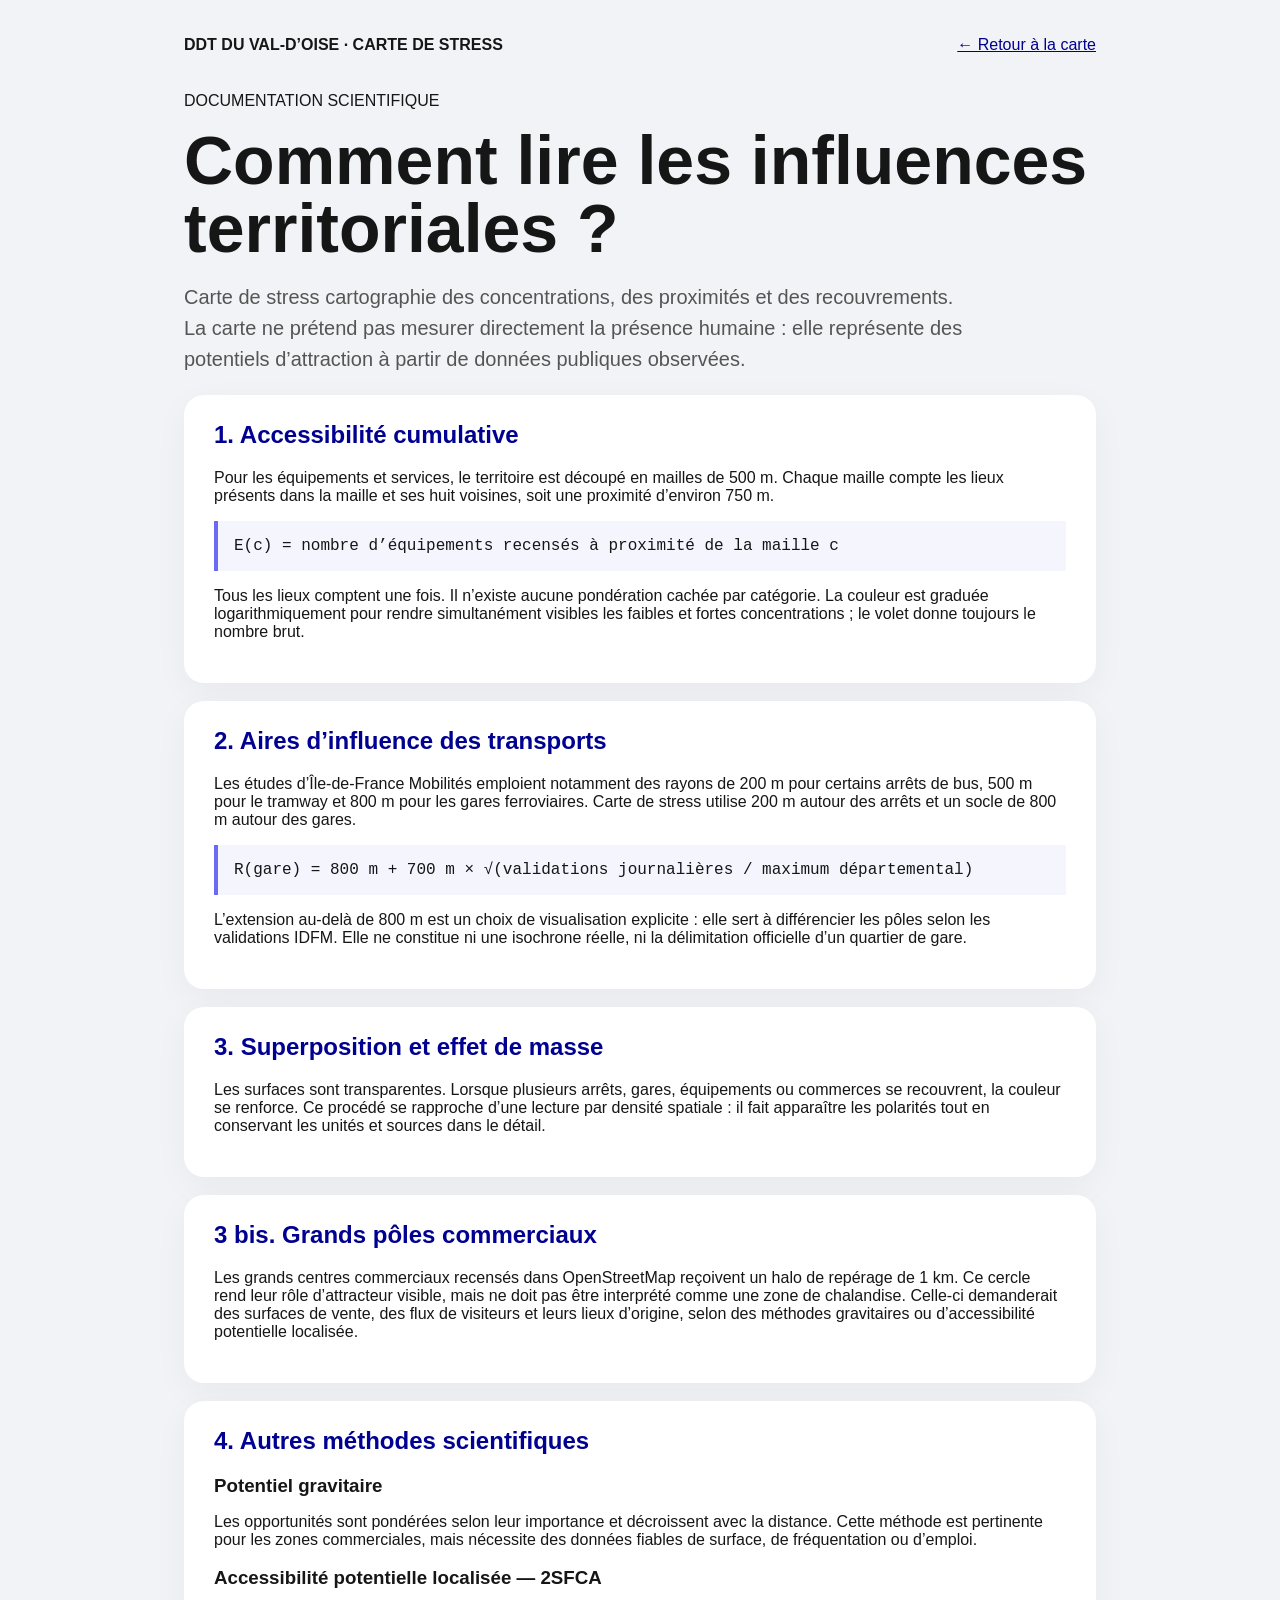
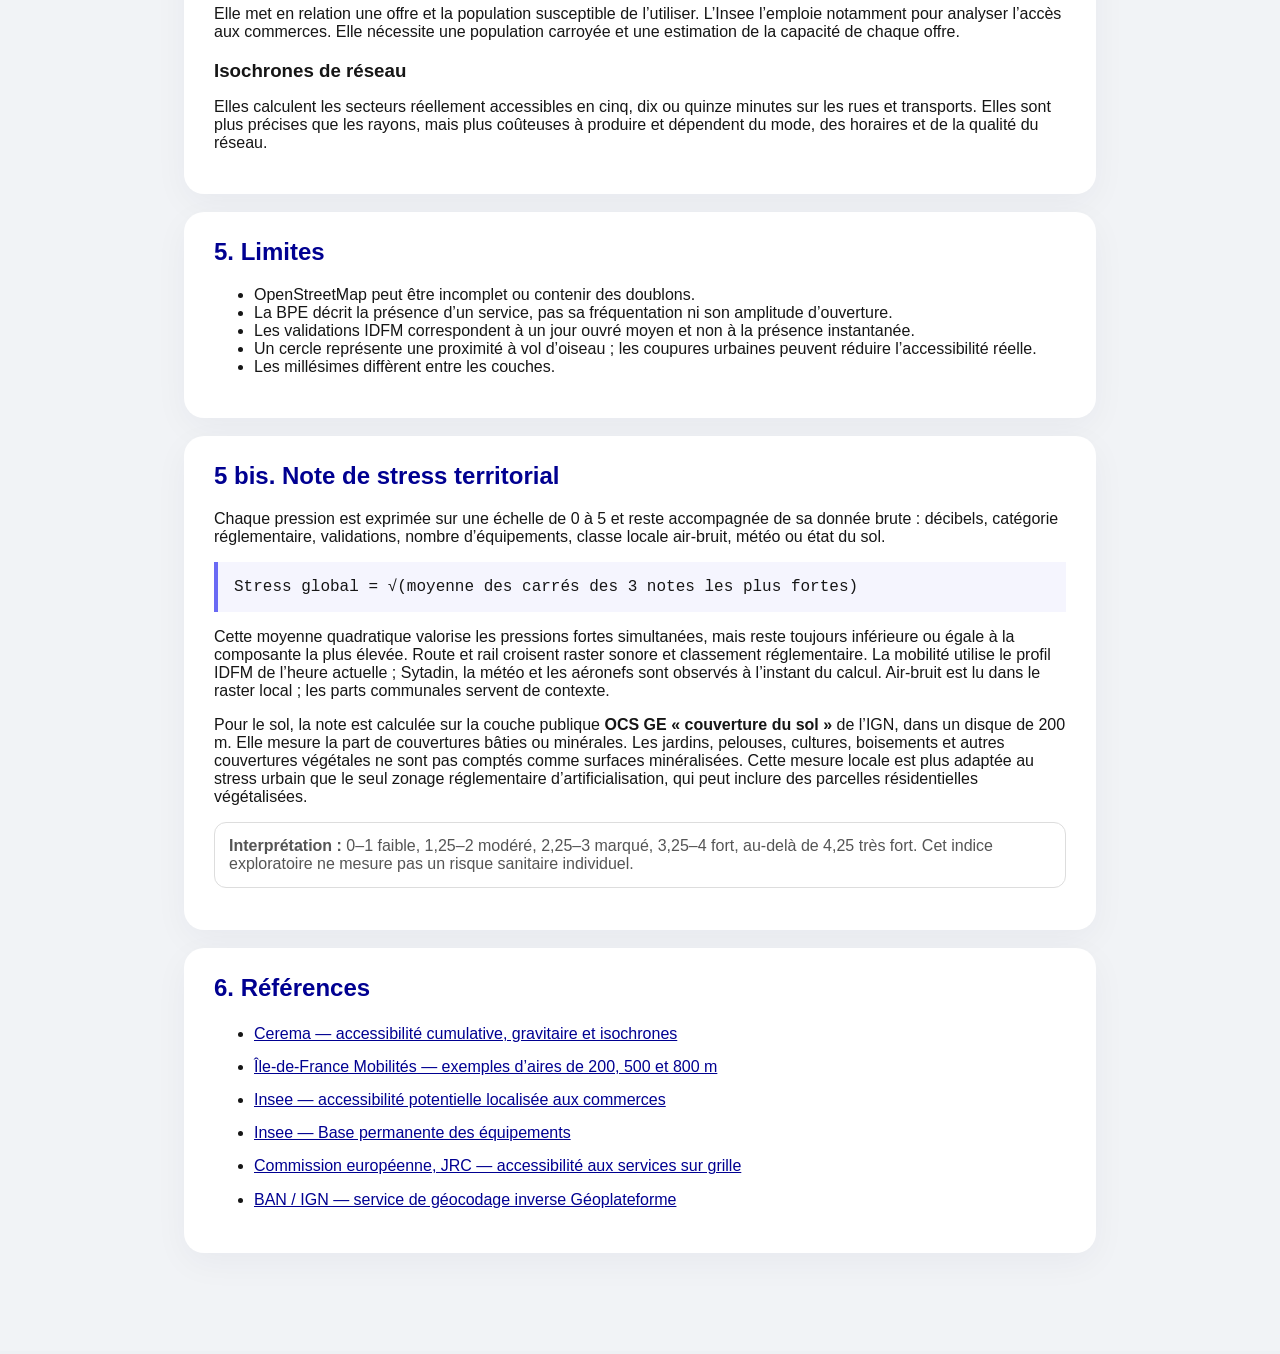
==== methodologie.html @ 12af33b6 "Corrige la mesure locale des sols" ====
<!doctype html>
<html lang="fr" style="height:auto;min-height:100%;overflow:auto"><head><meta charset="utf-8"><meta name="viewport" content="width=device-width,initial-scale=1"><title>Méthodologie · Carte de stress</title><link rel="stylesheet" href="css/style.css?v=10"><link rel="stylesheet" href="css/method-fix.css?v=1"><style>
body{margin:0;background:#f1f3f6;color:#161616;font-family:Marianne,Arial,sans-serif}.method{max-width:960px;margin:auto;padding:36px 24px 80px}.method header{display:flex;justify-content:space-between;align-items:center;margin-bottom:38px}.method a{color:#000091}.method h1{font-size:clamp(38px,6vw,68px);line-height:1;margin:12px 0}.method .lead{font-size:20px;line-height:1.55;color:#555;max-width:780px}.method article{background:#fff;border-radius:20px;padding:26px 30px;margin:18px 0;box-shadow:0 10px 35px #1010480b}.method h2{color:#000091;margin-top:0}.method h3{margin-bottom:6px}.formula{background:#f5f5fe;border-left:4px solid #6a6af4;padding:16px;font-family:ui-monospace,monospace;overflow:auto}.note{border:1px solid #ddd;border-radius:12px;padding:14px;color:#555}.sources li{margin:10px 0;line-height:1.45}@media(max-width:640px){.method{padding:24px 14px}.method article{padding:22px 18px}}
</style></head><body><main class="method"><header><strong>DDT DU VAL-D’OISE · CARTE DE STRESS</strong><a href="./">← Retour à la carte</a></header><p>DOCUMENTATION SCIENTIFIQUE</p><h1>Comment lire les influences territoriales ?</h1><p class="lead">Carte de stress cartographie des concentrations, des proximités et des recouvrements. La carte ne prétend pas mesurer directement la présence humaine : elle représente des potentiels d’attraction à partir de données publiques observées.</p>
<article><h2>1. Accessibilité cumulative</h2><p>Pour les équipements et services, le territoire est découpé en mailles de 500 m. Chaque maille compte les lieux présents dans la maille et ses huit voisines, soit une proximité d’environ 750 m.</p><div class="formula">E(c) = nombre d’équipements recensés à proximité de la maille c</div><p>Tous les lieux comptent une fois. Il n’existe aucune pondération cachée par catégorie. La couleur est graduée logarithmiquement pour rendre simultanément visibles les faibles et fortes concentrations ; le volet donne toujours le nombre brut.</p></article>
<article><h2>2. Aires d’influence des transports</h2><p>Les études d’Île-de-France Mobilités emploient notamment des rayons de 200 m pour certains arrêts de bus, 500 m pour le tramway et 800 m pour les gares ferroviaires. Carte de stress utilise 200 m autour des arrêts et un socle de 800 m autour des gares.</p><div class="formula">R(gare) = 800 m + 700 m × √(validations journalières / maximum départemental)</div><p>L’extension au-delà de 800 m est un choix de visualisation explicite : elle sert à différencier les pôles selon les validations IDFM. Elle ne constitue ni une isochrone réelle, ni la délimitation officielle d’un quartier de gare.</p></article>
<article><h2>3. Superposition et effet de masse</h2><p>Les surfaces sont transparentes. Lorsque plusieurs arrêts, gares, équipements ou commerces se recouvrent, la couleur se renforce. Ce procédé se rapproche d’une lecture par densité spatiale : il fait apparaître les polarités tout en conservant les unités et sources dans le détail.</p></article>
<article><h2>3 bis. Grands pôles commerciaux</h2><p>Les grands centres commerciaux recensés dans OpenStreetMap reçoivent un halo de repérage de 1 km. Ce cercle rend leur rôle d’attracteur visible, mais ne doit pas être interprété comme une zone de chalandise. Celle-ci demanderait des surfaces de vente, des flux de visiteurs et leurs lieux d’origine, selon des méthodes gravitaires ou d’accessibilité potentielle localisée.</p></article>
<article><h2>4. Autres méthodes scientifiques</h2><h3>Potentiel gravitaire</h3><p>Les opportunités sont pondérées selon leur importance et décroissent avec la distance. Cette méthode est pertinente pour les zones commerciales, mais nécessite des données fiables de surface, de fréquentation ou d’emploi.</p><h3>Accessibilité potentielle localisée — 2SFCA</h3><p>Elle met en relation une offre et la population susceptible de l’utiliser. L’Insee l’emploie notamment pour analyser l’accès aux commerces. Elle nécessite une population carroyée et une estimation de la capacité de chaque offre.</p><h3>Isochrones de réseau</h3><p>Elles calculent les secteurs réellement accessibles en cinq, dix ou quinze minutes sur les rues et transports. Elles sont plus précises que les rayons, mais plus coûteuses à produire et dépendent du mode, des horaires et de la qualité du réseau.</p></article>
<article><h2>5. Limites</h2><ul><li>OpenStreetMap peut être incomplet ou contenir des doublons.</li><li>La BPE décrit la présence d’un service, pas sa fréquentation ni son amplitude d’ouverture.</li><li>Les validations IDFM correspondent à un jour ouvré moyen et non à la présence instantanée.</li><li>Un cercle représente une proximité à vol d’oiseau ; les coupures urbaines peuvent réduire l’accessibilité réelle.</li><li>Les millésimes diffèrent entre les couches.</li></ul></article>
<article><h2>5 bis. Note de stress territorial</h2><p>Chaque pression est exprimée sur une échelle de 0 à 5 et reste accompagnée de sa donnée brute : décibels, catégorie réglementaire, validations, nombre d’équipements, classe locale air-bruit, météo ou état du sol.</p><div class="formula">Stress global = √(moyenne des carrés des 3 notes les plus fortes)</div><p>Cette moyenne quadratique valorise les pressions fortes simultanées, mais reste toujours inférieure ou égale à la composante la plus élevée. Route et rail croisent raster sonore et classement réglementaire. La mobilité utilise le profil IDFM de l’heure actuelle ; Sytadin, la météo et les aéronefs sont observés à l’instant du calcul. Air-bruit est lu dans le raster local ; les parts communales servent de contexte.</p><p>Pour le sol, la note est calculée sur la couche publique <strong>OCS GE « couverture du sol »</strong> de l’IGN, dans un disque de 200 m. Elle mesure la part de couvertures bâties ou minérales. Les jardins, pelouses, cultures, boisements et autres couvertures végétales ne sont pas comptés comme surfaces minéralisées. Cette mesure locale est plus adaptée au stress urbain que le seul zonage réglementaire d’artificialisation, qui peut inclure des parcelles résidentielles végétalisées.</p><p class="note"><strong>Interprétation :</strong> 0–1 faible, 1,25–2 modéré, 2,25–3 marqué, 3,25–4 fort, au-delà de 4,25 très fort. Cet indice exploratoire ne mesure pas un risque sanitaire individuel.</p></article>
<article class="sources"><h2>6. Références</h2><ul><li><a href="https://capamob.cerema.fr/territoire/accessibilite-du-territoire">Cerema — accessibilité cumulative, gravitaire et isochrones</a></li><li><a href="https://www.iledefrance-mobilites.fr/medias/portail-idfm-projets/c343f959-cc5d-44c6-b5f6-a499f7fe2b69_G4.pdf">Île-de-France Mobilités — exemples d’aires de 200, 500 et 800 m</a></li><li><a href="https://www.insee.fr/fr/statistiques/4986837">Insee — accessibilité potentielle localisée aux commerces</a></li><li><a href="https://www.insee.fr/fr/metadonnees/source/serie/s1161">Insee — Base permanente des équipements</a></li><li><a href="https://publications.jrc.ec.europa.eu/repository/bitstream/JRC124457/JRC124457_01.pdf">Commission européenne, JRC — accessibilité aux services sur grille</a></li><li><a href="https://adresse.data.gouv.fr/outils/api-doc/adresse">BAN / IGN — service de géocodage inverse Géoplateforme</a></li></ul></article>
</main><script>document.title="Méthodologie · Carte de stress";document.body.innerHTML=document.body.innerHTML.replaceAll("Carte de stress","Carte de stress").replaceAll("CARTE DE STRESS","CARTE DE STRESS")</script></body></html>
---- css/style.css ----
@font-face{font-family:Marianne;src:url(https://ddt95.github.io/atlas-territorial-95/fonts/Marianne-Regular.woff2)}@font-face{font-family:Marianne;src:url(https://ddt95.github.io/atlas-territorial-95/fonts/Marianne-Bold.woff2);font-weight:700}:root{--ink:#17202b;--muted:#637083;--line:#dfe5eb;--blue:#000091;--navy:#070047;--cyan:#00a7b5;--orange:#e56b2f}*{box-sizing:border-box}html,body{margin:0;height:100%;overflow:hidden;font-family:Marianne,Arial,sans-serif;color:var(--ink);background:#eef1f4}.topbar{height:102px;margin:10px 10px 0;padding:11px 18px;display:flex;align-items:center;gap:20px;background:#fff;border:1px solid var(--line);border-radius:18px;box-shadow:0 5px 24px #17202b10;position:relative;z-index:1001}.brand-logo-link{padding-right:18px;border-right:1px solid var(--line)}.brand-logo{width:118px;height:72px;object-fit:contain}.title-block{flex:1}.eyebrow,.detail-tag{color:var(--blue);font-size:10px;font-weight:800;letter-spacing:.1em}.title-block h1{margin:5px 0 3px;font-size:25px}.title-block p{margin:0;color:var(--muted);font-size:12px}.livebox{display:flex;align-items:center;gap:12px;padding:12px 16px;background:#f3f6ff;border:1px solid #dbe2ff;border-radius:14px;text-align:left}.livebox strong,.livebox small{display:block}.livebox small{margin-top:3px;color:var(--muted);font-size:9px}.fresh-dot,.pulse{display:inline-block;width:9px;height:9px;border-radius:50%;background:#2d9d68;box-shadow:0 0 0 4px #d9f1e5}.workspace{display:grid;grid-template-columns:350px minmax(0,1fr);gap:10px;height:calc(100vh - 122px);padding:10px}.sidebar{height:100%;overflow-y:auto;background:#fff;border:1px solid var(--line);border-radius:18px;box-shadow:0 5px 24px #17202b12;z-index:800}.sidebar-intro{padding:18px 18px 8px}.sidebar-intro h2{margin:7px 0;font-size:21px}.sidebar-intro p{margin:0;color:var(--muted);font-size:11px;line-height:1.45}.search-box{display:block;padding:0 18px}.search-box>span,.layer-group>span{display:block;margin:12px 0 7px;color:var(--blue);font-size:9px;font-weight:800;letter-spacing:.08em}.search-box div{display:flex}.search-box input{min-width:0;flex:1;padding:10px;border:1px solid #ccd5df;border-radius:10px 0 0 10px}.search-box button{width:42px;border:0;border-radius:0 10px 10px 0;background:var(--navy);color:#fff;font-size:18px}.search-results{margin:0 18px;max-height:180px;overflow:auto;border:1px solid var(--line)}.search-results button{display:block;width:100%;padding:8px;border:0;background:#fff;text-align:left}.quick-actions{display:grid;grid-template-columns:1fr 1fr 1fr;gap:6px;padding:0 18px;margin:9px 0 12px}.quick-actions button,.sources-inline{padding:9px 4px;border:1px solid #ccd5df;border-radius:10px;background:#fff;color:var(--blue);font-size:9px}.quick-actions button:last-child{background:var(--blue);color:#fff}.layer-group{padding:2px 14px 12px;border-top:1px solid var(--line)}.layer-group>span{margin-left:6px}.layer-cards{display:grid;gap:7px}.layer-card,.direct-card{display:grid;grid-template-columns:34px minmax(0,1fr) 38px;gap:10px;align-items:center;width:100%;padding:10px 12px;border:1px solid #e0e6eb;border-radius:14px;background:#fff;text-align:left;color:var(--ink);text-decoration:none}.layer-card.active{background:#f5f7f8;border-color:var(--blue)}.layer-card b,.layer-card small,.direct-card b,.direct-card small{display:block}.layer-card b,.direct-card b{font-size:11.5px}.layer-card small,.direct-card small{margin-top:2px;color:var(--muted);font-size:9px;line-height:1.25}.layer-swatch{width:26px;height:26px;border-radius:8px}.layer-switch{position:relative;width:34px;height:20px;border-radius:99px;background:#c4d0d8}.layer-switch:after{content:"";position:absolute;left:3px;top:3px;width:14px;height:14px;border-radius:50%;background:#fff}.active .layer-switch{background:var(--blue)}.active .layer-switch:after{transform:translateX(14px)}.direct-card{grid-template-columns:34px 1fr;background:#f8fafb}.live-pulse{width:13px;height:13px;margin-left:7px;border-radius:50%;background:#2e9d68;box-shadow:0 0 0 5px #d9f1e5}.air-dot{background:#7356a8;box-shadow:0 0 0 5px #e8e0f5}.noise-road{background:linear-gradient(135deg,#57abd2,#ffe05b,#ab202f)}.road{background:linear-gradient(135deg,#ffe1d6,#c2473e)}.noise-rail{background:linear-gradient(135deg,#d9caf3,#70449b)}.rail{background:repeating-linear-gradient(135deg,#65448f 0 4px,#fff 4px 7px)}.plane{background:#365b83}.air{background:linear-gradient(135deg,#edf0f4,#9d597f,#612a4c)}.commune{border:2px solid #263b57;background:#fff}.sources-inline{margin:4px 14px;width:calc(100% - 28%)}.sidebar-footer{display:flex;align-items:center;gap:12px;margin:14px;padding:14px 0;border-top:1px solid var(--line)}.sidebar-footer strong,.sidebar-footer small{display:block;font-size:9px}.sidebar-footer small{color:var(--muted)}.map-shell{position:relative;overflow:hidden;border:1px solid var(--line);border-radius:18px;box-shadow:0 5px 24px #17202b12}.map-shell,#map{height:100%}.noise-legend{position:absolute;right:18px;top:18px;z-index:500;width:235px;padding:13px 15px;border:1px solid #fff;border-radius:14px;background:#fffffff2;box-shadow:0 8px 30px #0f172a20}.noise-legend strong{display:block;margin-bottom:8px;color:var(--blue);font-size:11px}.noise-legend span{display:flex;align-items:center;gap:8px;margin-top:6px;color:#49566a;font-size:9.5px}.noise-legend i{display:inline-block;width:28px}.road-line{height:4px;background:#c2473e}.rail-line{height:4px;background:repeating-linear-gradient(90deg,#65448f 0 7px,transparent 7px 10px)}.plane-dot{width:10px!important;height:10px;border-radius:50%;background:#365b83}.noise-ramp,.air-ramp{height:8px;border-radius:99px;background:linear-gradient(90deg,#57abd2,#ffe05b,#ab202f)}.air-ramp{background:linear-gradient(90deg,#edf0f4,#9d597f,#612a4c)}.map-note{position:absolute;left:18px;bottom:18px;z-index:500;display:flex;align-items:center;gap:9px;padding:10px 14px;border-radius:12px;background:#fff;box-shadow:0 8px 30px #0f172a20;font-size:10px}.detail-panel{position:absolute;right:10px;top:122px;z-index:900;width:370px;height:calc(100vh - 132px);padding:28px;overflow:auto;background:#fff;border-radius:18px;box-shadow:-8px 0 30px #18202b22;transform:translateX(110%);transition:.25s}.detail-panel.open{transform:none}.close-btn,.dialog-close{position:absolute;right:14px;top:12px;border:0;background:transparent;font-size:25px}.detail-panel h2{font-size:24px}.profile-link{display:block;margin-top:18px;padding:11px;border-radius:10px;background:var(--blue);color:#fff;text-align:center;text-decoration:none}.kpi-grid{display:grid;grid-template-columns:1fr 1fr;gap:10px}.kpi-tile{padding:11px;border-top:3px solid var(--cyan);border-radius:7px;background:#f6f9fa}.kpi-tile.warn{border-top-color:var(--orange)}.kpi-tile small,.kpi-tile em{display:block;color:var(--muted);font-size:9px;font-style:normal}.kpi-tile strong{display:block;margin-top:5px;color:var(--blue);font-size:18px}.flag-note{padding:10px;border:1px solid #ffe3a3;border-radius:10px;background:#fff6e6;font-size:10px;line-height:1.45}.plane-marker{display:grid;place-items:center;width:24px;height:24px;border-radius:50%;background:#fff;color:#365b83;font-size:17px;box-shadow:0 2px 8px #0003}.dialog{position:relative;width:min(760px,calc(100% - 30px));max-height:calc(100% - 40px);padding:0;border:0;border-radius:16px;box-shadow:0 20px 80px #0005}.dialog::backdrop{background:#17202b99}.dialog-header,.dialog-body{padding:28px}.dialog-header{background:#f3f6ff}.dialog-body{line-height:1.55;color:#3d4857}.source-cards{display:grid;grid-template-columns:1fr 1fr;gap:12px}.source-cards>div{padding:15px;background:#f5f6f8;border-radius:10px}.synthesis-dialog{width:min(1180px,calc(100% - 56px));padding:30px;background:#f7f8fa}.synthesis-dashboard{display:grid;grid-template-columns:repeat(12,minmax(0,1fr));gap:12px}.synthesis-dashboard-head,.synthesis-dashboard-kpis{grid-column:1/-1}.synthesis-dashboard-kpis{display:grid;grid-template-columns:repeat(5,1fr);gap:10px}.synthesis-viz{grid-column:span 4;padding:18px;border:1px solid var(--line);border-radius:12px;background:#fff}.synthesis-insights{grid-column:span 4;padding:20px;border-left:5px solid var(--blue);border-radius:12px;background:#eef3ff}.synthesis-insights p{font-size:10px;line-height:1.45}.synthesis-bar-row{margin-top:13px}.synthesis-bar-row>div:first-child{display:flex;justify-content:space-between;font-size:10px}.synthesis-bar-track{height:9px;margin-top:6px;border-radius:99px;background:#edf1f5;overflow:hidden}.synthesis-bar-track i{display:block;width:var(--bar-width);height:100%;background:var(--bar-color)}.mobile-layers{display:none}@media(max-width:780px){.topbar{height:92px;margin:6px}.brand-logo{width:80px}.title-block h1{font-size:17px}.title-block p,.title-block .eyebrow,.livebox{display:none}.workspace{display:block;height:calc(100vh - 104px);padding:6px}.sidebar{position:absolute;z-index:1000;width:min(350px,90vw);height:calc(100vh - 104px);transform:translateX(-110%);transition:.25s}.sidebar.open{transform:none}.mobile-layers{display:block}.detail-panel{top:104px;right:6px;height:calc(100vh - 110px);width:min(370px,95vw)}.synthesis-dashboard-kpis{grid-template-columns:1fr 1fr}.synthesis-viz,.synthesis-insights{grid-column:1/-1}}
---- css/method-fix.css ----
html,body{height:auto!important;min-height:100%!important;overflow:auto!important}
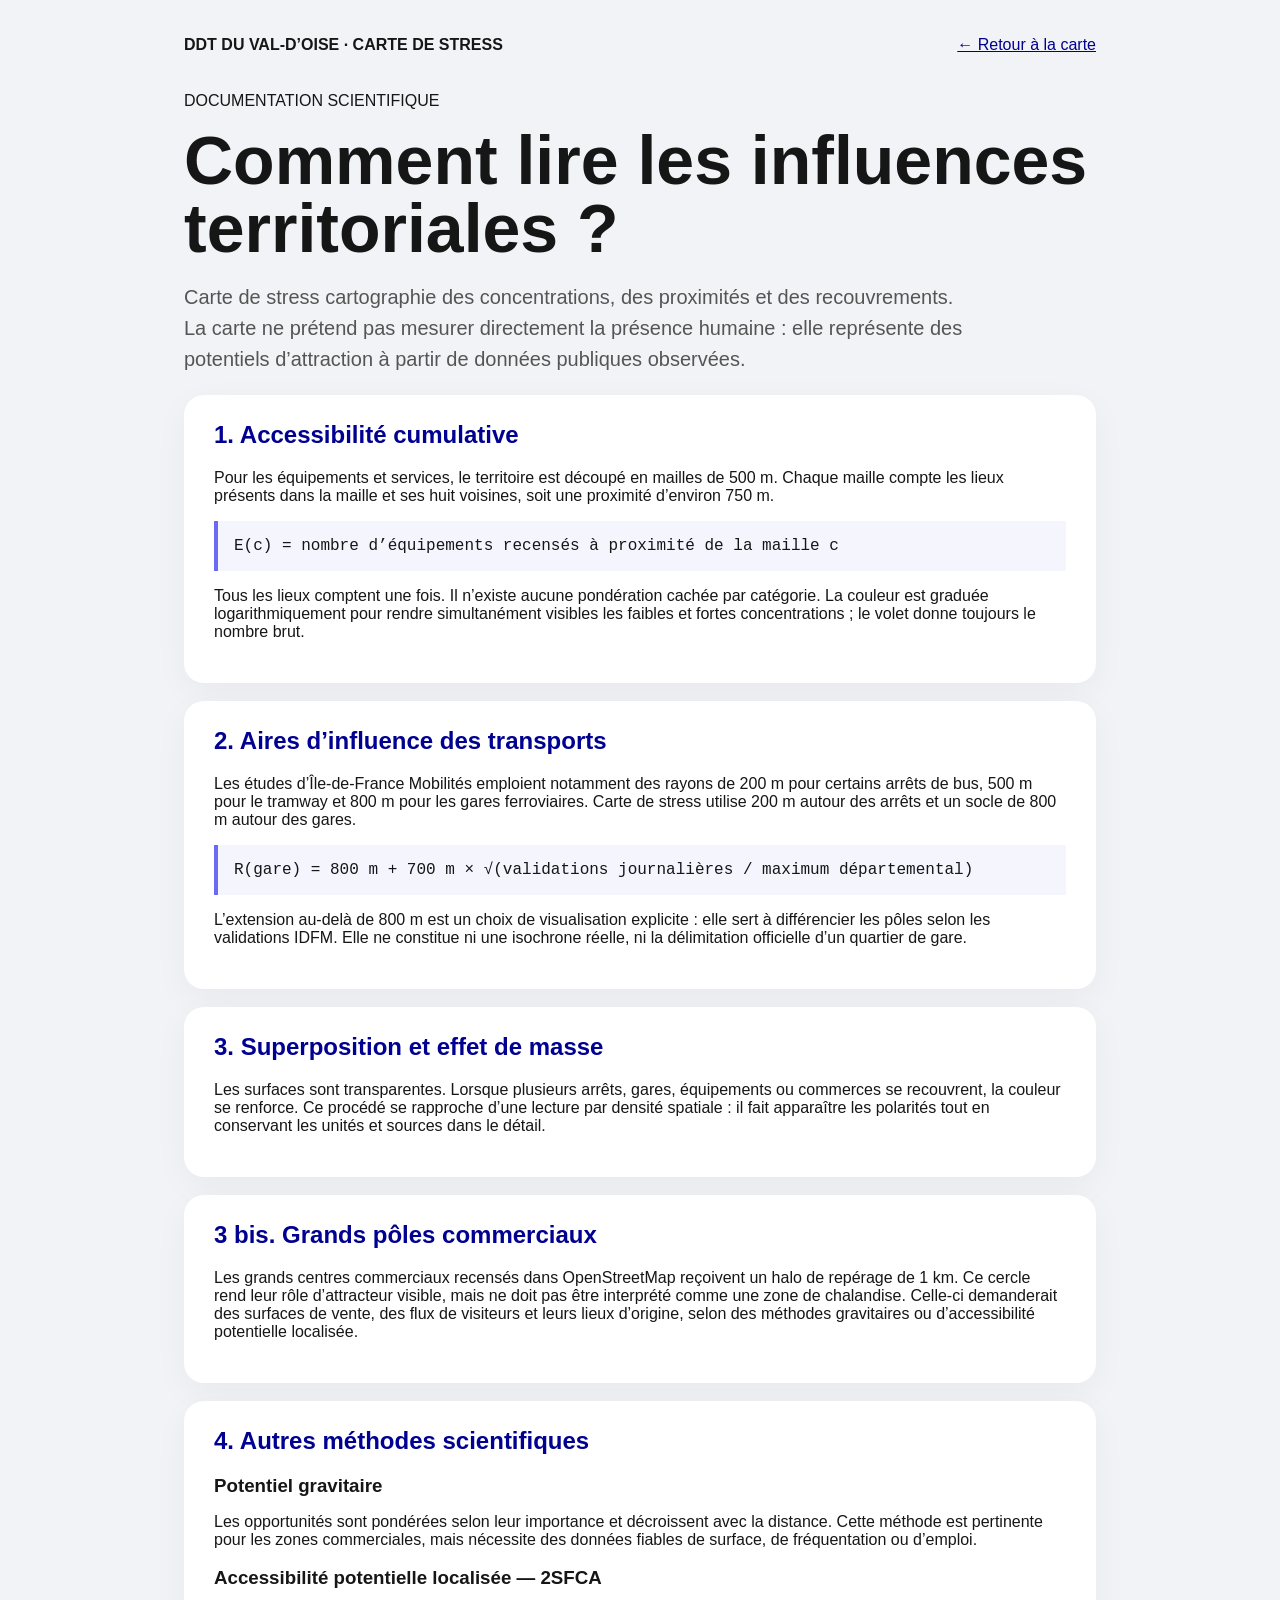
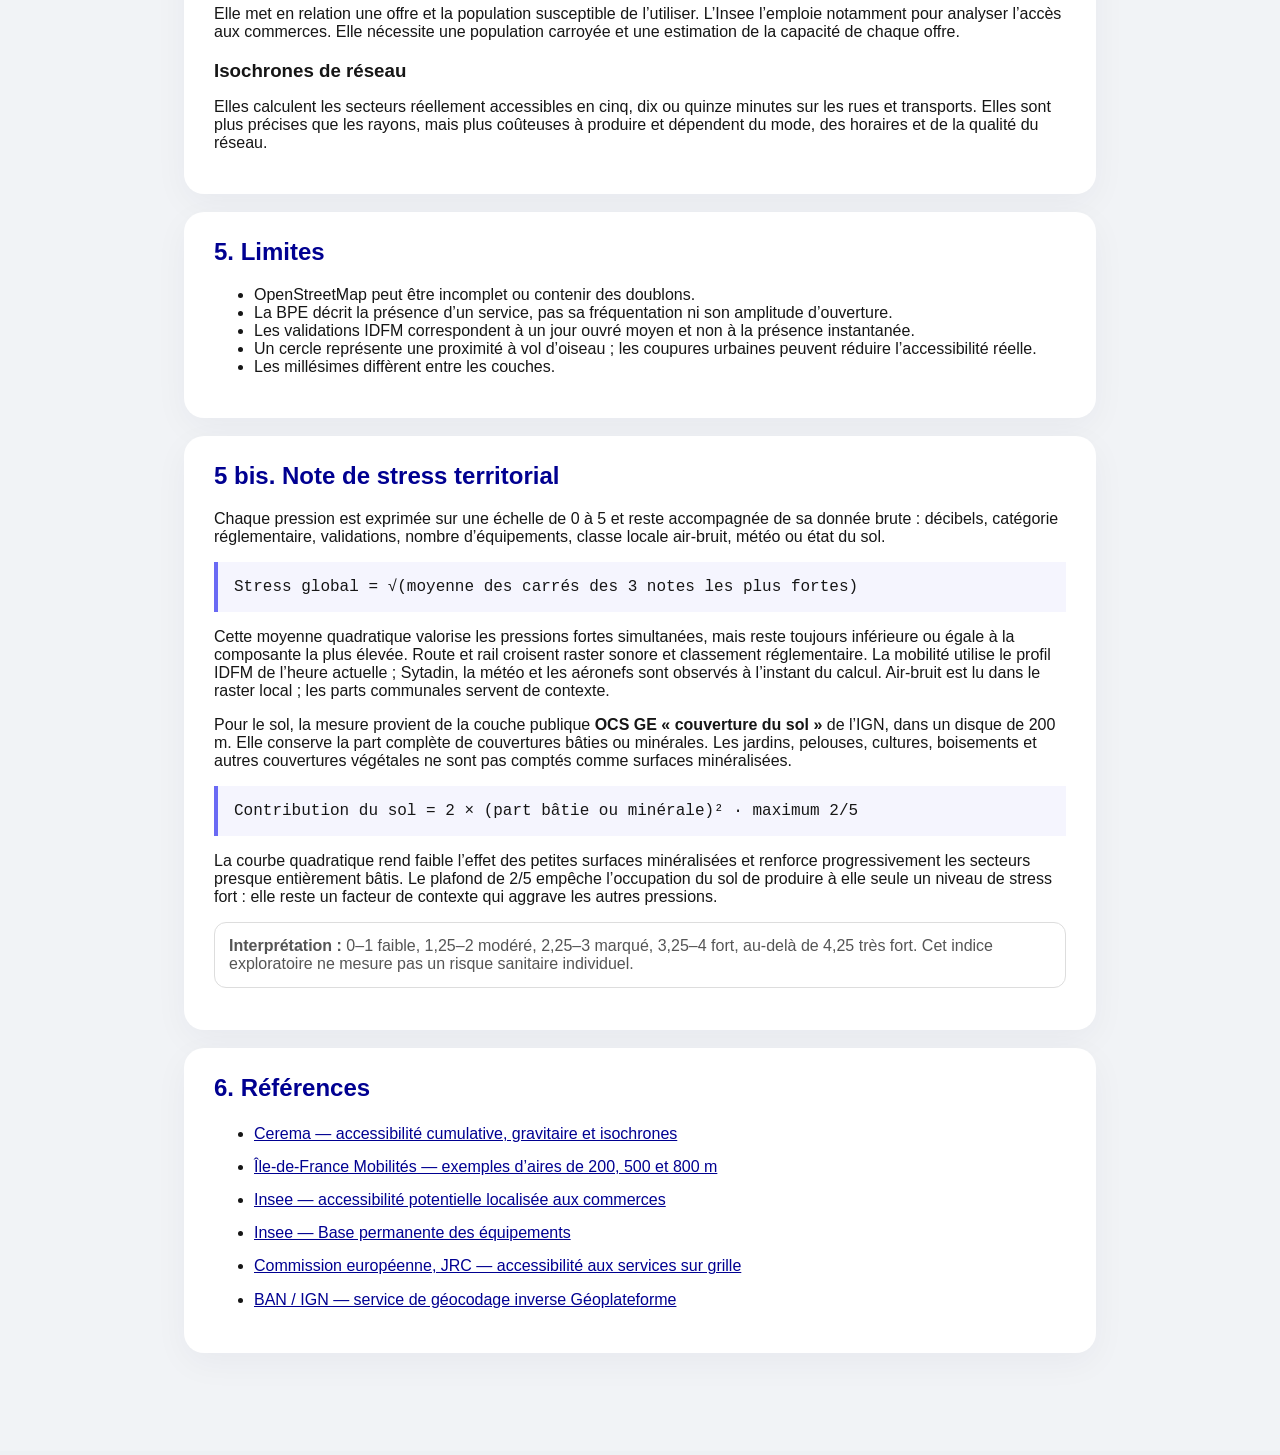
==== commit 7a38c416: "Pondere la contribution des sols" ====
--- a/methodologie.html
+++ b/methodologie.html
@@ -8,6 +8,6 @@
 <article><h2>3 bis. Grands pôles commerciaux</h2><p>Les grands centres commerciaux recensés dans OpenStreetMap reçoivent un halo de repérage de 1 km. Ce cercle rend leur rôle d’attracteur visible, mais ne doit pas être interprété comme une zone de chalandise. Celle-ci demanderait des surfaces de vente, des flux de visiteurs et leurs lieux d’origine, selon des méthodes gravitaires ou d’accessibilité potentielle localisée.</p></article>
 <article><h2>4. Autres méthodes scientifiques</h2><h3>Potentiel gravitaire</h3><p>Les opportunités sont pondérées selon leur importance et décroissent avec la distance. Cette méthode est pertinente pour les zones commerciales, mais nécessite des données fiables de surface, de fréquentation ou d’emploi.</p><h3>Accessibilité potentielle localisée — 2SFCA</h3><p>Elle met en relation une offre et la population susceptible de l’utiliser. L’Insee l’emploie notamment pour analyser l’accès aux commerces. Elle nécessite une population carroyée et une estimation de la capacité de chaque offre.</p><h3>Isochrones de réseau</h3><p>Elles calculent les secteurs réellement accessibles en cinq, dix ou quinze minutes sur les rues et transports. Elles sont plus précises que les rayons, mais plus coûteuses à produire et dépendent du mode, des horaires et de la qualité du réseau.</p></article>
 <article><h2>5. Limites</h2><ul><li>OpenStreetMap peut être incomplet ou contenir des doublons.</li><li>La BPE décrit la présence d’un service, pas sa fréquentation ni son amplitude d’ouverture.</li><li>Les validations IDFM correspondent à un jour ouvré moyen et non à la présence instantanée.</li><li>Un cercle représente une proximité à vol d’oiseau ; les coupures urbaines peuvent réduire l’accessibilité réelle.</li><li>Les millésimes diffèrent entre les couches.</li></ul></article>
-<article><h2>5 bis. Note de stress territorial</h2><p>Chaque pression est exprimée sur une échelle de 0 à 5 et reste accompagnée de sa donnée brute : décibels, catégorie réglementaire, validations, nombre d’équipements, classe locale air-bruit, météo ou état du sol.</p><div class="formula">Stress global = √(moyenne des carrés des 3 notes les plus fortes)</div><p>Cette moyenne quadratique valorise les pressions fortes simultanées, mais reste toujours inférieure ou égale à la composante la plus élevée. Route et rail croisent raster sonore et classement réglementaire. La mobilité utilise le profil IDFM de l’heure actuelle ; Sytadin, la météo et les aéronefs sont observés à l’instant du calcul. Air-bruit est lu dans le raster local ; les parts communales servent de contexte.</p><p>Pour le sol, la note est calculée sur la couche publique <strong>OCS GE « couverture du sol »</strong> de l’IGN, dans un disque de 200 m. Elle mesure la part de couvertures bâties ou minérales. Les jardins, pelouses, cultures, boisements et autres couvertures végétales ne sont pas comptés comme surfaces minéralisées. Cette mesure locale est plus adaptée au stress urbain que le seul zonage réglementaire d’artificialisation, qui peut inclure des parcelles résidentielles végétalisées.</p><p class="note"><strong>Interprétation :</strong> 0–1 faible, 1,25–2 modéré, 2,25–3 marqué, 3,25–4 fort, au-delà de 4,25 très fort. Cet indice exploratoire ne mesure pas un risque sanitaire individuel.</p></article>
+<article><h2>5 bis. Note de stress territorial</h2><p>Chaque pression est exprimée sur une échelle de 0 à 5 et reste accompagnée de sa donnée brute : décibels, catégorie réglementaire, validations, nombre d’équipements, classe locale air-bruit, météo ou état du sol.</p><div class="formula">Stress global = √(moyenne des carrés des 3 notes les plus fortes)</div><p>Cette moyenne quadratique valorise les pressions fortes simultanées, mais reste toujours inférieure ou égale à la composante la plus élevée. Route et rail croisent raster sonore et classement réglementaire. La mobilité utilise le profil IDFM de l’heure actuelle ; Sytadin, la météo et les aéronefs sont observés à l’instant du calcul. Air-bruit est lu dans le raster local ; les parts communales servent de contexte.</p><p>Pour le sol, la mesure provient de la couche publique <strong>OCS GE « couverture du sol »</strong> de l’IGN, dans un disque de 200 m. Elle conserve la part complète de couvertures bâties ou minérales. Les jardins, pelouses, cultures, boisements et autres couvertures végétales ne sont pas comptés comme surfaces minéralisées.</p><div class="formula">Contribution du sol = 2 × (part bâtie ou minérale)² · maximum 2/5</div><p>La courbe quadratique rend faible l’effet des petites surfaces minéralisées et renforce progressivement les secteurs presque entièrement bâtis. Le plafond de 2/5 empêche l’occupation du sol de produire à elle seule un niveau de stress fort : elle reste un facteur de contexte qui aggrave les autres pressions.</p><p class="note"><strong>Interprétation :</strong> 0–1 faible, 1,25–2 modéré, 2,25–3 marqué, 3,25–4 fort, au-delà de 4,25 très fort. Cet indice exploratoire ne mesure pas un risque sanitaire individuel.</p></article>
 <article class="sources"><h2>6. Références</h2><ul><li><a href="https://capamob.cerema.fr/territoire/accessibilite-du-territoire">Cerema — accessibilité cumulative, gravitaire et isochrones</a></li><li><a href="https://www.iledefrance-mobilites.fr/medias/portail-idfm-projets/c343f959-cc5d-44c6-b5f6-a499f7fe2b69_G4.pdf">Île-de-France Mobilités — exemples d’aires de 200, 500 et 800 m</a></li><li><a href="https://www.insee.fr/fr/statistiques/4986837">Insee — accessibilité potentielle localisée aux commerces</a></li><li><a href="https://www.insee.fr/fr/metadonnees/source/serie/s1161">Insee — Base permanente des équipements</a></li><li><a href="https://publications.jrc.ec.europa.eu/repository/bitstream/JRC124457/JRC124457_01.pdf">Commission européenne, JRC — accessibilité aux services sur grille</a></li><li><a href="https://adresse.data.gouv.fr/outils/api-doc/adresse">BAN / IGN — service de géocodage inverse Géoplateforme</a></li></ul></article>
 </main><script>document.title="Méthodologie · Carte de stress";document.body.innerHTML=document.body.innerHTML.replaceAll("Carte de stress","Carte de stress").replaceAll("CARTE DE STRESS","CARTE DE STRESS")</script></body></html>
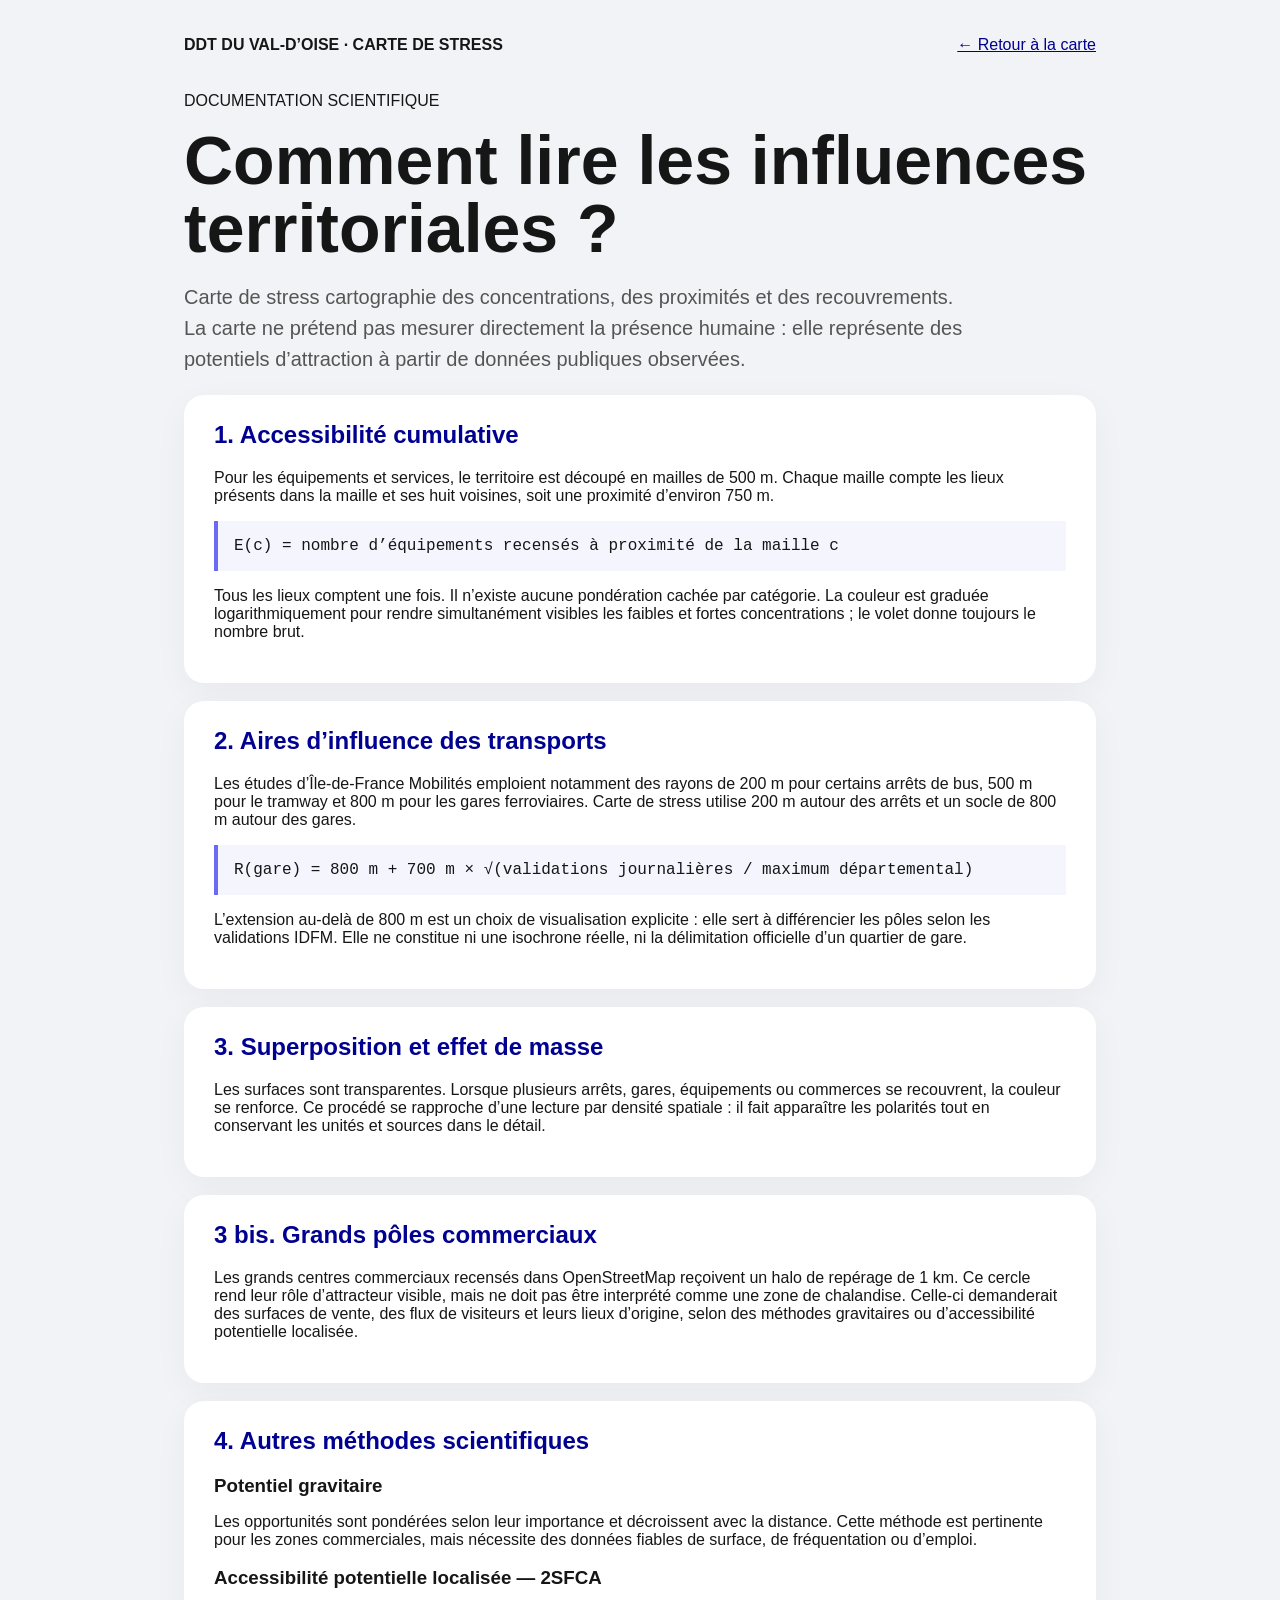
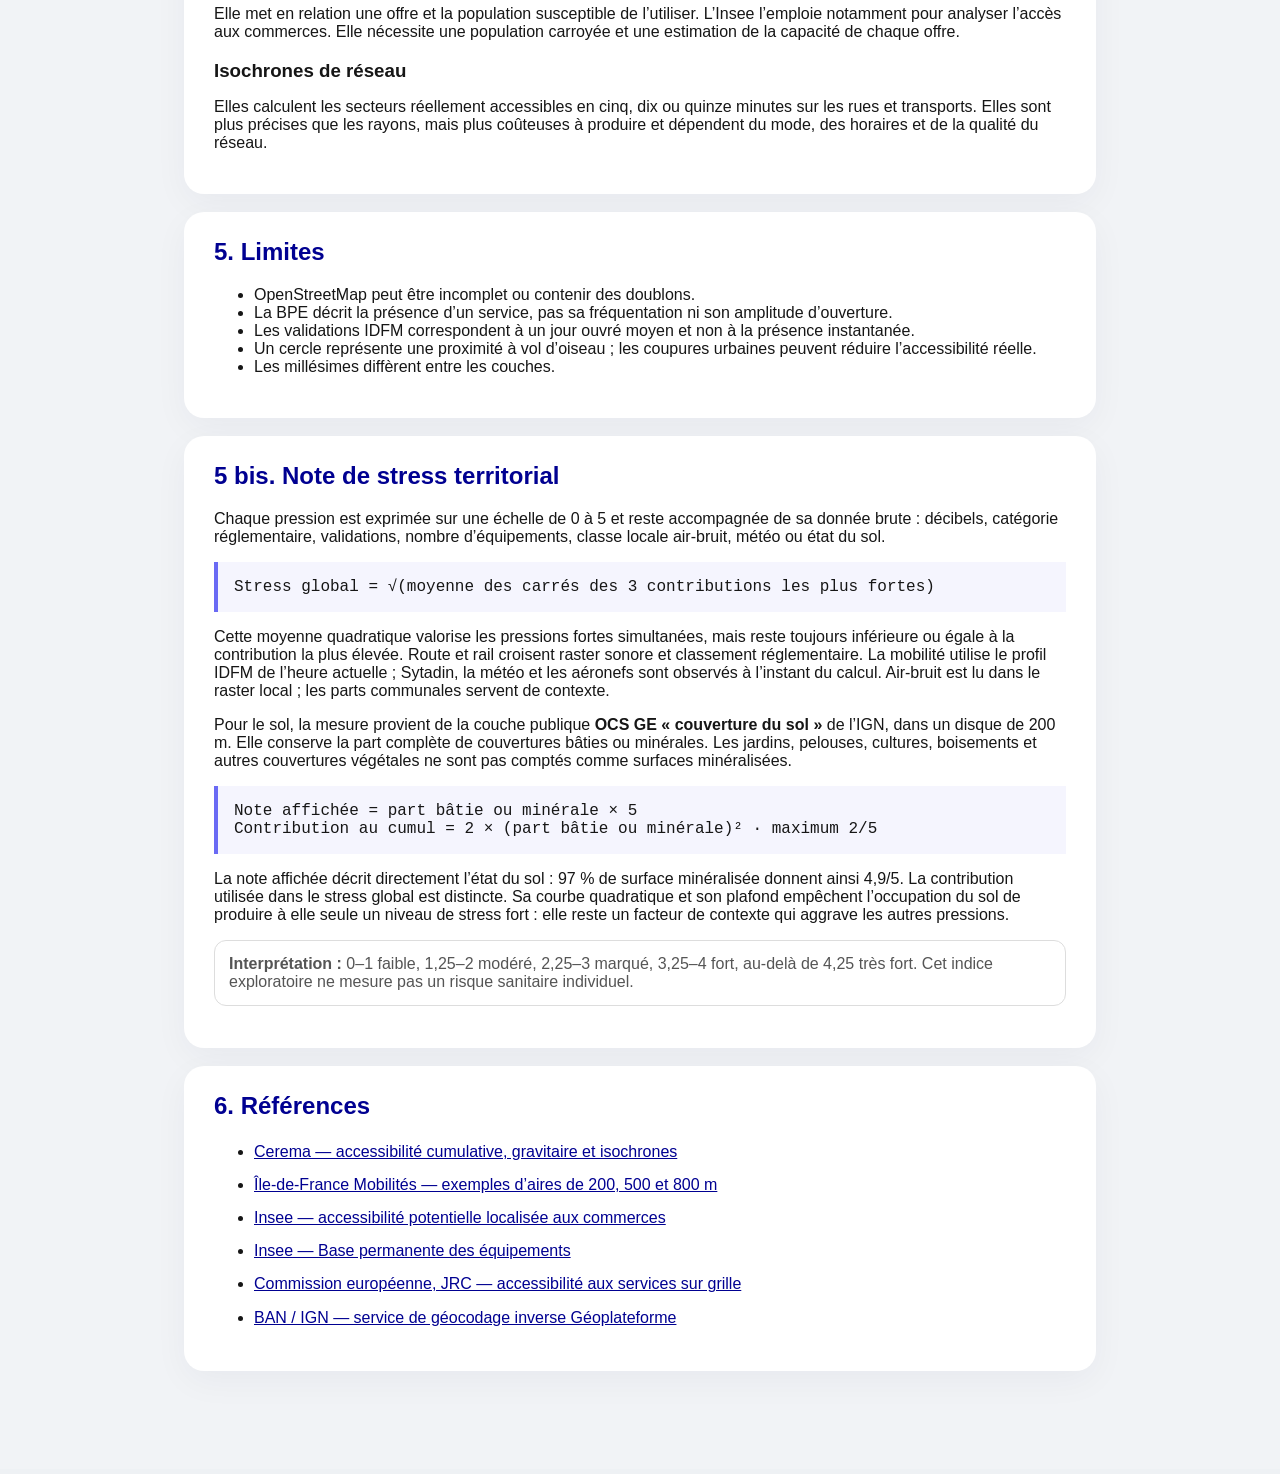
==== commit 0202711f: "Separe note et contribution des sols" ====
--- a/methodologie.html
+++ b/methodologie.html
@@ -8,6 +8,6 @@
 <article><h2>3 bis. Grands pôles commerciaux</h2><p>Les grands centres commerciaux recensés dans OpenStreetMap reçoivent un halo de repérage de 1 km. Ce cercle rend leur rôle d’attracteur visible, mais ne doit pas être interprété comme une zone de chalandise. Celle-ci demanderait des surfaces de vente, des flux de visiteurs et leurs lieux d’origine, selon des méthodes gravitaires ou d’accessibilité potentielle localisée.</p></article>
 <article><h2>4. Autres méthodes scientifiques</h2><h3>Potentiel gravitaire</h3><p>Les opportunités sont pondérées selon leur importance et décroissent avec la distance. Cette méthode est pertinente pour les zones commerciales, mais nécessite des données fiables de surface, de fréquentation ou d’emploi.</p><h3>Accessibilité potentielle localisée — 2SFCA</h3><p>Elle met en relation une offre et la population susceptible de l’utiliser. L’Insee l’emploie notamment pour analyser l’accès aux commerces. Elle nécessite une population carroyée et une estimation de la capacité de chaque offre.</p><h3>Isochrones de réseau</h3><p>Elles calculent les secteurs réellement accessibles en cinq, dix ou quinze minutes sur les rues et transports. Elles sont plus précises que les rayons, mais plus coûteuses à produire et dépendent du mode, des horaires et de la qualité du réseau.</p></article>
 <article><h2>5. Limites</h2><ul><li>OpenStreetMap peut être incomplet ou contenir des doublons.</li><li>La BPE décrit la présence d’un service, pas sa fréquentation ni son amplitude d’ouverture.</li><li>Les validations IDFM correspondent à un jour ouvré moyen et non à la présence instantanée.</li><li>Un cercle représente une proximité à vol d’oiseau ; les coupures urbaines peuvent réduire l’accessibilité réelle.</li><li>Les millésimes diffèrent entre les couches.</li></ul></article>
-<article><h2>5 bis. Note de stress territorial</h2><p>Chaque pression est exprimée sur une échelle de 0 à 5 et reste accompagnée de sa donnée brute : décibels, catégorie réglementaire, validations, nombre d’équipements, classe locale air-bruit, météo ou état du sol.</p><div class="formula">Stress global = √(moyenne des carrés des 3 notes les plus fortes)</div><p>Cette moyenne quadratique valorise les pressions fortes simultanées, mais reste toujours inférieure ou égale à la composante la plus élevée. Route et rail croisent raster sonore et classement réglementaire. La mobilité utilise le profil IDFM de l’heure actuelle ; Sytadin, la météo et les aéronefs sont observés à l’instant du calcul. Air-bruit est lu dans le raster local ; les parts communales servent de contexte.</p><p>Pour le sol, la mesure provient de la couche publique <strong>OCS GE « couverture du sol »</strong> de l’IGN, dans un disque de 200 m. Elle conserve la part complète de couvertures bâties ou minérales. Les jardins, pelouses, cultures, boisements et autres couvertures végétales ne sont pas comptés comme surfaces minéralisées.</p><div class="formula">Contribution du sol = 2 × (part bâtie ou minérale)² · maximum 2/5</div><p>La courbe quadratique rend faible l’effet des petites surfaces minéralisées et renforce progressivement les secteurs presque entièrement bâtis. Le plafond de 2/5 empêche l’occupation du sol de produire à elle seule un niveau de stress fort : elle reste un facteur de contexte qui aggrave les autres pressions.</p><p class="note"><strong>Interprétation :</strong> 0–1 faible, 1,25–2 modéré, 2,25–3 marqué, 3,25–4 fort, au-delà de 4,25 très fort. Cet indice exploratoire ne mesure pas un risque sanitaire individuel.</p></article>
+<article><h2>5 bis. Note de stress territorial</h2><p>Chaque pression est exprimée sur une échelle de 0 à 5 et reste accompagnée de sa donnée brute : décibels, catégorie réglementaire, validations, nombre d’équipements, classe locale air-bruit, météo ou état du sol.</p><div class="formula">Stress global = √(moyenne des carrés des 3 contributions les plus fortes)</div><p>Cette moyenne quadratique valorise les pressions fortes simultanées, mais reste toujours inférieure ou égale à la contribution la plus élevée. Route et rail croisent raster sonore et classement réglementaire. La mobilité utilise le profil IDFM de l’heure actuelle ; Sytadin, la météo et les aéronefs sont observés à l’instant du calcul. Air-bruit est lu dans le raster local ; les parts communales servent de contexte.</p><p>Pour le sol, la mesure provient de la couche publique <strong>OCS GE « couverture du sol »</strong> de l’IGN, dans un disque de 200 m. Elle conserve la part complète de couvertures bâties ou minérales. Les jardins, pelouses, cultures, boisements et autres couvertures végétales ne sont pas comptés comme surfaces minéralisées.</p><div class="formula">Note affichée = part bâtie ou minérale × 5<br>Contribution au cumul = 2 × (part bâtie ou minérale)² · maximum 2/5</div><p>La note affichée décrit directement l’état du sol : 97 % de surface minéralisée donnent ainsi 4,9/5. La contribution utilisée dans le stress global est distincte. Sa courbe quadratique et son plafond empêchent l’occupation du sol de produire à elle seule un niveau de stress fort : elle reste un facteur de contexte qui aggrave les autres pressions.</p><p class="note"><strong>Interprétation :</strong> 0–1 faible, 1,25–2 modéré, 2,25–3 marqué, 3,25–4 fort, au-delà de 4,25 très fort. Cet indice exploratoire ne mesure pas un risque sanitaire individuel.</p></article>
 <article class="sources"><h2>6. Références</h2><ul><li><a href="https://capamob.cerema.fr/territoire/accessibilite-du-territoire">Cerema — accessibilité cumulative, gravitaire et isochrones</a></li><li><a href="https://www.iledefrance-mobilites.fr/medias/portail-idfm-projets/c343f959-cc5d-44c6-b5f6-a499f7fe2b69_G4.pdf">Île-de-France Mobilités — exemples d’aires de 200, 500 et 800 m</a></li><li><a href="https://www.insee.fr/fr/statistiques/4986837">Insee — accessibilité potentielle localisée aux commerces</a></li><li><a href="https://www.insee.fr/fr/metadonnees/source/serie/s1161">Insee — Base permanente des équipements</a></li><li><a href="https://publications.jrc.ec.europa.eu/repository/bitstream/JRC124457/JRC124457_01.pdf">Commission européenne, JRC — accessibilité aux services sur grille</a></li><li><a href="https://adresse.data.gouv.fr/outils/api-doc/adresse">BAN / IGN — service de géocodage inverse Géoplateforme</a></li></ul></article>
 </main><script>document.title="Méthodologie · Carte de stress";document.body.innerHTML=document.body.innerHTML.replaceAll("Carte de stress","Carte de stress").replaceAll("CARTE DE STRESS","CARTE DE STRESS")</script></body></html>
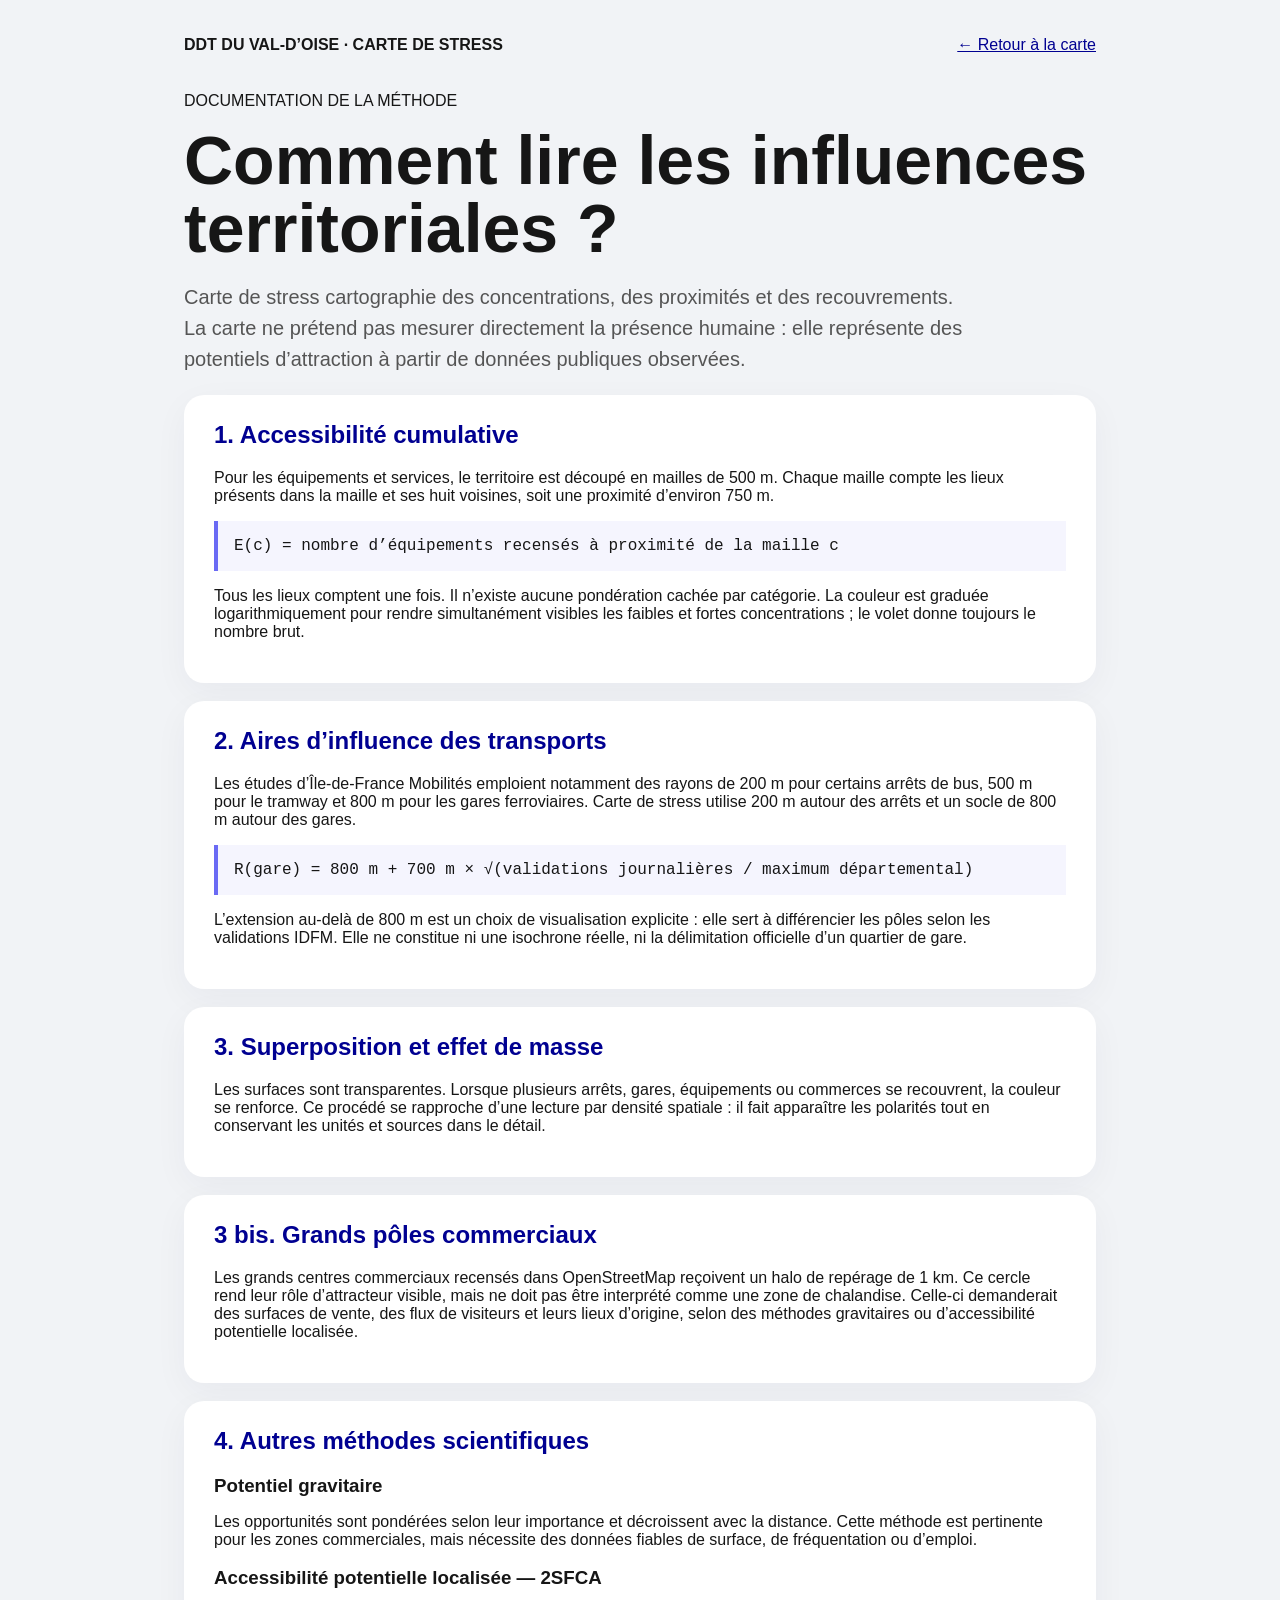
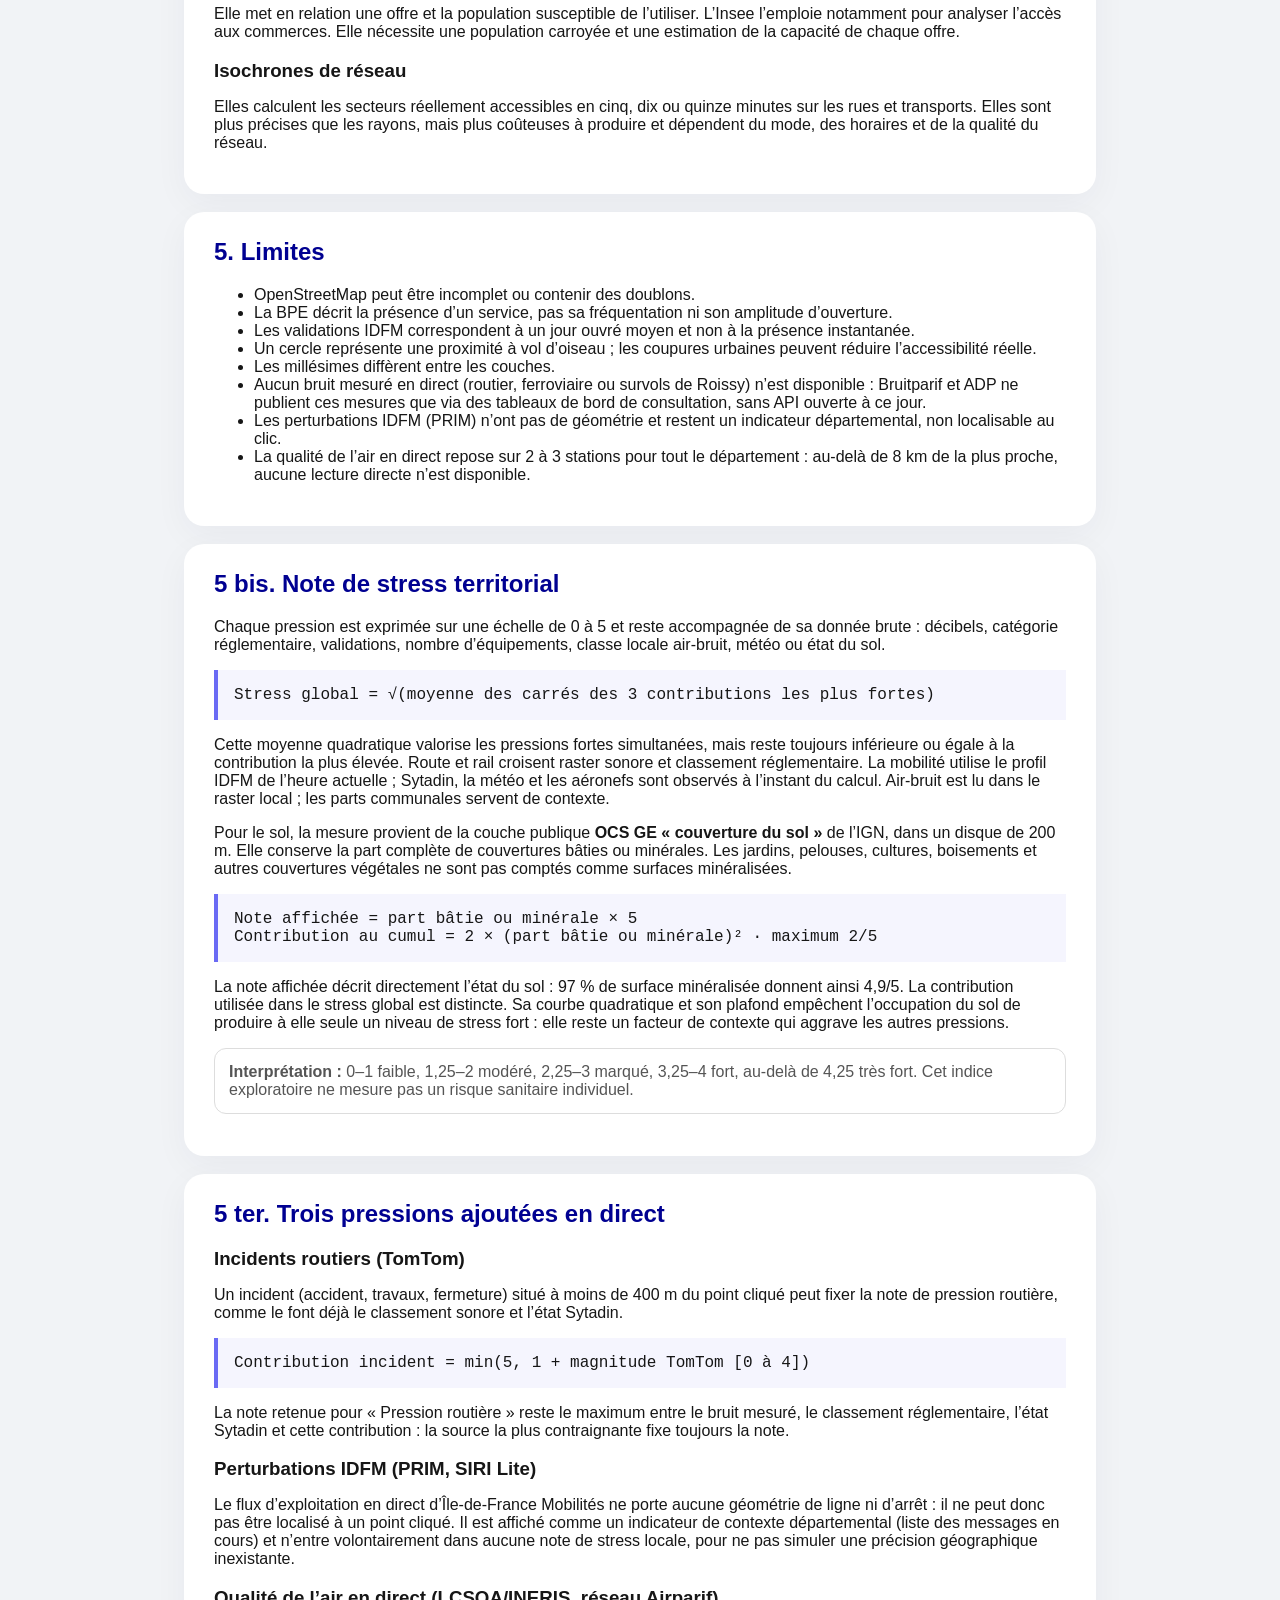
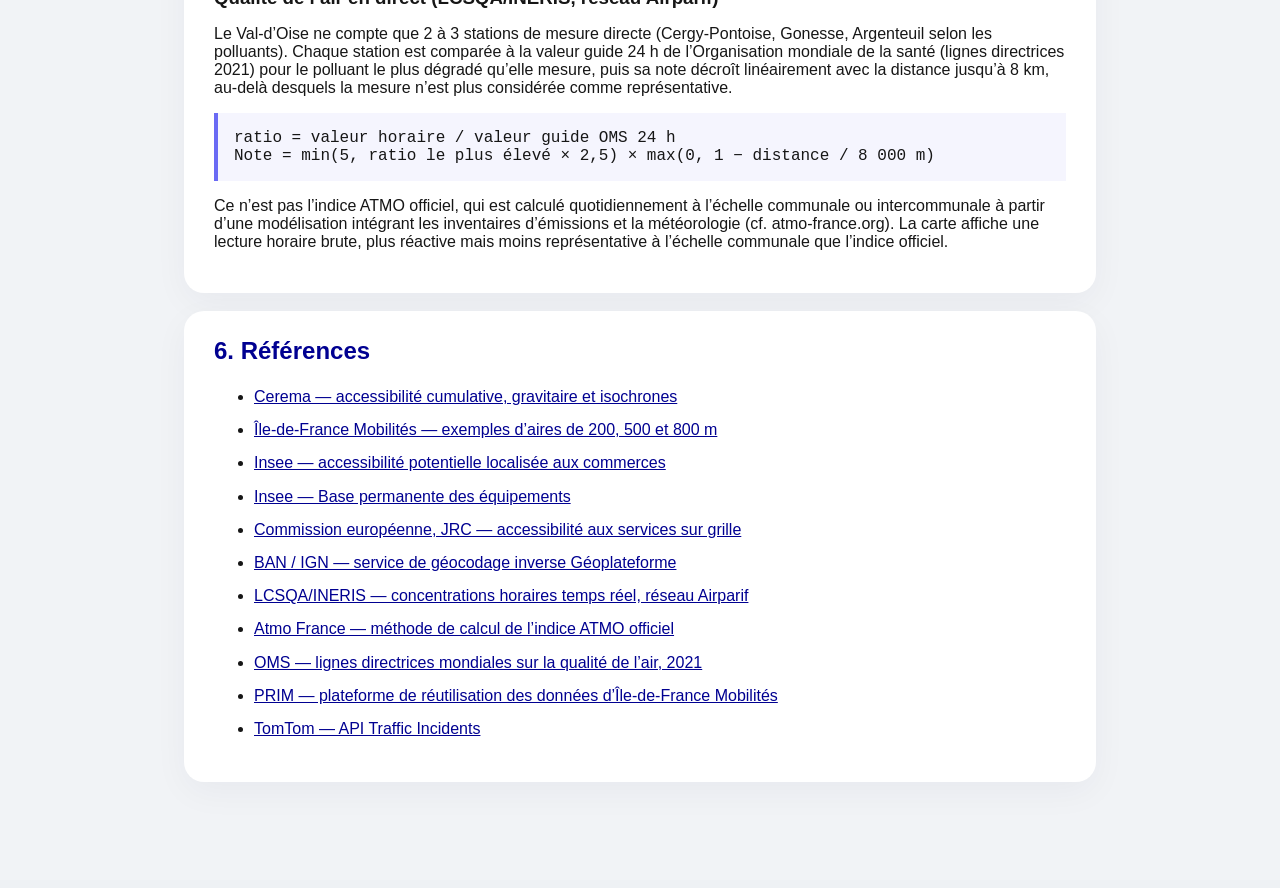
==== commit 031ce03f: "Ajoute qualité de l'air en direct, incidents routiers et perturbations IDFM - Qualité de l'air en di" ====
--- a/methodologie.html
+++ b/methodologie.html
@@ -1,13 +1,14 @@
 <!doctype html>
-<html lang="fr" style="height:auto;min-height:100%;overflow:auto"><head><meta charset="utf-8"><meta name="viewport" content="width=device-width,initial-scale=1"><title>Méthodologie · Carte de stress</title><link rel="stylesheet" href="css/style.css?v=10"><link rel="stylesheet" href="css/method-fix.css?v=1"><style>
+<html lang="fr" style="height:auto;min-height:100%;overflow:auto"><head><meta charset="utf-8"><meta name="viewport" content="width=device-width,initial-scale=1"><title>Méthode · Carte de stress</title><link rel="stylesheet" href="css/style.css?v=10"><link rel="stylesheet" href="css/method-fix.css?v=1"><style>
 body{margin:0;background:#f1f3f6;color:#161616;font-family:Marianne,Arial,sans-serif}.method{max-width:960px;margin:auto;padding:36px 24px 80px}.method header{display:flex;justify-content:space-between;align-items:center;margin-bottom:38px}.method a{color:#000091}.method h1{font-size:clamp(38px,6vw,68px);line-height:1;margin:12px 0}.method .lead{font-size:20px;line-height:1.55;color:#555;max-width:780px}.method article{background:#fff;border-radius:20px;padding:26px 30px;margin:18px 0;box-shadow:0 10px 35px #1010480b}.method h2{color:#000091;margin-top:0}.method h3{margin-bottom:6px}.formula{background:#f5f5fe;border-left:4px solid #6a6af4;padding:16px;font-family:ui-monospace,monospace;overflow:auto}.note{border:1px solid #ddd;border-radius:12px;padding:14px;color:#555}.sources li{margin:10px 0;line-height:1.45}@media(max-width:640px){.method{padding:24px 14px}.method article{padding:22px 18px}}
-</style></head><body><main class="method"><header><strong>DDT DU VAL-D’OISE · CARTE DE STRESS</strong><a href="./">← Retour à la carte</a></header><p>DOCUMENTATION SCIENTIFIQUE</p><h1>Comment lire les influences territoriales ?</h1><p class="lead">Carte de stress cartographie des concentrations, des proximités et des recouvrements. La carte ne prétend pas mesurer directement la présence humaine : elle représente des potentiels d’attraction à partir de données publiques observées.</p>
+</style></head><body><main class="method"><header><strong>DDT DU VAL-D’OISE · CARTE DE STRESS</strong><a href="./">← Retour à la carte</a></header><p>DOCUMENTATION DE LA MÉTHODE</p><h1>Comment lire les influences territoriales ?</h1><p class="lead">Carte de stress cartographie des concentrations, des proximités et des recouvrements. La carte ne prétend pas mesurer directement la présence humaine : elle représente des potentiels d’attraction à partir de données publiques observées.</p>
 <article><h2>1. Accessibilité cumulative</h2><p>Pour les équipements et services, le territoire est découpé en mailles de 500 m. Chaque maille compte les lieux présents dans la maille et ses huit voisines, soit une proximité d’environ 750 m.</p><div class="formula">E(c) = nombre d’équipements recensés à proximité de la maille c</div><p>Tous les lieux comptent une fois. Il n’existe aucune pondération cachée par catégorie. La couleur est graduée logarithmiquement pour rendre simultanément visibles les faibles et fortes concentrations ; le volet donne toujours le nombre brut.</p></article>
 <article><h2>2. Aires d’influence des transports</h2><p>Les études d’Île-de-France Mobilités emploient notamment des rayons de 200 m pour certains arrêts de bus, 500 m pour le tramway et 800 m pour les gares ferroviaires. Carte de stress utilise 200 m autour des arrêts et un socle de 800 m autour des gares.</p><div class="formula">R(gare) = 800 m + 700 m × √(validations journalières / maximum départemental)</div><p>L’extension au-delà de 800 m est un choix de visualisation explicite : elle sert à différencier les pôles selon les validations IDFM. Elle ne constitue ni une isochrone réelle, ni la délimitation officielle d’un quartier de gare.</p></article>
 <article><h2>3. Superposition et effet de masse</h2><p>Les surfaces sont transparentes. Lorsque plusieurs arrêts, gares, équipements ou commerces se recouvrent, la couleur se renforce. Ce procédé se rapproche d’une lecture par densité spatiale : il fait apparaître les polarités tout en conservant les unités et sources dans le détail.</p></article>
 <article><h2>3 bis. Grands pôles commerciaux</h2><p>Les grands centres commerciaux recensés dans OpenStreetMap reçoivent un halo de repérage de 1 km. Ce cercle rend leur rôle d’attracteur visible, mais ne doit pas être interprété comme une zone de chalandise. Celle-ci demanderait des surfaces de vente, des flux de visiteurs et leurs lieux d’origine, selon des méthodes gravitaires ou d’accessibilité potentielle localisée.</p></article>
 <article><h2>4. Autres méthodes scientifiques</h2><h3>Potentiel gravitaire</h3><p>Les opportunités sont pondérées selon leur importance et décroissent avec la distance. Cette méthode est pertinente pour les zones commerciales, mais nécessite des données fiables de surface, de fréquentation ou d’emploi.</p><h3>Accessibilité potentielle localisée — 2SFCA</h3><p>Elle met en relation une offre et la population susceptible de l’utiliser. L’Insee l’emploie notamment pour analyser l’accès aux commerces. Elle nécessite une population carroyée et une estimation de la capacité de chaque offre.</p><h3>Isochrones de réseau</h3><p>Elles calculent les secteurs réellement accessibles en cinq, dix ou quinze minutes sur les rues et transports. Elles sont plus précises que les rayons, mais plus coûteuses à produire et dépendent du mode, des horaires et de la qualité du réseau.</p></article>
-<article><h2>5. Limites</h2><ul><li>OpenStreetMap peut être incomplet ou contenir des doublons.</li><li>La BPE décrit la présence d’un service, pas sa fréquentation ni son amplitude d’ouverture.</li><li>Les validations IDFM correspondent à un jour ouvré moyen et non à la présence instantanée.</li><li>Un cercle représente une proximité à vol d’oiseau ; les coupures urbaines peuvent réduire l’accessibilité réelle.</li><li>Les millésimes diffèrent entre les couches.</li></ul></article>
+<article><h2>5. Limites</h2><ul><li>OpenStreetMap peut être incomplet ou contenir des doublons.</li><li>La BPE décrit la présence d’un service, pas sa fréquentation ni son amplitude d’ouverture.</li><li>Les validations IDFM correspondent à un jour ouvré moyen et non à la présence instantanée.</li><li>Un cercle représente une proximité à vol d’oiseau ; les coupures urbaines peuvent réduire l’accessibilité réelle.</li><li>Les millésimes diffèrent entre les couches.</li><li>Aucun bruit mesuré en direct (routier, ferroviaire ou survols de Roissy) n’est disponible : Bruitparif et ADP ne publient ces mesures que via des tableaux de bord de consultation, sans API ouverte à ce jour.</li><li>Les perturbations IDFM (PRIM) n’ont pas de géométrie et restent un indicateur départemental, non localisable au clic.</li><li>La qualité de l’air en direct repose sur 2 à 3 stations pour tout le département : au-delà de 8 km de la plus proche, aucune lecture directe n’est disponible.</li></ul></article>
 <article><h2>5 bis. Note de stress territorial</h2><p>Chaque pression est exprimée sur une échelle de 0 à 5 et reste accompagnée de sa donnée brute : décibels, catégorie réglementaire, validations, nombre d’équipements, classe locale air-bruit, météo ou état du sol.</p><div class="formula">Stress global = √(moyenne des carrés des 3 contributions les plus fortes)</div><p>Cette moyenne quadratique valorise les pressions fortes simultanées, mais reste toujours inférieure ou égale à la contribution la plus élevée. Route et rail croisent raster sonore et classement réglementaire. La mobilité utilise le profil IDFM de l’heure actuelle ; Sytadin, la météo et les aéronefs sont observés à l’instant du calcul. Air-bruit est lu dans le raster local ; les parts communales servent de contexte.</p><p>Pour le sol, la mesure provient de la couche publique <strong>OCS GE « couverture du sol »</strong> de l’IGN, dans un disque de 200 m. Elle conserve la part complète de couvertures bâties ou minérales. Les jardins, pelouses, cultures, boisements et autres couvertures végétales ne sont pas comptés comme surfaces minéralisées.</p><div class="formula">Note affichée = part bâtie ou minérale × 5<br>Contribution au cumul = 2 × (part bâtie ou minérale)² · maximum 2/5</div><p>La note affichée décrit directement l’état du sol : 97 % de surface minéralisée donnent ainsi 4,9/5. La contribution utilisée dans le stress global est distincte. Sa courbe quadratique et son plafond empêchent l’occupation du sol de produire à elle seule un niveau de stress fort : elle reste un facteur de contexte qui aggrave les autres pressions.</p><p class="note"><strong>Interprétation :</strong> 0–1 faible, 1,25–2 modéré, 2,25–3 marqué, 3,25–4 fort, au-delà de 4,25 très fort. Cet indice exploratoire ne mesure pas un risque sanitaire individuel.</p></article>
-<article class="sources"><h2>6. Références</h2><ul><li><a href="https://capamob.cerema.fr/territoire/accessibilite-du-territoire">Cerema — accessibilité cumulative, gravitaire et isochrones</a></li><li><a href="https://www.iledefrance-mobilites.fr/medias/portail-idfm-projets/c343f959-cc5d-44c6-b5f6-a499f7fe2b69_G4.pdf">Île-de-France Mobilités — exemples d’aires de 200, 500 et 800 m</a></li><li><a href="https://www.insee.fr/fr/statistiques/4986837">Insee — accessibilité potentielle localisée aux commerces</a></li><li><a href="https://www.insee.fr/fr/metadonnees/source/serie/s1161">Insee — Base permanente des équipements</a></li><li><a href="https://publications.jrc.ec.europa.eu/repository/bitstream/JRC124457/JRC124457_01.pdf">Commission européenne, JRC — accessibilité aux services sur grille</a></li><li><a href="https://adresse.data.gouv.fr/outils/api-doc/adresse">BAN / IGN — service de géocodage inverse Géoplateforme</a></li></ul></article>
-</main><script>document.title="Méthodologie · Carte de stress";document.body.innerHTML=document.body.innerHTML.replaceAll("Carte de stress","Carte de stress").replaceAll("CARTE DE STRESS","CARTE DE STRESS")</script></body></html>
+<article><h2>5 ter. Trois pressions ajoutées en direct</h2><h3>Incidents routiers (TomTom)</h3><p>Un incident (accident, travaux, fermeture) situé à moins de 400 m du point cliqué peut fixer la note de pression routière, comme le font déjà le classement sonore et l’état Sytadin.</p><div class="formula">Contribution incident = min(5, 1 + magnitude TomTom [0 à 4])</div><p>La note retenue pour « Pression routière » reste le maximum entre le bruit mesuré, le classement réglementaire, l’état Sytadin et cette contribution : la source la plus contraignante fixe toujours la note.</p><h3>Perturbations IDFM (PRIM, SIRI Lite)</h3><p>Le flux d’exploitation en direct d’Île-de-France Mobilités ne porte aucune géométrie de ligne ni d’arrêt : il ne peut donc pas être localisé à un point cliqué. Il est affiché comme un indicateur de contexte départemental (liste des messages en cours) et n’entre volontairement dans aucune note de stress locale, pour ne pas simuler une précision géographique inexistante.</p><h3>Qualité de l’air en direct (LCSQA/INERIS, réseau Airparif)</h3><p>Le Val-d’Oise ne compte que 2 à 3 stations de mesure directe (Cergy-Pontoise, Gonesse, Argenteuil selon les polluants). Chaque station est comparée à la valeur guide 24 h de l’Organisation mondiale de la santé (lignes directrices 2021) pour le polluant le plus dégradé qu’elle mesure, puis sa note décroît linéairement avec la distance jusqu’à 8 km, au-delà desquels la mesure n’est plus considérée comme représentative.</p><div class="formula">ratio = valeur horaire / valeur guide OMS 24 h<br>Note = min(5, ratio le plus élevé × 2,5) × max(0, 1 − distance / 8 000 m)</div><p>Ce n’est pas l’indice ATMO officiel, qui est calculé quotidiennement à l’échelle communale ou intercommunale à partir d’une modélisation intégrant les inventaires d’émissions et la météorologie (cf. atmo-france.org). La carte affiche une lecture horaire brute, plus réactive mais moins représentative à l’échelle communale que l’indice officiel.</p></article>
+<article class="sources"><h2>6. Références</h2><ul><li><a href="https://capamob.cerema.fr/territoire/accessibilite-du-territoire">Cerema — accessibilité cumulative, gravitaire et isochrones</a></li><li><a href="https://www.iledefrance-mobilites.fr/medias/portail-idfm-projets/c343f959-cc5d-44c6-b5f6-a499f7fe2b69_G4.pdf">Île-de-France Mobilités — exemples d’aires de 200, 500 et 800 m</a></li><li><a href="https://www.insee.fr/fr/statistiques/4986837">Insee — accessibilité potentielle localisée aux commerces</a></li><li><a href="https://www.insee.fr/fr/metadonnees/source/serie/s1161">Insee — Base permanente des équipements</a></li><li><a href="https://publications.jrc.ec.europa.eu/repository/bitstream/JRC124457/JRC124457_01.pdf">Commission européenne, JRC — accessibilité aux services sur grille</a></li><li><a href="https://adresse.data.gouv.fr/outils/api-doc/adresse">BAN / IGN — service de géocodage inverse Géoplateforme</a></li><li><a href="https://www.data.gouv.fr/datasets/donnees-temps-reel-de-mesure-des-concentrations-de-polluants-atmospheriques-reglementes-1">LCSQA/INERIS — concentrations horaires temps réel, réseau Airparif</a></li><li><a href="https://www.atmo-france.org/article/lindice-atmo">Atmo France — méthode de calcul de l’indice ATMO officiel</a></li><li><a href="https://www.who.int/fr/publications/i/item/9789240034228">OMS — lignes directrices mondiales sur la qualité de l’air, 2021</a></li><li><a href="https://prim.iledefrance-mobilites.fr">PRIM — plateforme de réutilisation des données d’Île-de-France Mobilités</a></li><li><a href="https://developer.tomtom.com/traffic-api/documentation/traffic-incidents/traffic-incidents">TomTom — API Traffic Incidents</a></li></ul></article>
+</main><script>document.title="Méthode · Carte de stress"</script></body></html>
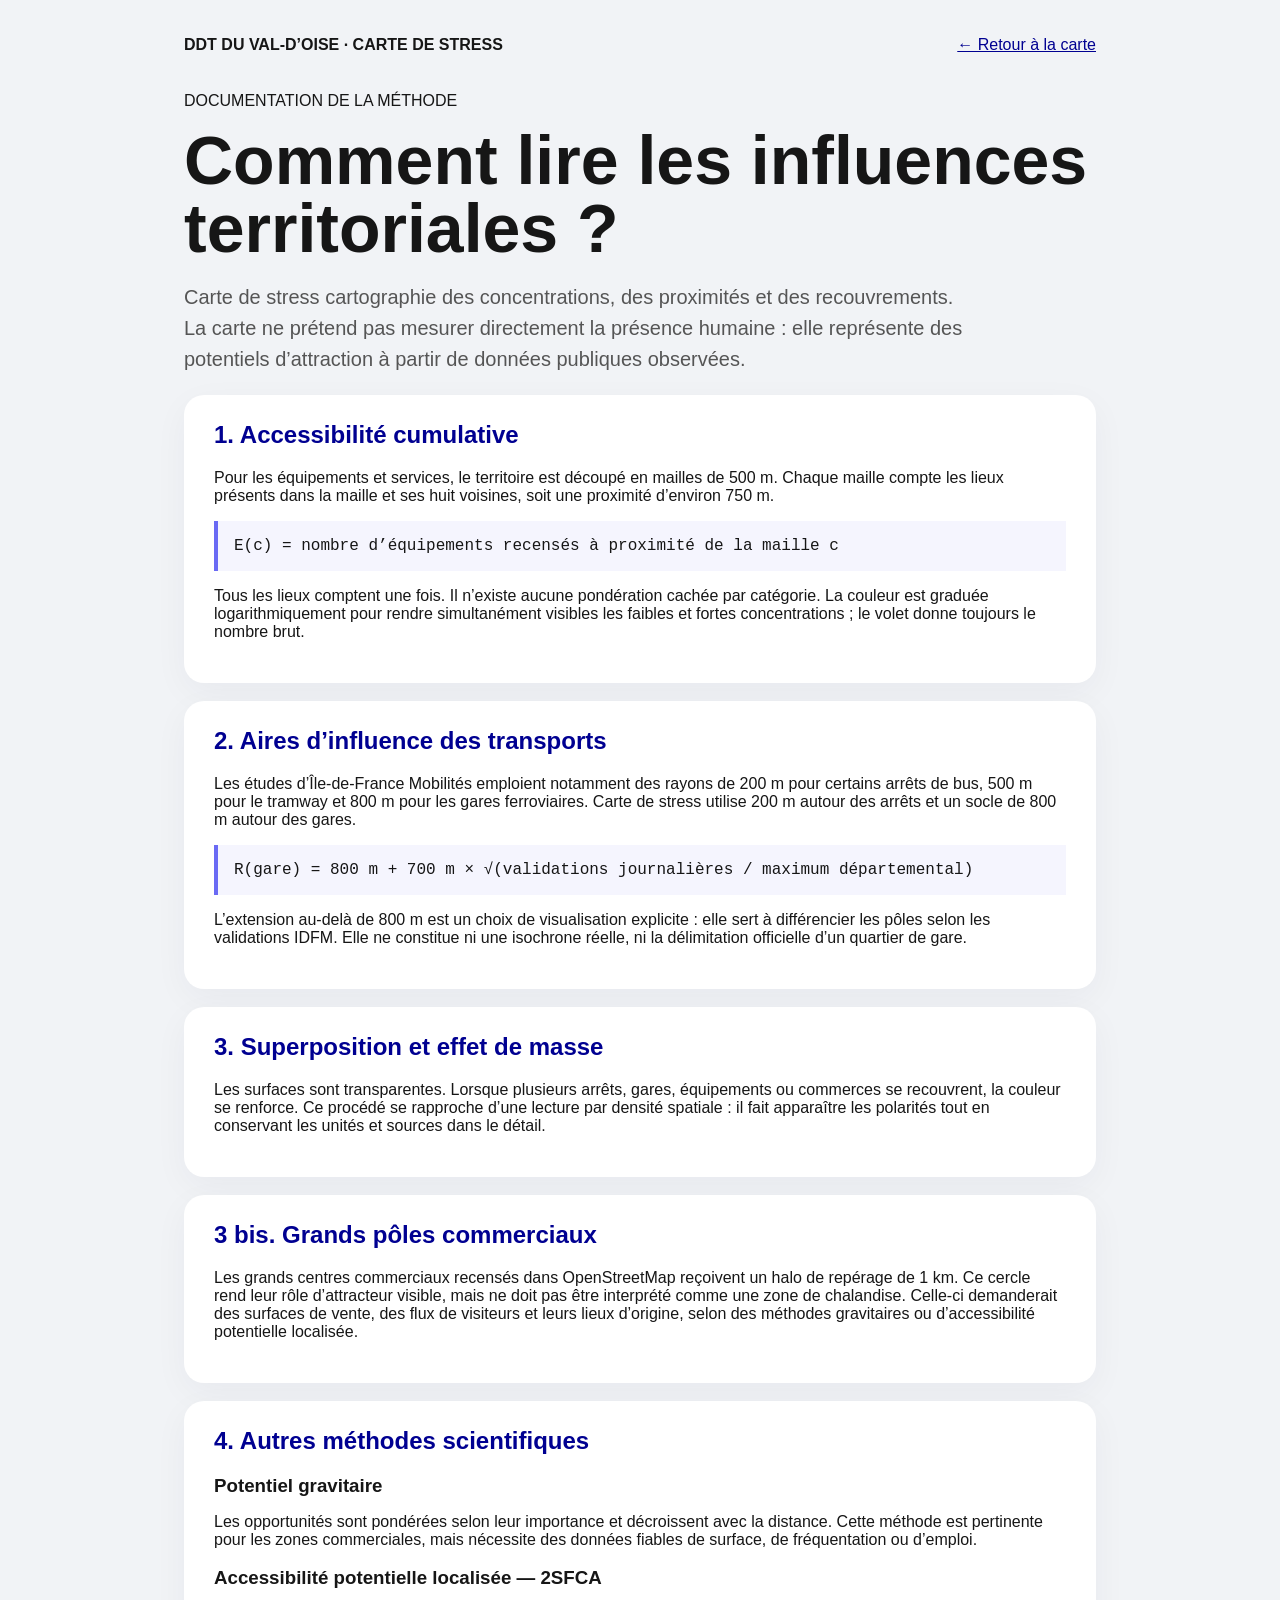
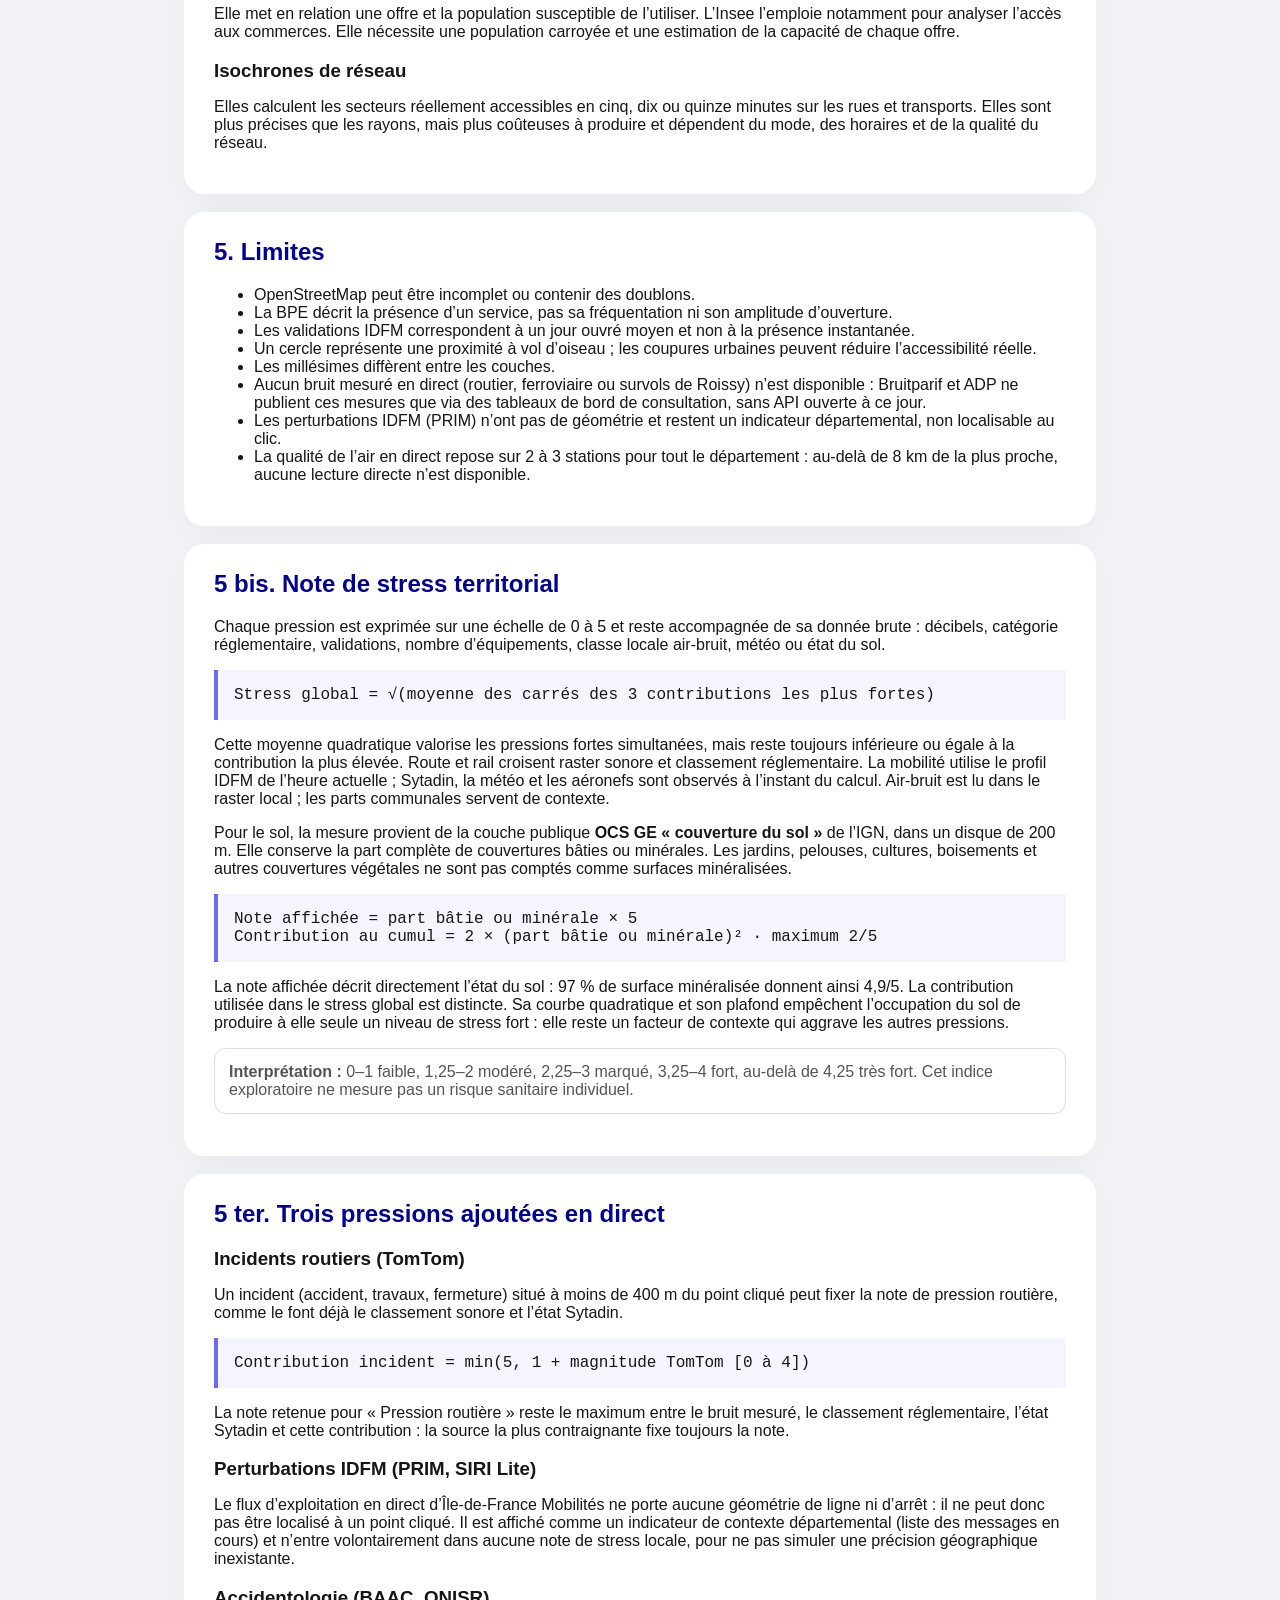
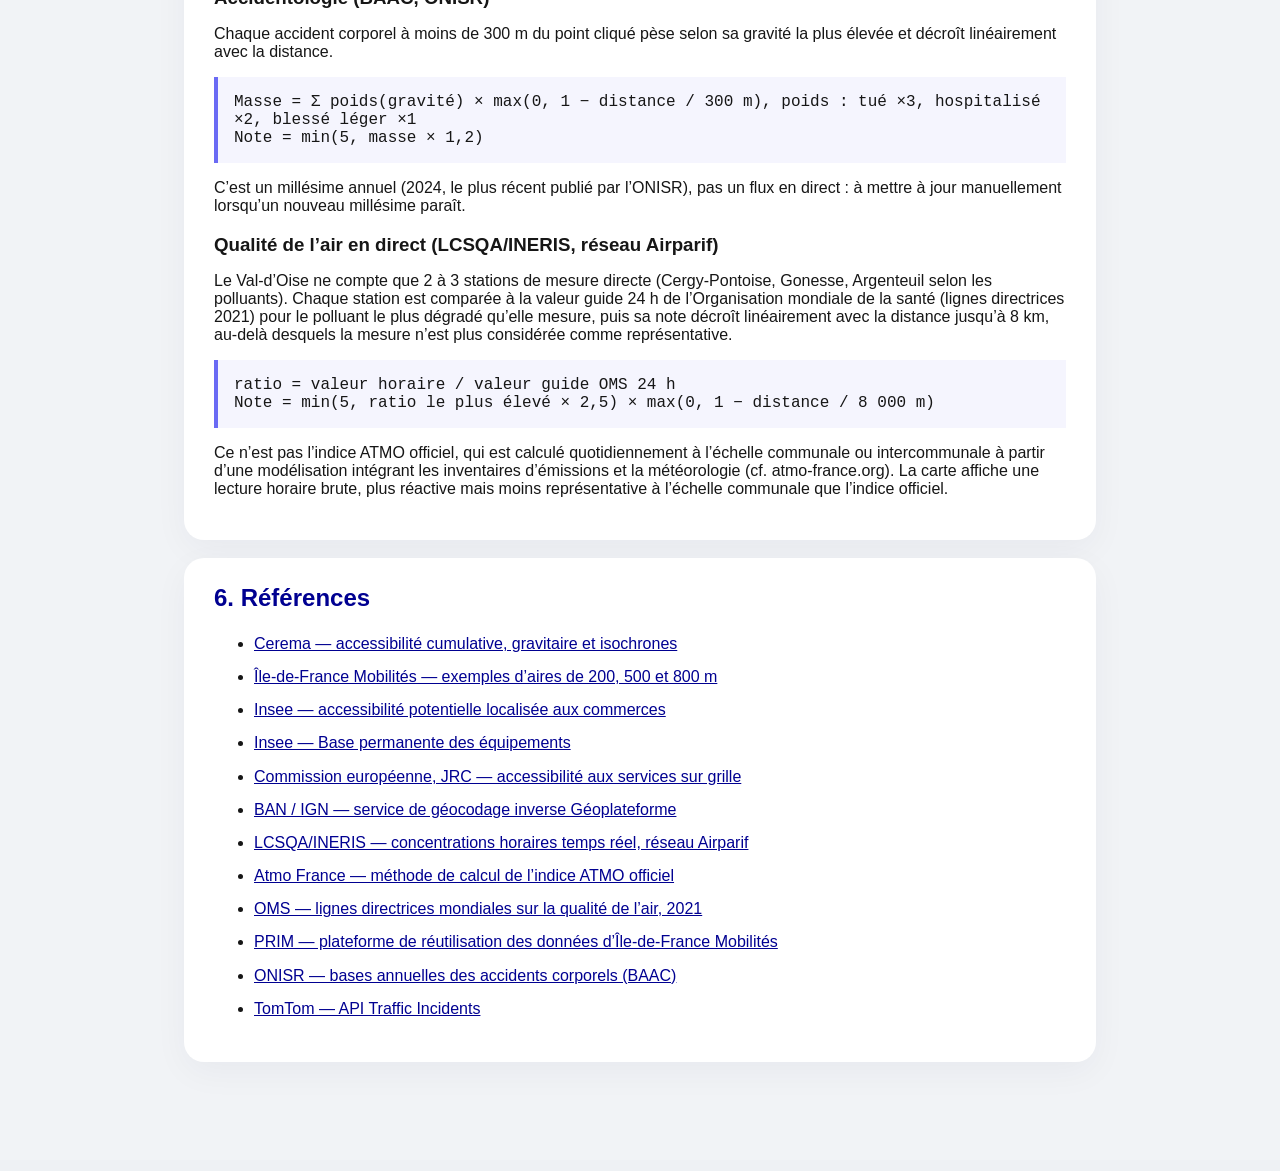
==== commit af8d469e: "Ajoute l'accidentologie routière (BAAC/ONISR) - Nouvelle couche "Accidents corporels" (groupe Sécuri" ====
--- a/methodologie.html
+++ b/methodologie.html
@@ -9,6 +9,6 @@
 <article><h2>4. Autres méthodes scientifiques</h2><h3>Potentiel gravitaire</h3><p>Les opportunités sont pondérées selon leur importance et décroissent avec la distance. Cette méthode est pertinente pour les zones commerciales, mais nécessite des données fiables de surface, de fréquentation ou d’emploi.</p><h3>Accessibilité potentielle localisée — 2SFCA</h3><p>Elle met en relation une offre et la population susceptible de l’utiliser. L’Insee l’emploie notamment pour analyser l’accès aux commerces. Elle nécessite une population carroyée et une estimation de la capacité de chaque offre.</p><h3>Isochrones de réseau</h3><p>Elles calculent les secteurs réellement accessibles en cinq, dix ou quinze minutes sur les rues et transports. Elles sont plus précises que les rayons, mais plus coûteuses à produire et dépendent du mode, des horaires et de la qualité du réseau.</p></article>
 <article><h2>5. Limites</h2><ul><li>OpenStreetMap peut être incomplet ou contenir des doublons.</li><li>La BPE décrit la présence d’un service, pas sa fréquentation ni son amplitude d’ouverture.</li><li>Les validations IDFM correspondent à un jour ouvré moyen et non à la présence instantanée.</li><li>Un cercle représente une proximité à vol d’oiseau ; les coupures urbaines peuvent réduire l’accessibilité réelle.</li><li>Les millésimes diffèrent entre les couches.</li><li>Aucun bruit mesuré en direct (routier, ferroviaire ou survols de Roissy) n’est disponible : Bruitparif et ADP ne publient ces mesures que via des tableaux de bord de consultation, sans API ouverte à ce jour.</li><li>Les perturbations IDFM (PRIM) n’ont pas de géométrie et restent un indicateur départemental, non localisable au clic.</li><li>La qualité de l’air en direct repose sur 2 à 3 stations pour tout le département : au-delà de 8 km de la plus proche, aucune lecture directe n’est disponible.</li></ul></article>
 <article><h2>5 bis. Note de stress territorial</h2><p>Chaque pression est exprimée sur une échelle de 0 à 5 et reste accompagnée de sa donnée brute : décibels, catégorie réglementaire, validations, nombre d’équipements, classe locale air-bruit, météo ou état du sol.</p><div class="formula">Stress global = √(moyenne des carrés des 3 contributions les plus fortes)</div><p>Cette moyenne quadratique valorise les pressions fortes simultanées, mais reste toujours inférieure ou égale à la contribution la plus élevée. Route et rail croisent raster sonore et classement réglementaire. La mobilité utilise le profil IDFM de l’heure actuelle ; Sytadin, la météo et les aéronefs sont observés à l’instant du calcul. Air-bruit est lu dans le raster local ; les parts communales servent de contexte.</p><p>Pour le sol, la mesure provient de la couche publique <strong>OCS GE « couverture du sol »</strong> de l’IGN, dans un disque de 200 m. Elle conserve la part complète de couvertures bâties ou minérales. Les jardins, pelouses, cultures, boisements et autres couvertures végétales ne sont pas comptés comme surfaces minéralisées.</p><div class="formula">Note affichée = part bâtie ou minérale × 5<br>Contribution au cumul = 2 × (part bâtie ou minérale)² · maximum 2/5</div><p>La note affichée décrit directement l’état du sol : 97 % de surface minéralisée donnent ainsi 4,9/5. La contribution utilisée dans le stress global est distincte. Sa courbe quadratique et son plafond empêchent l’occupation du sol de produire à elle seule un niveau de stress fort : elle reste un facteur de contexte qui aggrave les autres pressions.</p><p class="note"><strong>Interprétation :</strong> 0–1 faible, 1,25–2 modéré, 2,25–3 marqué, 3,25–4 fort, au-delà de 4,25 très fort. Cet indice exploratoire ne mesure pas un risque sanitaire individuel.</p></article>
-<article><h2>5 ter. Trois pressions ajoutées en direct</h2><h3>Incidents routiers (TomTom)</h3><p>Un incident (accident, travaux, fermeture) situé à moins de 400 m du point cliqué peut fixer la note de pression routière, comme le font déjà le classement sonore et l’état Sytadin.</p><div class="formula">Contribution incident = min(5, 1 + magnitude TomTom [0 à 4])</div><p>La note retenue pour « Pression routière » reste le maximum entre le bruit mesuré, le classement réglementaire, l’état Sytadin et cette contribution : la source la plus contraignante fixe toujours la note.</p><h3>Perturbations IDFM (PRIM, SIRI Lite)</h3><p>Le flux d’exploitation en direct d’Île-de-France Mobilités ne porte aucune géométrie de ligne ni d’arrêt : il ne peut donc pas être localisé à un point cliqué. Il est affiché comme un indicateur de contexte départemental (liste des messages en cours) et n’entre volontairement dans aucune note de stress locale, pour ne pas simuler une précision géographique inexistante.</p><h3>Qualité de l’air en direct (LCSQA/INERIS, réseau Airparif)</h3><p>Le Val-d’Oise ne compte que 2 à 3 stations de mesure directe (Cergy-Pontoise, Gonesse, Argenteuil selon les polluants). Chaque station est comparée à la valeur guide 24 h de l’Organisation mondiale de la santé (lignes directrices 2021) pour le polluant le plus dégradé qu’elle mesure, puis sa note décroît linéairement avec la distance jusqu’à 8 km, au-delà desquels la mesure n’est plus considérée comme représentative.</p><div class="formula">ratio = valeur horaire / valeur guide OMS 24 h<br>Note = min(5, ratio le plus élevé × 2,5) × max(0, 1 − distance / 8 000 m)</div><p>Ce n’est pas l’indice ATMO officiel, qui est calculé quotidiennement à l’échelle communale ou intercommunale à partir d’une modélisation intégrant les inventaires d’émissions et la météorologie (cf. atmo-france.org). La carte affiche une lecture horaire brute, plus réactive mais moins représentative à l’échelle communale que l’indice officiel.</p></article>
-<article class="sources"><h2>6. Références</h2><ul><li><a href="https://capamob.cerema.fr/territoire/accessibilite-du-territoire">Cerema — accessibilité cumulative, gravitaire et isochrones</a></li><li><a href="https://www.iledefrance-mobilites.fr/medias/portail-idfm-projets/c343f959-cc5d-44c6-b5f6-a499f7fe2b69_G4.pdf">Île-de-France Mobilités — exemples d’aires de 200, 500 et 800 m</a></li><li><a href="https://www.insee.fr/fr/statistiques/4986837">Insee — accessibilité potentielle localisée aux commerces</a></li><li><a href="https://www.insee.fr/fr/metadonnees/source/serie/s1161">Insee — Base permanente des équipements</a></li><li><a href="https://publications.jrc.ec.europa.eu/repository/bitstream/JRC124457/JRC124457_01.pdf">Commission européenne, JRC — accessibilité aux services sur grille</a></li><li><a href="https://adresse.data.gouv.fr/outils/api-doc/adresse">BAN / IGN — service de géocodage inverse Géoplateforme</a></li><li><a href="https://www.data.gouv.fr/datasets/donnees-temps-reel-de-mesure-des-concentrations-de-polluants-atmospheriques-reglementes-1">LCSQA/INERIS — concentrations horaires temps réel, réseau Airparif</a></li><li><a href="https://www.atmo-france.org/article/lindice-atmo">Atmo France — méthode de calcul de l’indice ATMO officiel</a></li><li><a href="https://www.who.int/fr/publications/i/item/9789240034228">OMS — lignes directrices mondiales sur la qualité de l’air, 2021</a></li><li><a href="https://prim.iledefrance-mobilites.fr">PRIM — plateforme de réutilisation des données d’Île-de-France Mobilités</a></li><li><a href="https://developer.tomtom.com/traffic-api/documentation/traffic-incidents/traffic-incidents">TomTom — API Traffic Incidents</a></li></ul></article>
+<article><h2>5 ter. Trois pressions ajoutées en direct</h2><h3>Incidents routiers (TomTom)</h3><p>Un incident (accident, travaux, fermeture) situé à moins de 400 m du point cliqué peut fixer la note de pression routière, comme le font déjà le classement sonore et l’état Sytadin.</p><div class="formula">Contribution incident = min(5, 1 + magnitude TomTom [0 à 4])</div><p>La note retenue pour « Pression routière » reste le maximum entre le bruit mesuré, le classement réglementaire, l’état Sytadin et cette contribution : la source la plus contraignante fixe toujours la note.</p><h3>Perturbations IDFM (PRIM, SIRI Lite)</h3><p>Le flux d’exploitation en direct d’Île-de-France Mobilités ne porte aucune géométrie de ligne ni d’arrêt : il ne peut donc pas être localisé à un point cliqué. Il est affiché comme un indicateur de contexte départemental (liste des messages en cours) et n’entre volontairement dans aucune note de stress locale, pour ne pas simuler une précision géographique inexistante.</p><h3>Accidentologie (BAAC, ONISR)</h3><p>Chaque accident corporel à moins de 300 m du point cliqué pèse selon sa gravité la plus élevée et décroît linéairement avec la distance.</p><div class="formula">Masse = Σ poids(gravité) × max(0, 1 − distance / 300 m), poids : tué ×3, hospitalisé ×2, blessé léger ×1<br>Note = min(5, masse × 1,2)</div><p>C’est un millésime annuel (2024, le plus récent publié par l’ONISR), pas un flux en direct : à mettre à jour manuellement lorsqu’un nouveau millésime paraît.</p><h3>Qualité de l’air en direct (LCSQA/INERIS, réseau Airparif)</h3><p>Le Val-d’Oise ne compte que 2 à 3 stations de mesure directe (Cergy-Pontoise, Gonesse, Argenteuil selon les polluants). Chaque station est comparée à la valeur guide 24 h de l’Organisation mondiale de la santé (lignes directrices 2021) pour le polluant le plus dégradé qu’elle mesure, puis sa note décroît linéairement avec la distance jusqu’à 8 km, au-delà desquels la mesure n’est plus considérée comme représentative.</p><div class="formula">ratio = valeur horaire / valeur guide OMS 24 h<br>Note = min(5, ratio le plus élevé × 2,5) × max(0, 1 − distance / 8 000 m)</div><p>Ce n’est pas l’indice ATMO officiel, qui est calculé quotidiennement à l’échelle communale ou intercommunale à partir d’une modélisation intégrant les inventaires d’émissions et la météorologie (cf. atmo-france.org). La carte affiche une lecture horaire brute, plus réactive mais moins représentative à l’échelle communale que l’indice officiel.</p></article>
+<article class="sources"><h2>6. Références</h2><ul><li><a href="https://capamob.cerema.fr/territoire/accessibilite-du-territoire">Cerema — accessibilité cumulative, gravitaire et isochrones</a></li><li><a href="https://www.iledefrance-mobilites.fr/medias/portail-idfm-projets/c343f959-cc5d-44c6-b5f6-a499f7fe2b69_G4.pdf">Île-de-France Mobilités — exemples d’aires de 200, 500 et 800 m</a></li><li><a href="https://www.insee.fr/fr/statistiques/4986837">Insee — accessibilité potentielle localisée aux commerces</a></li><li><a href="https://www.insee.fr/fr/metadonnees/source/serie/s1161">Insee — Base permanente des équipements</a></li><li><a href="https://publications.jrc.ec.europa.eu/repository/bitstream/JRC124457/JRC124457_01.pdf">Commission européenne, JRC — accessibilité aux services sur grille</a></li><li><a href="https://adresse.data.gouv.fr/outils/api-doc/adresse">BAN / IGN — service de géocodage inverse Géoplateforme</a></li><li><a href="https://www.data.gouv.fr/datasets/donnees-temps-reel-de-mesure-des-concentrations-de-polluants-atmospheriques-reglementes-1">LCSQA/INERIS — concentrations horaires temps réel, réseau Airparif</a></li><li><a href="https://www.atmo-france.org/article/lindice-atmo">Atmo France — méthode de calcul de l’indice ATMO officiel</a></li><li><a href="https://www.who.int/fr/publications/i/item/9789240034228">OMS — lignes directrices mondiales sur la qualité de l’air, 2021</a></li><li><a href="https://prim.iledefrance-mobilites.fr">PRIM — plateforme de réutilisation des données d’Île-de-France Mobilités</a></li><li><a href="https://www.data.gouv.fr/datasets/bases-de-donnees-annuelles-des-accidents-corporels-de-la-circulation-routiere-annees-de-2005-a-2024">ONISR — bases annuelles des accidents corporels (BAAC)</a></li><li><a href="https://developer.tomtom.com/traffic-api/documentation/traffic-incidents/traffic-incidents">TomTom — API Traffic Incidents</a></li></ul></article>
 </main><script>document.title="Méthode · Carte de stress"</script></body></html>
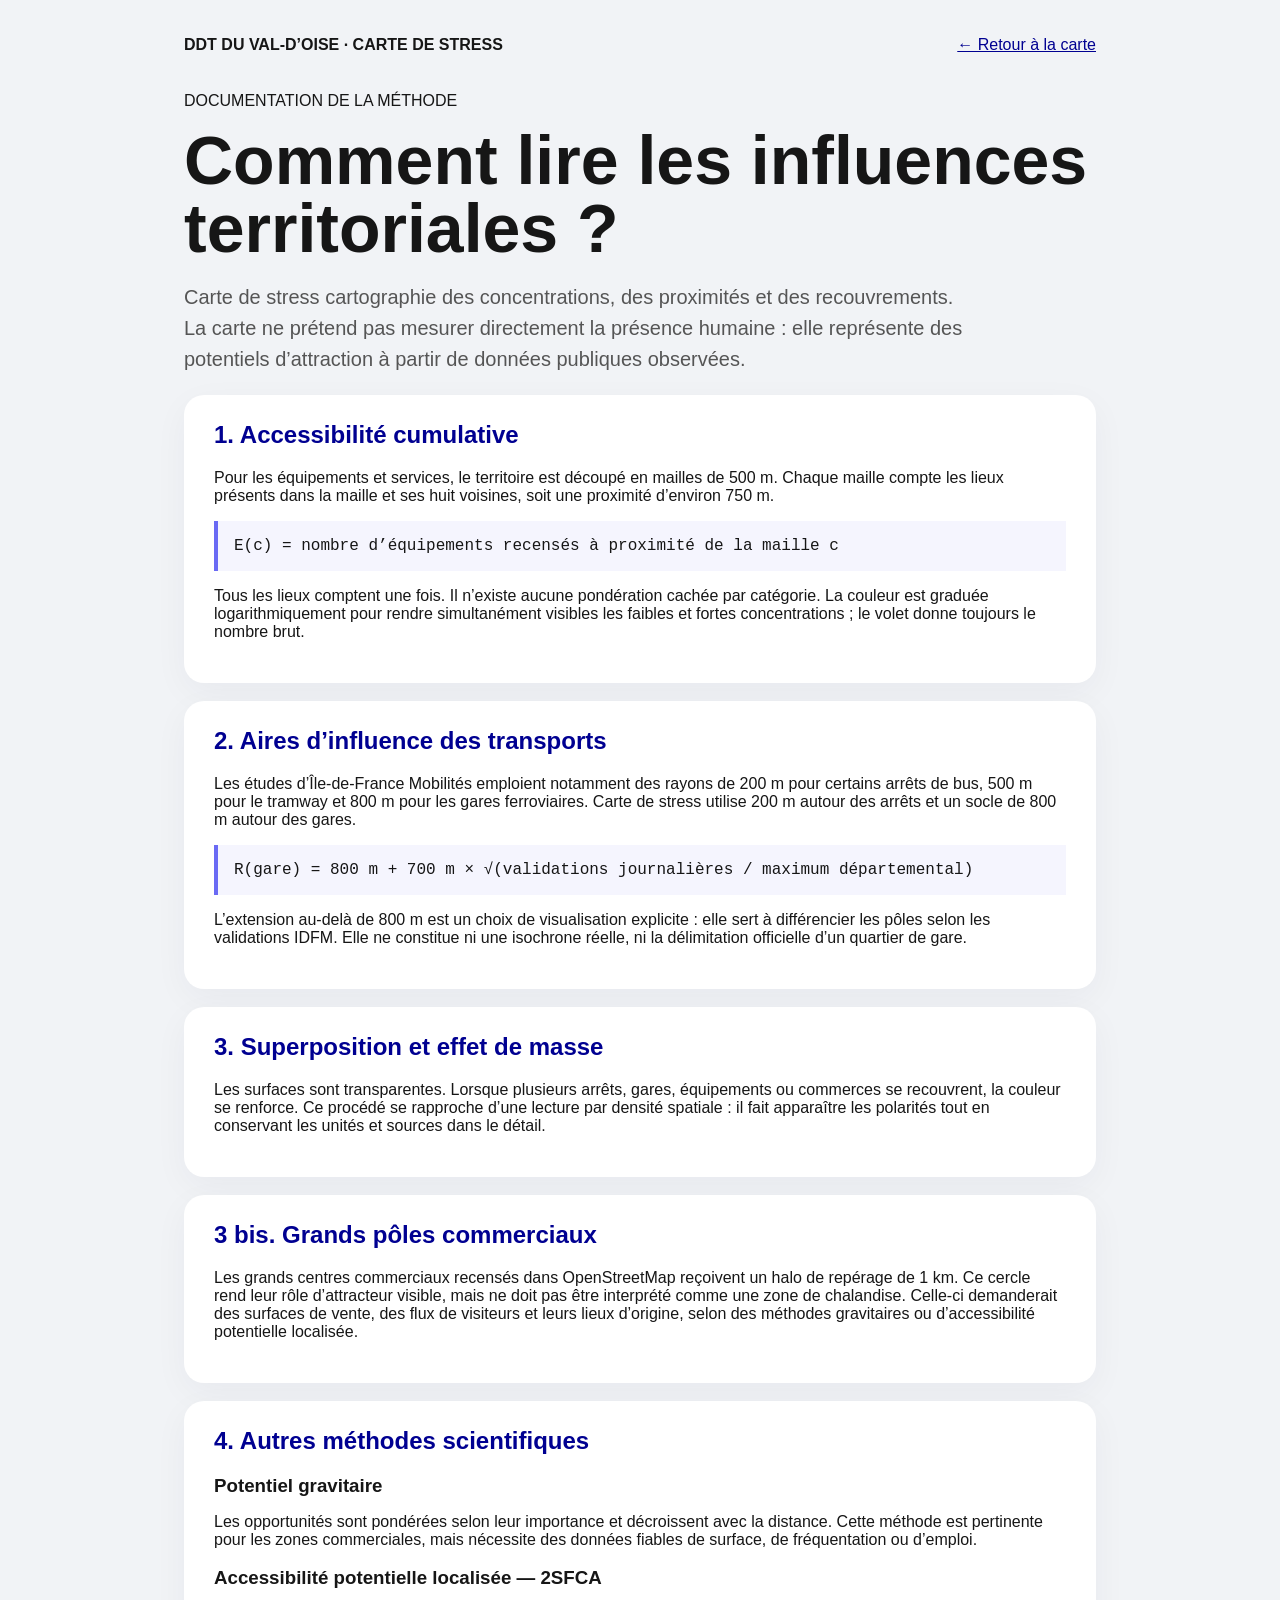
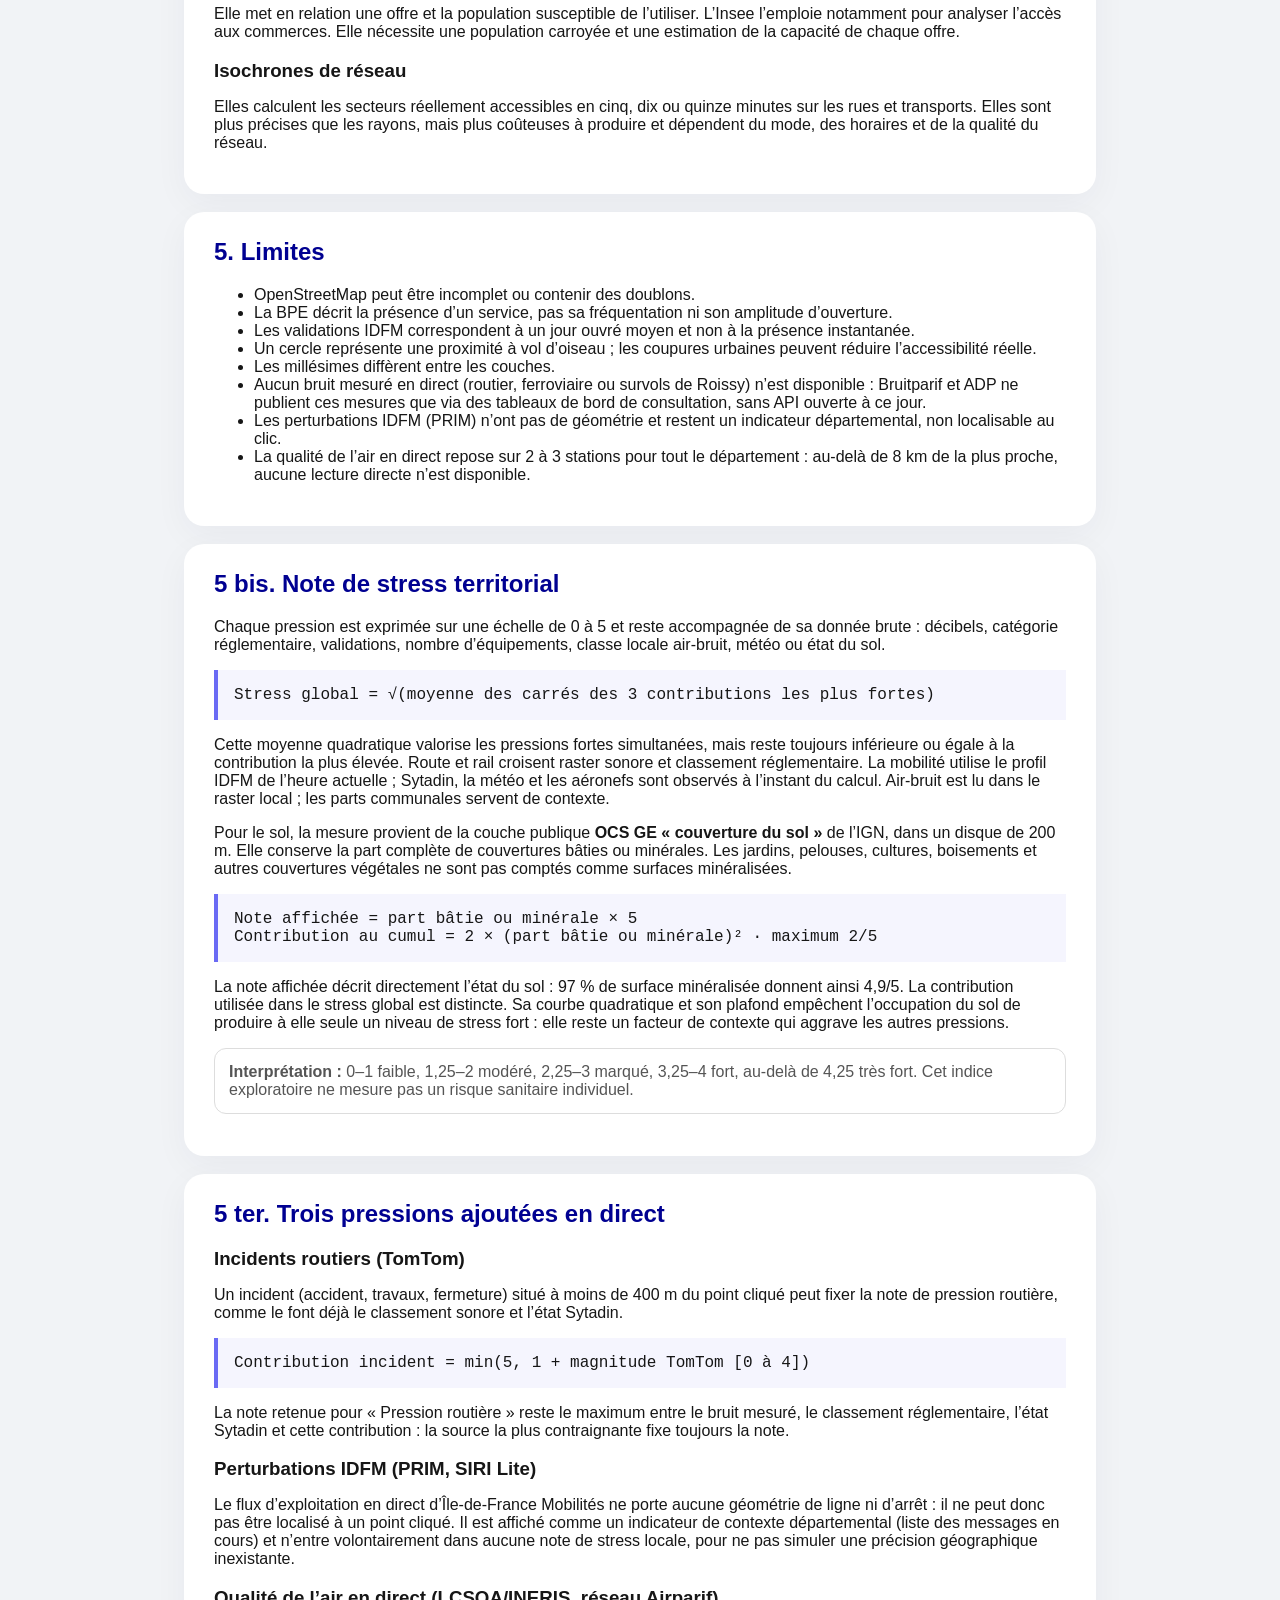
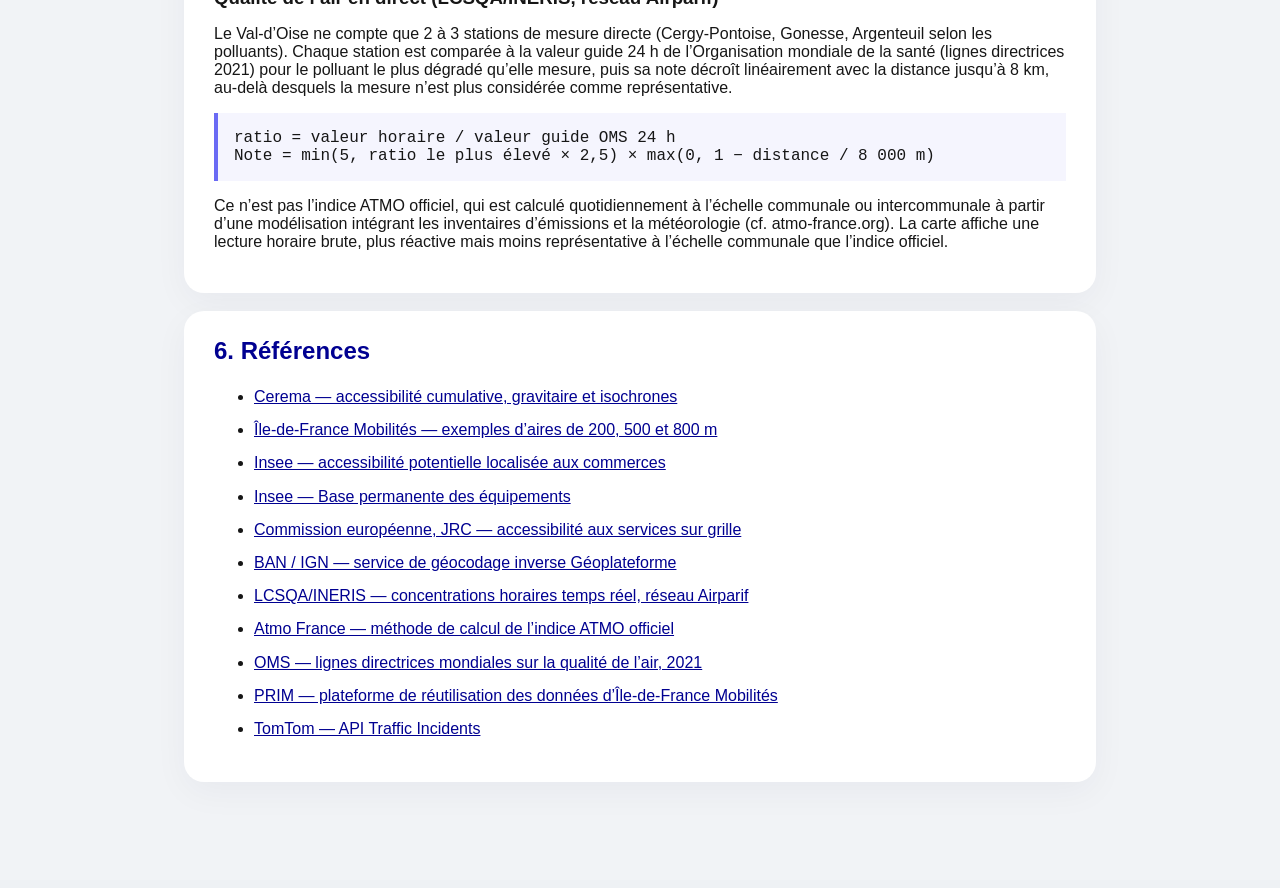
==== commit 3b22d191: "Revert "Ajoute l'accidentologie routière (BAAC/ONISR)" This reverts commit af8d469e67ec1f40338734fac" ====
--- a/methodologie.html
+++ b/methodologie.html
@@ -9,6 +9,6 @@
 <article><h2>4. Autres méthodes scientifiques</h2><h3>Potentiel gravitaire</h3><p>Les opportunités sont pondérées selon leur importance et décroissent avec la distance. Cette méthode est pertinente pour les zones commerciales, mais nécessite des données fiables de surface, de fréquentation ou d’emploi.</p><h3>Accessibilité potentielle localisée — 2SFCA</h3><p>Elle met en relation une offre et la population susceptible de l’utiliser. L’Insee l’emploie notamment pour analyser l’accès aux commerces. Elle nécessite une population carroyée et une estimation de la capacité de chaque offre.</p><h3>Isochrones de réseau</h3><p>Elles calculent les secteurs réellement accessibles en cinq, dix ou quinze minutes sur les rues et transports. Elles sont plus précises que les rayons, mais plus coûteuses à produire et dépendent du mode, des horaires et de la qualité du réseau.</p></article>
 <article><h2>5. Limites</h2><ul><li>OpenStreetMap peut être incomplet ou contenir des doublons.</li><li>La BPE décrit la présence d’un service, pas sa fréquentation ni son amplitude d’ouverture.</li><li>Les validations IDFM correspondent à un jour ouvré moyen et non à la présence instantanée.</li><li>Un cercle représente une proximité à vol d’oiseau ; les coupures urbaines peuvent réduire l’accessibilité réelle.</li><li>Les millésimes diffèrent entre les couches.</li><li>Aucun bruit mesuré en direct (routier, ferroviaire ou survols de Roissy) n’est disponible : Bruitparif et ADP ne publient ces mesures que via des tableaux de bord de consultation, sans API ouverte à ce jour.</li><li>Les perturbations IDFM (PRIM) n’ont pas de géométrie et restent un indicateur départemental, non localisable au clic.</li><li>La qualité de l’air en direct repose sur 2 à 3 stations pour tout le département : au-delà de 8 km de la plus proche, aucune lecture directe n’est disponible.</li></ul></article>
 <article><h2>5 bis. Note de stress territorial</h2><p>Chaque pression est exprimée sur une échelle de 0 à 5 et reste accompagnée de sa donnée brute : décibels, catégorie réglementaire, validations, nombre d’équipements, classe locale air-bruit, météo ou état du sol.</p><div class="formula">Stress global = √(moyenne des carrés des 3 contributions les plus fortes)</div><p>Cette moyenne quadratique valorise les pressions fortes simultanées, mais reste toujours inférieure ou égale à la contribution la plus élevée. Route et rail croisent raster sonore et classement réglementaire. La mobilité utilise le profil IDFM de l’heure actuelle ; Sytadin, la météo et les aéronefs sont observés à l’instant du calcul. Air-bruit est lu dans le raster local ; les parts communales servent de contexte.</p><p>Pour le sol, la mesure provient de la couche publique <strong>OCS GE « couverture du sol »</strong> de l’IGN, dans un disque de 200 m. Elle conserve la part complète de couvertures bâties ou minérales. Les jardins, pelouses, cultures, boisements et autres couvertures végétales ne sont pas comptés comme surfaces minéralisées.</p><div class="formula">Note affichée = part bâtie ou minérale × 5<br>Contribution au cumul = 2 × (part bâtie ou minérale)² · maximum 2/5</div><p>La note affichée décrit directement l’état du sol : 97 % de surface minéralisée donnent ainsi 4,9/5. La contribution utilisée dans le stress global est distincte. Sa courbe quadratique et son plafond empêchent l’occupation du sol de produire à elle seule un niveau de stress fort : elle reste un facteur de contexte qui aggrave les autres pressions.</p><p class="note"><strong>Interprétation :</strong> 0–1 faible, 1,25–2 modéré, 2,25–3 marqué, 3,25–4 fort, au-delà de 4,25 très fort. Cet indice exploratoire ne mesure pas un risque sanitaire individuel.</p></article>
-<article><h2>5 ter. Trois pressions ajoutées en direct</h2><h3>Incidents routiers (TomTom)</h3><p>Un incident (accident, travaux, fermeture) situé à moins de 400 m du point cliqué peut fixer la note de pression routière, comme le font déjà le classement sonore et l’état Sytadin.</p><div class="formula">Contribution incident = min(5, 1 + magnitude TomTom [0 à 4])</div><p>La note retenue pour « Pression routière » reste le maximum entre le bruit mesuré, le classement réglementaire, l’état Sytadin et cette contribution : la source la plus contraignante fixe toujours la note.</p><h3>Perturbations IDFM (PRIM, SIRI Lite)</h3><p>Le flux d’exploitation en direct d’Île-de-France Mobilités ne porte aucune géométrie de ligne ni d’arrêt : il ne peut donc pas être localisé à un point cliqué. Il est affiché comme un indicateur de contexte départemental (liste des messages en cours) et n’entre volontairement dans aucune note de stress locale, pour ne pas simuler une précision géographique inexistante.</p><h3>Accidentologie (BAAC, ONISR)</h3><p>Chaque accident corporel à moins de 300 m du point cliqué pèse selon sa gravité la plus élevée et décroît linéairement avec la distance.</p><div class="formula">Masse = Σ poids(gravité) × max(0, 1 − distance / 300 m), poids : tué ×3, hospitalisé ×2, blessé léger ×1<br>Note = min(5, masse × 1,2)</div><p>C’est un millésime annuel (2024, le plus récent publié par l’ONISR), pas un flux en direct : à mettre à jour manuellement lorsqu’un nouveau millésime paraît.</p><h3>Qualité de l’air en direct (LCSQA/INERIS, réseau Airparif)</h3><p>Le Val-d’Oise ne compte que 2 à 3 stations de mesure directe (Cergy-Pontoise, Gonesse, Argenteuil selon les polluants). Chaque station est comparée à la valeur guide 24 h de l’Organisation mondiale de la santé (lignes directrices 2021) pour le polluant le plus dégradé qu’elle mesure, puis sa note décroît linéairement avec la distance jusqu’à 8 km, au-delà desquels la mesure n’est plus considérée comme représentative.</p><div class="formula">ratio = valeur horaire / valeur guide OMS 24 h<br>Note = min(5, ratio le plus élevé × 2,5) × max(0, 1 − distance / 8 000 m)</div><p>Ce n’est pas l’indice ATMO officiel, qui est calculé quotidiennement à l’échelle communale ou intercommunale à partir d’une modélisation intégrant les inventaires d’émissions et la météorologie (cf. atmo-france.org). La carte affiche une lecture horaire brute, plus réactive mais moins représentative à l’échelle communale que l’indice officiel.</p></article>
-<article class="sources"><h2>6. Références</h2><ul><li><a href="https://capamob.cerema.fr/territoire/accessibilite-du-territoire">Cerema — accessibilité cumulative, gravitaire et isochrones</a></li><li><a href="https://www.iledefrance-mobilites.fr/medias/portail-idfm-projets/c343f959-cc5d-44c6-b5f6-a499f7fe2b69_G4.pdf">Île-de-France Mobilités — exemples d’aires de 200, 500 et 800 m</a></li><li><a href="https://www.insee.fr/fr/statistiques/4986837">Insee — accessibilité potentielle localisée aux commerces</a></li><li><a href="https://www.insee.fr/fr/metadonnees/source/serie/s1161">Insee — Base permanente des équipements</a></li><li><a href="https://publications.jrc.ec.europa.eu/repository/bitstream/JRC124457/JRC124457_01.pdf">Commission européenne, JRC — accessibilité aux services sur grille</a></li><li><a href="https://adresse.data.gouv.fr/outils/api-doc/adresse">BAN / IGN — service de géocodage inverse Géoplateforme</a></li><li><a href="https://www.data.gouv.fr/datasets/donnees-temps-reel-de-mesure-des-concentrations-de-polluants-atmospheriques-reglementes-1">LCSQA/INERIS — concentrations horaires temps réel, réseau Airparif</a></li><li><a href="https://www.atmo-france.org/article/lindice-atmo">Atmo France — méthode de calcul de l’indice ATMO officiel</a></li><li><a href="https://www.who.int/fr/publications/i/item/9789240034228">OMS — lignes directrices mondiales sur la qualité de l’air, 2021</a></li><li><a href="https://prim.iledefrance-mobilites.fr">PRIM — plateforme de réutilisation des données d’Île-de-France Mobilités</a></li><li><a href="https://www.data.gouv.fr/datasets/bases-de-donnees-annuelles-des-accidents-corporels-de-la-circulation-routiere-annees-de-2005-a-2024">ONISR — bases annuelles des accidents corporels (BAAC)</a></li><li><a href="https://developer.tomtom.com/traffic-api/documentation/traffic-incidents/traffic-incidents">TomTom — API Traffic Incidents</a></li></ul></article>
+<article><h2>5 ter. Trois pressions ajoutées en direct</h2><h3>Incidents routiers (TomTom)</h3><p>Un incident (accident, travaux, fermeture) situé à moins de 400 m du point cliqué peut fixer la note de pression routière, comme le font déjà le classement sonore et l’état Sytadin.</p><div class="formula">Contribution incident = min(5, 1 + magnitude TomTom [0 à 4])</div><p>La note retenue pour « Pression routière » reste le maximum entre le bruit mesuré, le classement réglementaire, l’état Sytadin et cette contribution : la source la plus contraignante fixe toujours la note.</p><h3>Perturbations IDFM (PRIM, SIRI Lite)</h3><p>Le flux d’exploitation en direct d’Île-de-France Mobilités ne porte aucune géométrie de ligne ni d’arrêt : il ne peut donc pas être localisé à un point cliqué. Il est affiché comme un indicateur de contexte départemental (liste des messages en cours) et n’entre volontairement dans aucune note de stress locale, pour ne pas simuler une précision géographique inexistante.</p><h3>Qualité de l’air en direct (LCSQA/INERIS, réseau Airparif)</h3><p>Le Val-d’Oise ne compte que 2 à 3 stations de mesure directe (Cergy-Pontoise, Gonesse, Argenteuil selon les polluants). Chaque station est comparée à la valeur guide 24 h de l’Organisation mondiale de la santé (lignes directrices 2021) pour le polluant le plus dégradé qu’elle mesure, puis sa note décroît linéairement avec la distance jusqu’à 8 km, au-delà desquels la mesure n’est plus considérée comme représentative.</p><div class="formula">ratio = valeur horaire / valeur guide OMS 24 h<br>Note = min(5, ratio le plus élevé × 2,5) × max(0, 1 − distance / 8 000 m)</div><p>Ce n’est pas l’indice ATMO officiel, qui est calculé quotidiennement à l’échelle communale ou intercommunale à partir d’une modélisation intégrant les inventaires d’émissions et la météorologie (cf. atmo-france.org). La carte affiche une lecture horaire brute, plus réactive mais moins représentative à l’échelle communale que l’indice officiel.</p></article>
+<article class="sources"><h2>6. Références</h2><ul><li><a href="https://capamob.cerema.fr/territoire/accessibilite-du-territoire">Cerema — accessibilité cumulative, gravitaire et isochrones</a></li><li><a href="https://www.iledefrance-mobilites.fr/medias/portail-idfm-projets/c343f959-cc5d-44c6-b5f6-a499f7fe2b69_G4.pdf">Île-de-France Mobilités — exemples d’aires de 200, 500 et 800 m</a></li><li><a href="https://www.insee.fr/fr/statistiques/4986837">Insee — accessibilité potentielle localisée aux commerces</a></li><li><a href="https://www.insee.fr/fr/metadonnees/source/serie/s1161">Insee — Base permanente des équipements</a></li><li><a href="https://publications.jrc.ec.europa.eu/repository/bitstream/JRC124457/JRC124457_01.pdf">Commission européenne, JRC — accessibilité aux services sur grille</a></li><li><a href="https://adresse.data.gouv.fr/outils/api-doc/adresse">BAN / IGN — service de géocodage inverse Géoplateforme</a></li><li><a href="https://www.data.gouv.fr/datasets/donnees-temps-reel-de-mesure-des-concentrations-de-polluants-atmospheriques-reglementes-1">LCSQA/INERIS — concentrations horaires temps réel, réseau Airparif</a></li><li><a href="https://www.atmo-france.org/article/lindice-atmo">Atmo France — méthode de calcul de l’indice ATMO officiel</a></li><li><a href="https://www.who.int/fr/publications/i/item/9789240034228">OMS — lignes directrices mondiales sur la qualité de l’air, 2021</a></li><li><a href="https://prim.iledefrance-mobilites.fr">PRIM — plateforme de réutilisation des données d’Île-de-France Mobilités</a></li><li><a href="https://developer.tomtom.com/traffic-api/documentation/traffic-incidents/traffic-incidents">TomTom — API Traffic Incidents</a></li></ul></article>
 </main><script>document.title="Méthode · Carte de stress"</script></body></html>
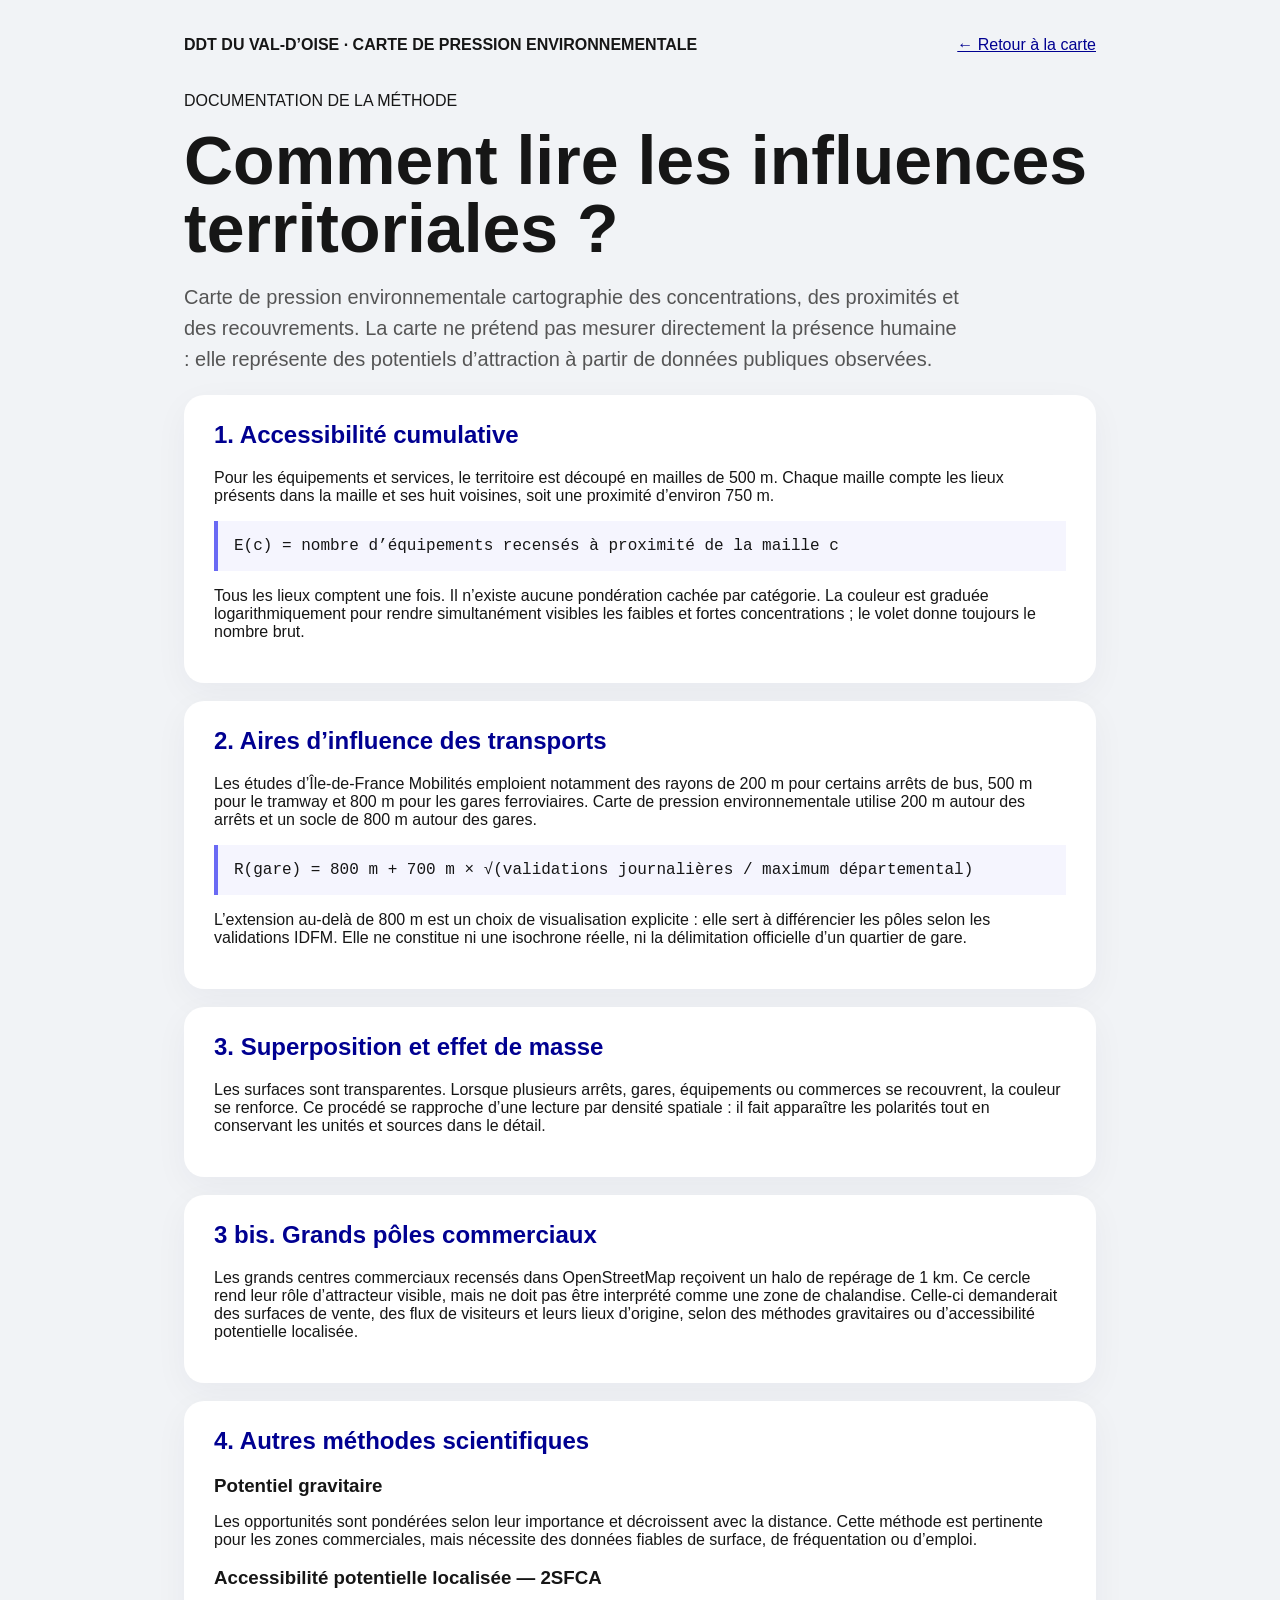
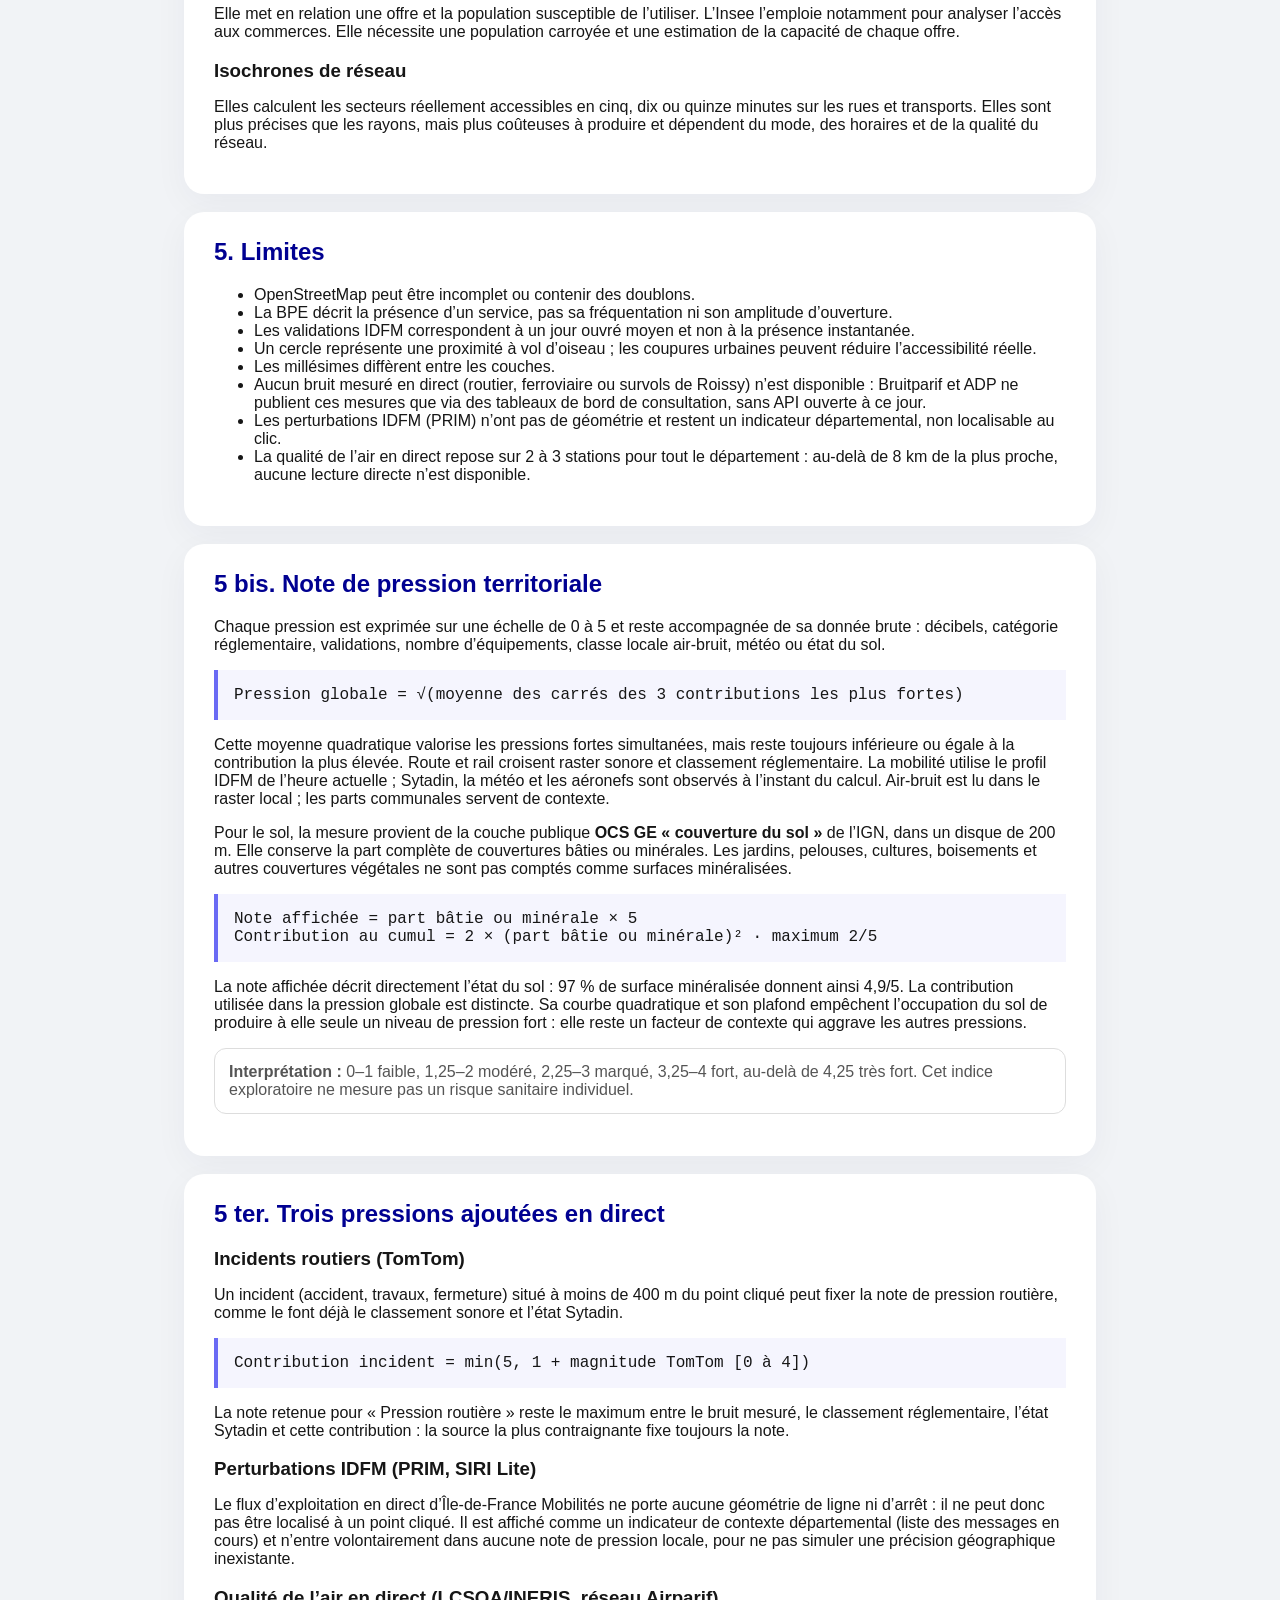
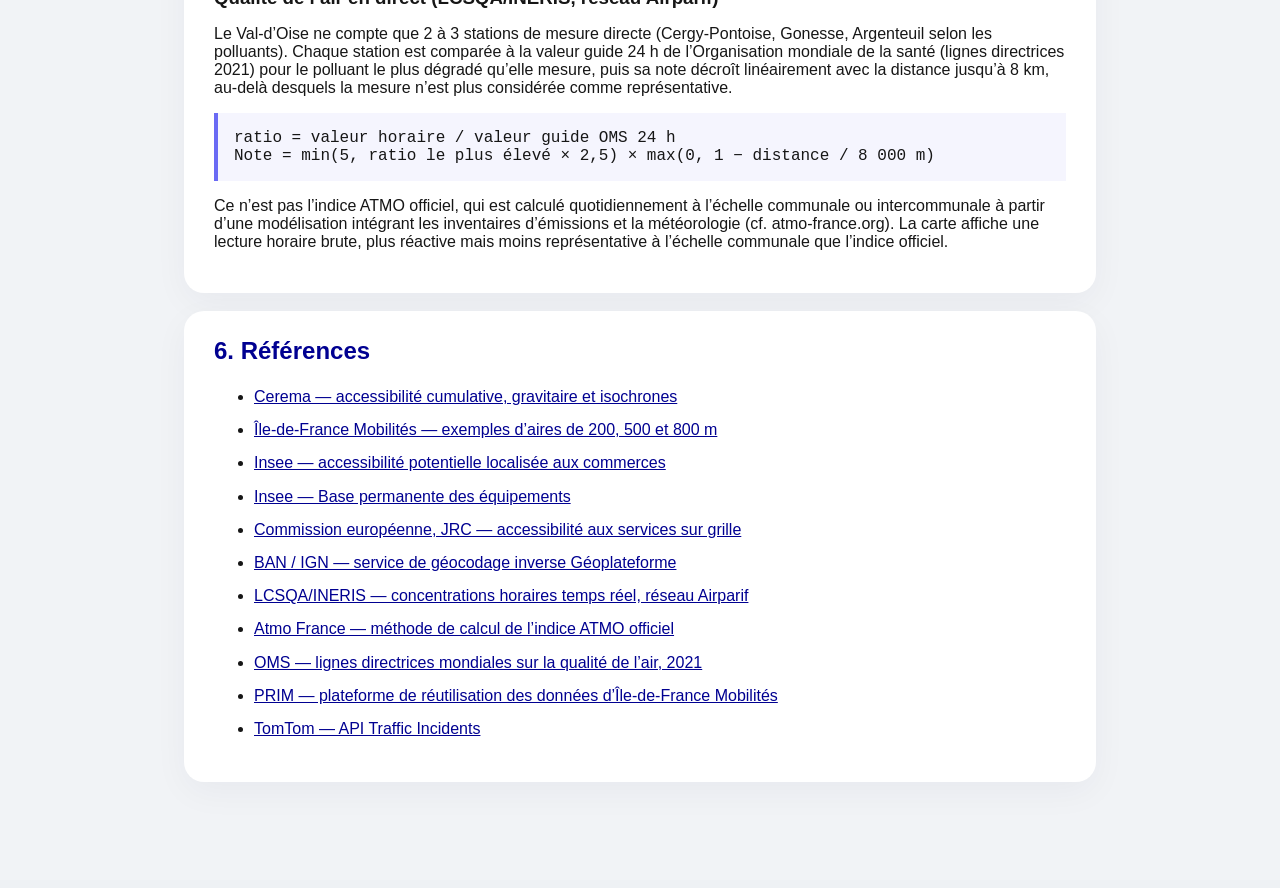
==== commit cb789e8a: "Renommer « Carte de stress » en « Carte de pression environnementale » Le terme « stress » prêtait à" ====
--- a/methodologie.html
+++ b/methodologie.html
@@ -1,14 +1,14 @@
 <!doctype html>
-<html lang="fr" style="height:auto;min-height:100%;overflow:auto"><head><meta charset="utf-8"><meta name="viewport" content="width=device-width,initial-scale=1"><title>Méthode · Carte de stress</title><link rel="stylesheet" href="css/style.css?v=10"><link rel="stylesheet" href="css/method-fix.css?v=1"><style>
+<html lang="fr" style="height:auto;min-height:100%;overflow:auto"><head><meta charset="utf-8"><meta name="viewport" content="width=device-width,initial-scale=1"><title>Méthode · Carte de pression environnementale</title><link rel="stylesheet" href="css/style.css?v=10"><link rel="stylesheet" href="css/method-fix.css?v=1"><style>
 body{margin:0;background:#f1f3f6;color:#161616;font-family:Marianne,Arial,sans-serif}.method{max-width:960px;margin:auto;padding:36px 24px 80px}.method header{display:flex;justify-content:space-between;align-items:center;margin-bottom:38px}.method a{color:#000091}.method h1{font-size:clamp(38px,6vw,68px);line-height:1;margin:12px 0}.method .lead{font-size:20px;line-height:1.55;color:#555;max-width:780px}.method article{background:#fff;border-radius:20px;padding:26px 30px;margin:18px 0;box-shadow:0 10px 35px #1010480b}.method h2{color:#000091;margin-top:0}.method h3{margin-bottom:6px}.formula{background:#f5f5fe;border-left:4px solid #6a6af4;padding:16px;font-family:ui-monospace,monospace;overflow:auto}.note{border:1px solid #ddd;border-radius:12px;padding:14px;color:#555}.sources li{margin:10px 0;line-height:1.45}@media(max-width:640px){.method{padding:24px 14px}.method article{padding:22px 18px}}
-</style></head><body><main class="method"><header><strong>DDT DU VAL-D’OISE · CARTE DE STRESS</strong><a href="./">← Retour à la carte</a></header><p>DOCUMENTATION DE LA MÉTHODE</p><h1>Comment lire les influences territoriales ?</h1><p class="lead">Carte de stress cartographie des concentrations, des proximités et des recouvrements. La carte ne prétend pas mesurer directement la présence humaine : elle représente des potentiels d’attraction à partir de données publiques observées.</p>
+</style></head><body><main class="method"><header><strong>DDT DU VAL-D’OISE · CARTE DE PRESSION ENVIRONNEMENTALE</strong><a href="./">← Retour à la carte</a></header><p>DOCUMENTATION DE LA MÉTHODE</p><h1>Comment lire les influences territoriales ?</h1><p class="lead">Carte de pression environnementale cartographie des concentrations, des proximités et des recouvrements. La carte ne prétend pas mesurer directement la présence humaine : elle représente des potentiels d’attraction à partir de données publiques observées.</p>
 <article><h2>1. Accessibilité cumulative</h2><p>Pour les équipements et services, le territoire est découpé en mailles de 500 m. Chaque maille compte les lieux présents dans la maille et ses huit voisines, soit une proximité d’environ 750 m.</p><div class="formula">E(c) = nombre d’équipements recensés à proximité de la maille c</div><p>Tous les lieux comptent une fois. Il n’existe aucune pondération cachée par catégorie. La couleur est graduée logarithmiquement pour rendre simultanément visibles les faibles et fortes concentrations ; le volet donne toujours le nombre brut.</p></article>
-<article><h2>2. Aires d’influence des transports</h2><p>Les études d’Île-de-France Mobilités emploient notamment des rayons de 200 m pour certains arrêts de bus, 500 m pour le tramway et 800 m pour les gares ferroviaires. Carte de stress utilise 200 m autour des arrêts et un socle de 800 m autour des gares.</p><div class="formula">R(gare) = 800 m + 700 m × √(validations journalières / maximum départemental)</div><p>L’extension au-delà de 800 m est un choix de visualisation explicite : elle sert à différencier les pôles selon les validations IDFM. Elle ne constitue ni une isochrone réelle, ni la délimitation officielle d’un quartier de gare.</p></article>
+<article><h2>2. Aires d’influence des transports</h2><p>Les études d’Île-de-France Mobilités emploient notamment des rayons de 200 m pour certains arrêts de bus, 500 m pour le tramway et 800 m pour les gares ferroviaires. Carte de pression environnementale utilise 200 m autour des arrêts et un socle de 800 m autour des gares.</p><div class="formula">R(gare) = 800 m + 700 m × √(validations journalières / maximum départemental)</div><p>L’extension au-delà de 800 m est un choix de visualisation explicite : elle sert à différencier les pôles selon les validations IDFM. Elle ne constitue ni une isochrone réelle, ni la délimitation officielle d’un quartier de gare.</p></article>
 <article><h2>3. Superposition et effet de masse</h2><p>Les surfaces sont transparentes. Lorsque plusieurs arrêts, gares, équipements ou commerces se recouvrent, la couleur se renforce. Ce procédé se rapproche d’une lecture par densité spatiale : il fait apparaître les polarités tout en conservant les unités et sources dans le détail.</p></article>
 <article><h2>3 bis. Grands pôles commerciaux</h2><p>Les grands centres commerciaux recensés dans OpenStreetMap reçoivent un halo de repérage de 1 km. Ce cercle rend leur rôle d’attracteur visible, mais ne doit pas être interprété comme une zone de chalandise. Celle-ci demanderait des surfaces de vente, des flux de visiteurs et leurs lieux d’origine, selon des méthodes gravitaires ou d’accessibilité potentielle localisée.</p></article>
 <article><h2>4. Autres méthodes scientifiques</h2><h3>Potentiel gravitaire</h3><p>Les opportunités sont pondérées selon leur importance et décroissent avec la distance. Cette méthode est pertinente pour les zones commerciales, mais nécessite des données fiables de surface, de fréquentation ou d’emploi.</p><h3>Accessibilité potentielle localisée — 2SFCA</h3><p>Elle met en relation une offre et la population susceptible de l’utiliser. L’Insee l’emploie notamment pour analyser l’accès aux commerces. Elle nécessite une population carroyée et une estimation de la capacité de chaque offre.</p><h3>Isochrones de réseau</h3><p>Elles calculent les secteurs réellement accessibles en cinq, dix ou quinze minutes sur les rues et transports. Elles sont plus précises que les rayons, mais plus coûteuses à produire et dépendent du mode, des horaires et de la qualité du réseau.</p></article>
 <article><h2>5. Limites</h2><ul><li>OpenStreetMap peut être incomplet ou contenir des doublons.</li><li>La BPE décrit la présence d’un service, pas sa fréquentation ni son amplitude d’ouverture.</li><li>Les validations IDFM correspondent à un jour ouvré moyen et non à la présence instantanée.</li><li>Un cercle représente une proximité à vol d’oiseau ; les coupures urbaines peuvent réduire l’accessibilité réelle.</li><li>Les millésimes diffèrent entre les couches.</li><li>Aucun bruit mesuré en direct (routier, ferroviaire ou survols de Roissy) n’est disponible : Bruitparif et ADP ne publient ces mesures que via des tableaux de bord de consultation, sans API ouverte à ce jour.</li><li>Les perturbations IDFM (PRIM) n’ont pas de géométrie et restent un indicateur départemental, non localisable au clic.</li><li>La qualité de l’air en direct repose sur 2 à 3 stations pour tout le département : au-delà de 8 km de la plus proche, aucune lecture directe n’est disponible.</li></ul></article>
-<article><h2>5 bis. Note de stress territorial</h2><p>Chaque pression est exprimée sur une échelle de 0 à 5 et reste accompagnée de sa donnée brute : décibels, catégorie réglementaire, validations, nombre d’équipements, classe locale air-bruit, météo ou état du sol.</p><div class="formula">Stress global = √(moyenne des carrés des 3 contributions les plus fortes)</div><p>Cette moyenne quadratique valorise les pressions fortes simultanées, mais reste toujours inférieure ou égale à la contribution la plus élevée. Route et rail croisent raster sonore et classement réglementaire. La mobilité utilise le profil IDFM de l’heure actuelle ; Sytadin, la météo et les aéronefs sont observés à l’instant du calcul. Air-bruit est lu dans le raster local ; les parts communales servent de contexte.</p><p>Pour le sol, la mesure provient de la couche publique <strong>OCS GE « couverture du sol »</strong> de l’IGN, dans un disque de 200 m. Elle conserve la part complète de couvertures bâties ou minérales. Les jardins, pelouses, cultures, boisements et autres couvertures végétales ne sont pas comptés comme surfaces minéralisées.</p><div class="formula">Note affichée = part bâtie ou minérale × 5<br>Contribution au cumul = 2 × (part bâtie ou minérale)² · maximum 2/5</div><p>La note affichée décrit directement l’état du sol : 97 % de surface minéralisée donnent ainsi 4,9/5. La contribution utilisée dans le stress global est distincte. Sa courbe quadratique et son plafond empêchent l’occupation du sol de produire à elle seule un niveau de stress fort : elle reste un facteur de contexte qui aggrave les autres pressions.</p><p class="note"><strong>Interprétation :</strong> 0–1 faible, 1,25–2 modéré, 2,25–3 marqué, 3,25–4 fort, au-delà de 4,25 très fort. Cet indice exploratoire ne mesure pas un risque sanitaire individuel.</p></article>
-<article><h2>5 ter. Trois pressions ajoutées en direct</h2><h3>Incidents routiers (TomTom)</h3><p>Un incident (accident, travaux, fermeture) situé à moins de 400 m du point cliqué peut fixer la note de pression routière, comme le font déjà le classement sonore et l’état Sytadin.</p><div class="formula">Contribution incident = min(5, 1 + magnitude TomTom [0 à 4])</div><p>La note retenue pour « Pression routière » reste le maximum entre le bruit mesuré, le classement réglementaire, l’état Sytadin et cette contribution : la source la plus contraignante fixe toujours la note.</p><h3>Perturbations IDFM (PRIM, SIRI Lite)</h3><p>Le flux d’exploitation en direct d’Île-de-France Mobilités ne porte aucune géométrie de ligne ni d’arrêt : il ne peut donc pas être localisé à un point cliqué. Il est affiché comme un indicateur de contexte départemental (liste des messages en cours) et n’entre volontairement dans aucune note de stress locale, pour ne pas simuler une précision géographique inexistante.</p><h3>Qualité de l’air en direct (LCSQA/INERIS, réseau Airparif)</h3><p>Le Val-d’Oise ne compte que 2 à 3 stations de mesure directe (Cergy-Pontoise, Gonesse, Argenteuil selon les polluants). Chaque station est comparée à la valeur guide 24 h de l’Organisation mondiale de la santé (lignes directrices 2021) pour le polluant le plus dégradé qu’elle mesure, puis sa note décroît linéairement avec la distance jusqu’à 8 km, au-delà desquels la mesure n’est plus considérée comme représentative.</p><div class="formula">ratio = valeur horaire / valeur guide OMS 24 h<br>Note = min(5, ratio le plus élevé × 2,5) × max(0, 1 − distance / 8 000 m)</div><p>Ce n’est pas l’indice ATMO officiel, qui est calculé quotidiennement à l’échelle communale ou intercommunale à partir d’une modélisation intégrant les inventaires d’émissions et la météorologie (cf. atmo-france.org). La carte affiche une lecture horaire brute, plus réactive mais moins représentative à l’échelle communale que l’indice officiel.</p></article>
+<article><h2>5 bis. Note de pression territoriale</h2><p>Chaque pression est exprimée sur une échelle de 0 à 5 et reste accompagnée de sa donnée brute : décibels, catégorie réglementaire, validations, nombre d’équipements, classe locale air-bruit, météo ou état du sol.</p><div class="formula">Pression globale = √(moyenne des carrés des 3 contributions les plus fortes)</div><p>Cette moyenne quadratique valorise les pressions fortes simultanées, mais reste toujours inférieure ou égale à la contribution la plus élevée. Route et rail croisent raster sonore et classement réglementaire. La mobilité utilise le profil IDFM de l’heure actuelle ; Sytadin, la météo et les aéronefs sont observés à l’instant du calcul. Air-bruit est lu dans le raster local ; les parts communales servent de contexte.</p><p>Pour le sol, la mesure provient de la couche publique <strong>OCS GE « couverture du sol »</strong> de l’IGN, dans un disque de 200 m. Elle conserve la part complète de couvertures bâties ou minérales. Les jardins, pelouses, cultures, boisements et autres couvertures végétales ne sont pas comptés comme surfaces minéralisées.</p><div class="formula">Note affichée = part bâtie ou minérale × 5<br>Contribution au cumul = 2 × (part bâtie ou minérale)² · maximum 2/5</div><p>La note affichée décrit directement l’état du sol : 97 % de surface minéralisée donnent ainsi 4,9/5. La contribution utilisée dans la pression globale est distincte. Sa courbe quadratique et son plafond empêchent l’occupation du sol de produire à elle seule un niveau de pression fort : elle reste un facteur de contexte qui aggrave les autres pressions.</p><p class="note"><strong>Interprétation :</strong> 0–1 faible, 1,25–2 modéré, 2,25–3 marqué, 3,25–4 fort, au-delà de 4,25 très fort. Cet indice exploratoire ne mesure pas un risque sanitaire individuel.</p></article>
+<article><h2>5 ter. Trois pressions ajoutées en direct</h2><h3>Incidents routiers (TomTom)</h3><p>Un incident (accident, travaux, fermeture) situé à moins de 400 m du point cliqué peut fixer la note de pression routière, comme le font déjà le classement sonore et l’état Sytadin.</p><div class="formula">Contribution incident = min(5, 1 + magnitude TomTom [0 à 4])</div><p>La note retenue pour « Pression routière » reste le maximum entre le bruit mesuré, le classement réglementaire, l’état Sytadin et cette contribution : la source la plus contraignante fixe toujours la note.</p><h3>Perturbations IDFM (PRIM, SIRI Lite)</h3><p>Le flux d’exploitation en direct d’Île-de-France Mobilités ne porte aucune géométrie de ligne ni d’arrêt : il ne peut donc pas être localisé à un point cliqué. Il est affiché comme un indicateur de contexte départemental (liste des messages en cours) et n’entre volontairement dans aucune note de pression locale, pour ne pas simuler une précision géographique inexistante.</p><h3>Qualité de l’air en direct (LCSQA/INERIS, réseau Airparif)</h3><p>Le Val-d’Oise ne compte que 2 à 3 stations de mesure directe (Cergy-Pontoise, Gonesse, Argenteuil selon les polluants). Chaque station est comparée à la valeur guide 24 h de l’Organisation mondiale de la santé (lignes directrices 2021) pour le polluant le plus dégradé qu’elle mesure, puis sa note décroît linéairement avec la distance jusqu’à 8 km, au-delà desquels la mesure n’est plus considérée comme représentative.</p><div class="formula">ratio = valeur horaire / valeur guide OMS 24 h<br>Note = min(5, ratio le plus élevé × 2,5) × max(0, 1 − distance / 8 000 m)</div><p>Ce n’est pas l’indice ATMO officiel, qui est calculé quotidiennement à l’échelle communale ou intercommunale à partir d’une modélisation intégrant les inventaires d’émissions et la météorologie (cf. atmo-france.org). La carte affiche une lecture horaire brute, plus réactive mais moins représentative à l’échelle communale que l’indice officiel.</p></article>
 <article class="sources"><h2>6. Références</h2><ul><li><a href="https://capamob.cerema.fr/territoire/accessibilite-du-territoire">Cerema — accessibilité cumulative, gravitaire et isochrones</a></li><li><a href="https://www.iledefrance-mobilites.fr/medias/portail-idfm-projets/c343f959-cc5d-44c6-b5f6-a499f7fe2b69_G4.pdf">Île-de-France Mobilités — exemples d’aires de 200, 500 et 800 m</a></li><li><a href="https://www.insee.fr/fr/statistiques/4986837">Insee — accessibilité potentielle localisée aux commerces</a></li><li><a href="https://www.insee.fr/fr/metadonnees/source/serie/s1161">Insee — Base permanente des équipements</a></li><li><a href="https://publications.jrc.ec.europa.eu/repository/bitstream/JRC124457/JRC124457_01.pdf">Commission européenne, JRC — accessibilité aux services sur grille</a></li><li><a href="https://adresse.data.gouv.fr/outils/api-doc/adresse">BAN / IGN — service de géocodage inverse Géoplateforme</a></li><li><a href="https://www.data.gouv.fr/datasets/donnees-temps-reel-de-mesure-des-concentrations-de-polluants-atmospheriques-reglementes-1">LCSQA/INERIS — concentrations horaires temps réel, réseau Airparif</a></li><li><a href="https://www.atmo-france.org/article/lindice-atmo">Atmo France — méthode de calcul de l’indice ATMO officiel</a></li><li><a href="https://www.who.int/fr/publications/i/item/9789240034228">OMS — lignes directrices mondiales sur la qualité de l’air, 2021</a></li><li><a href="https://prim.iledefrance-mobilites.fr">PRIM — plateforme de réutilisation des données d’Île-de-France Mobilités</a></li><li><a href="https://developer.tomtom.com/traffic-api/documentation/traffic-incidents/traffic-incidents">TomTom — API Traffic Incidents</a></li></ul></article>
-</main><script>document.title="Méthode · Carte de stress"</script></body></html>
+</main><script>document.title="Méthode · Carte de pression environnementale"</script></body></html>
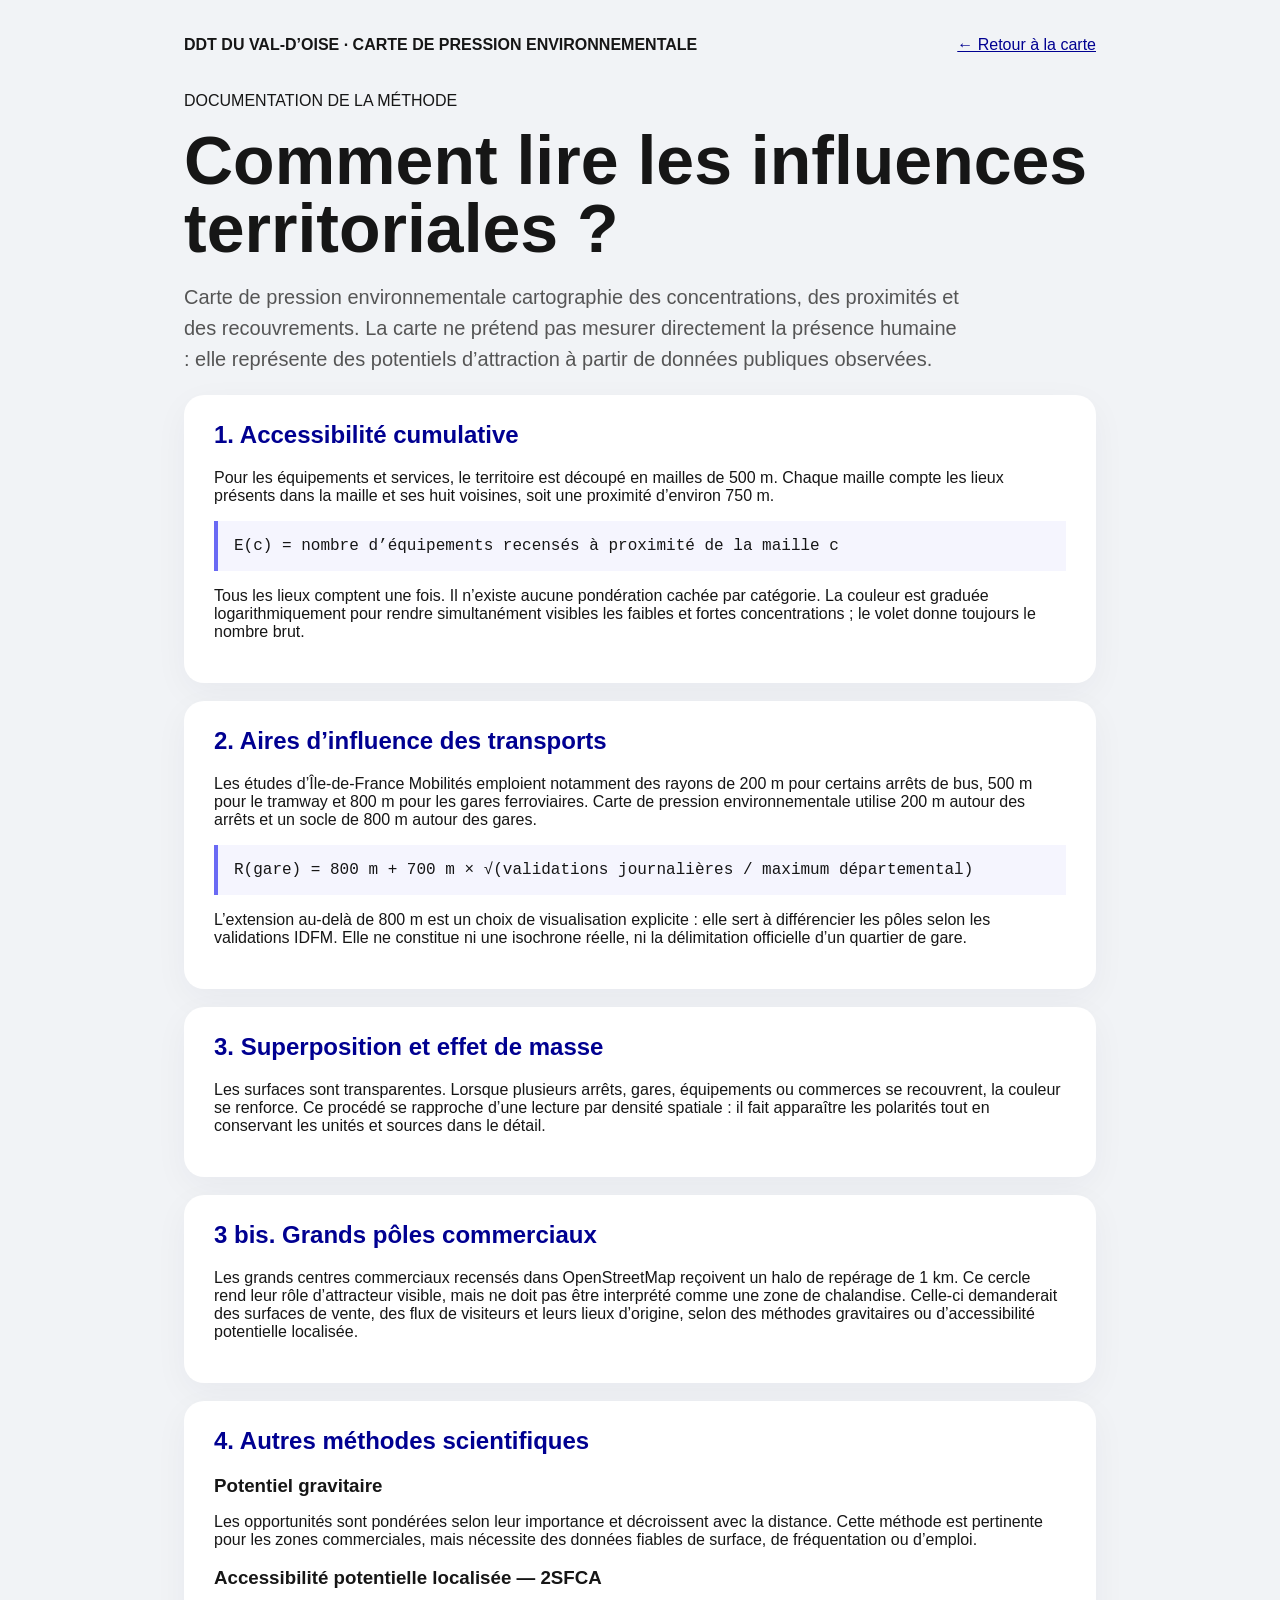
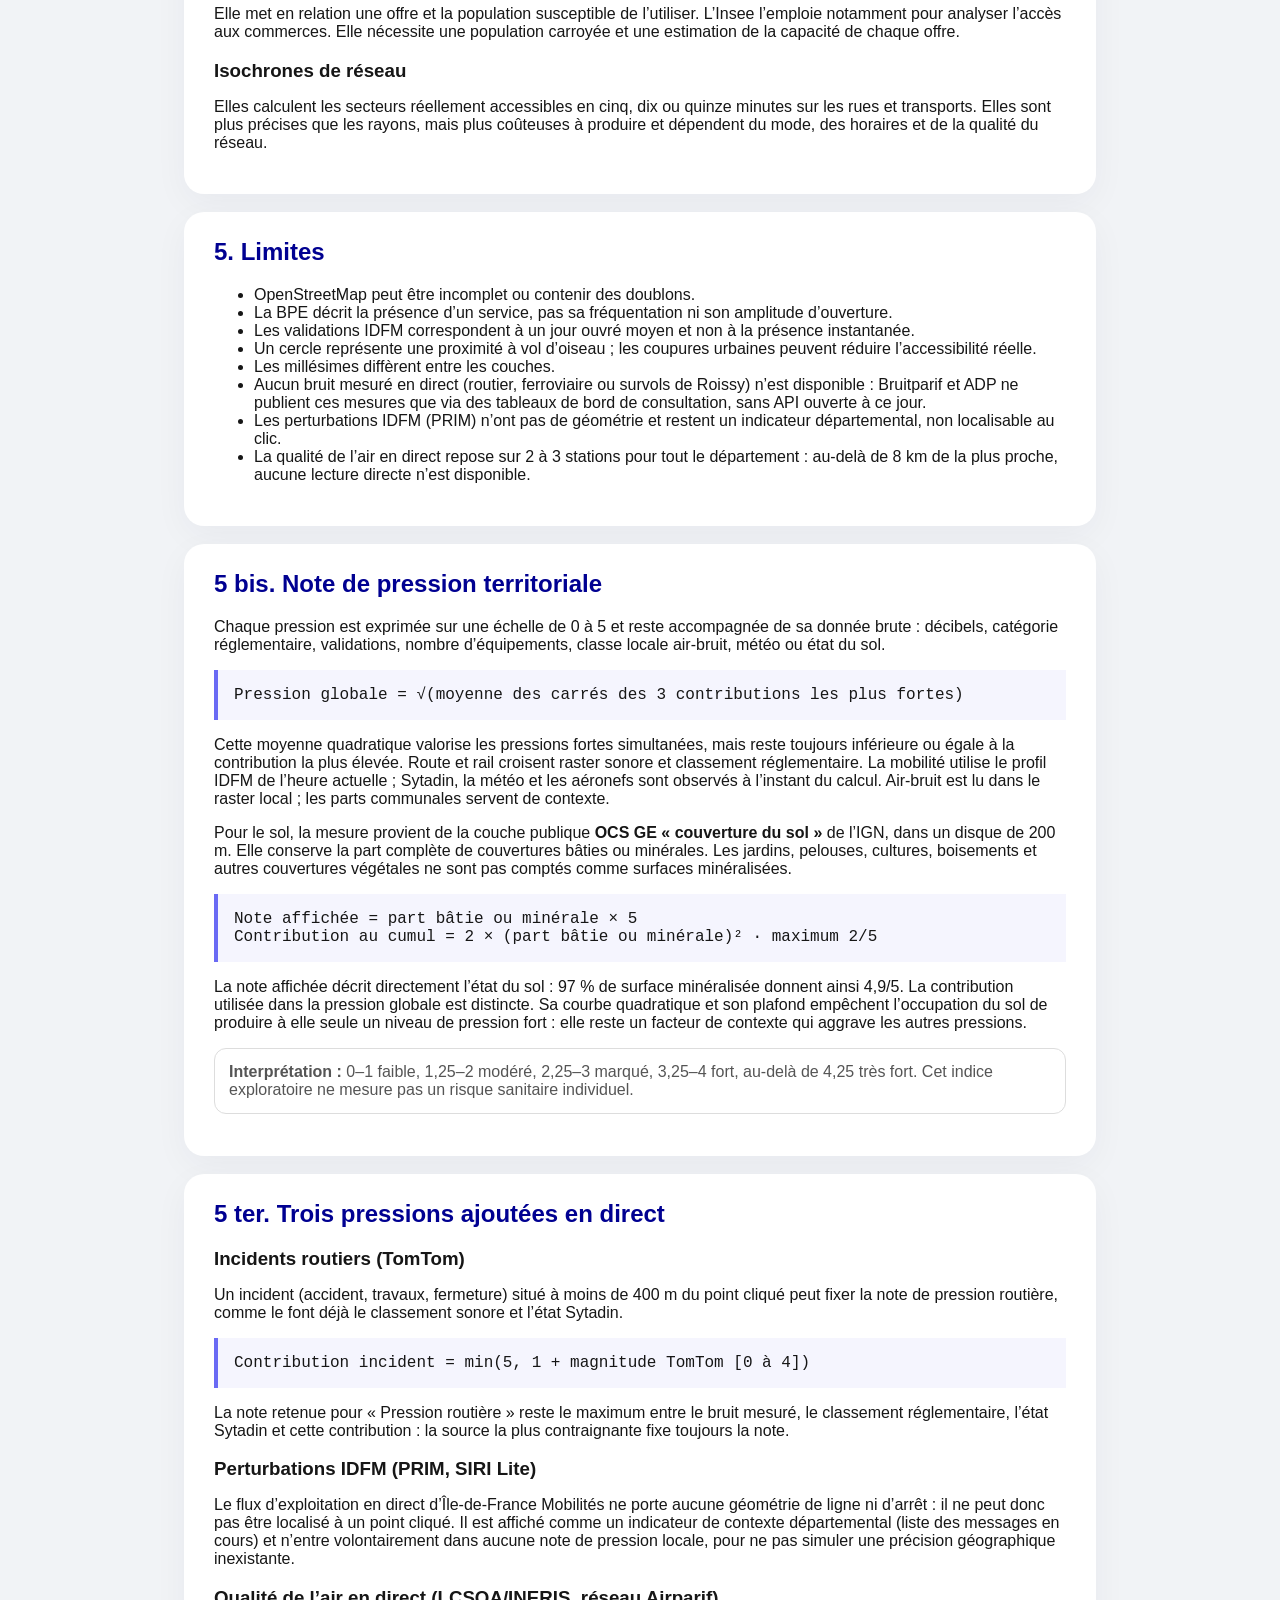
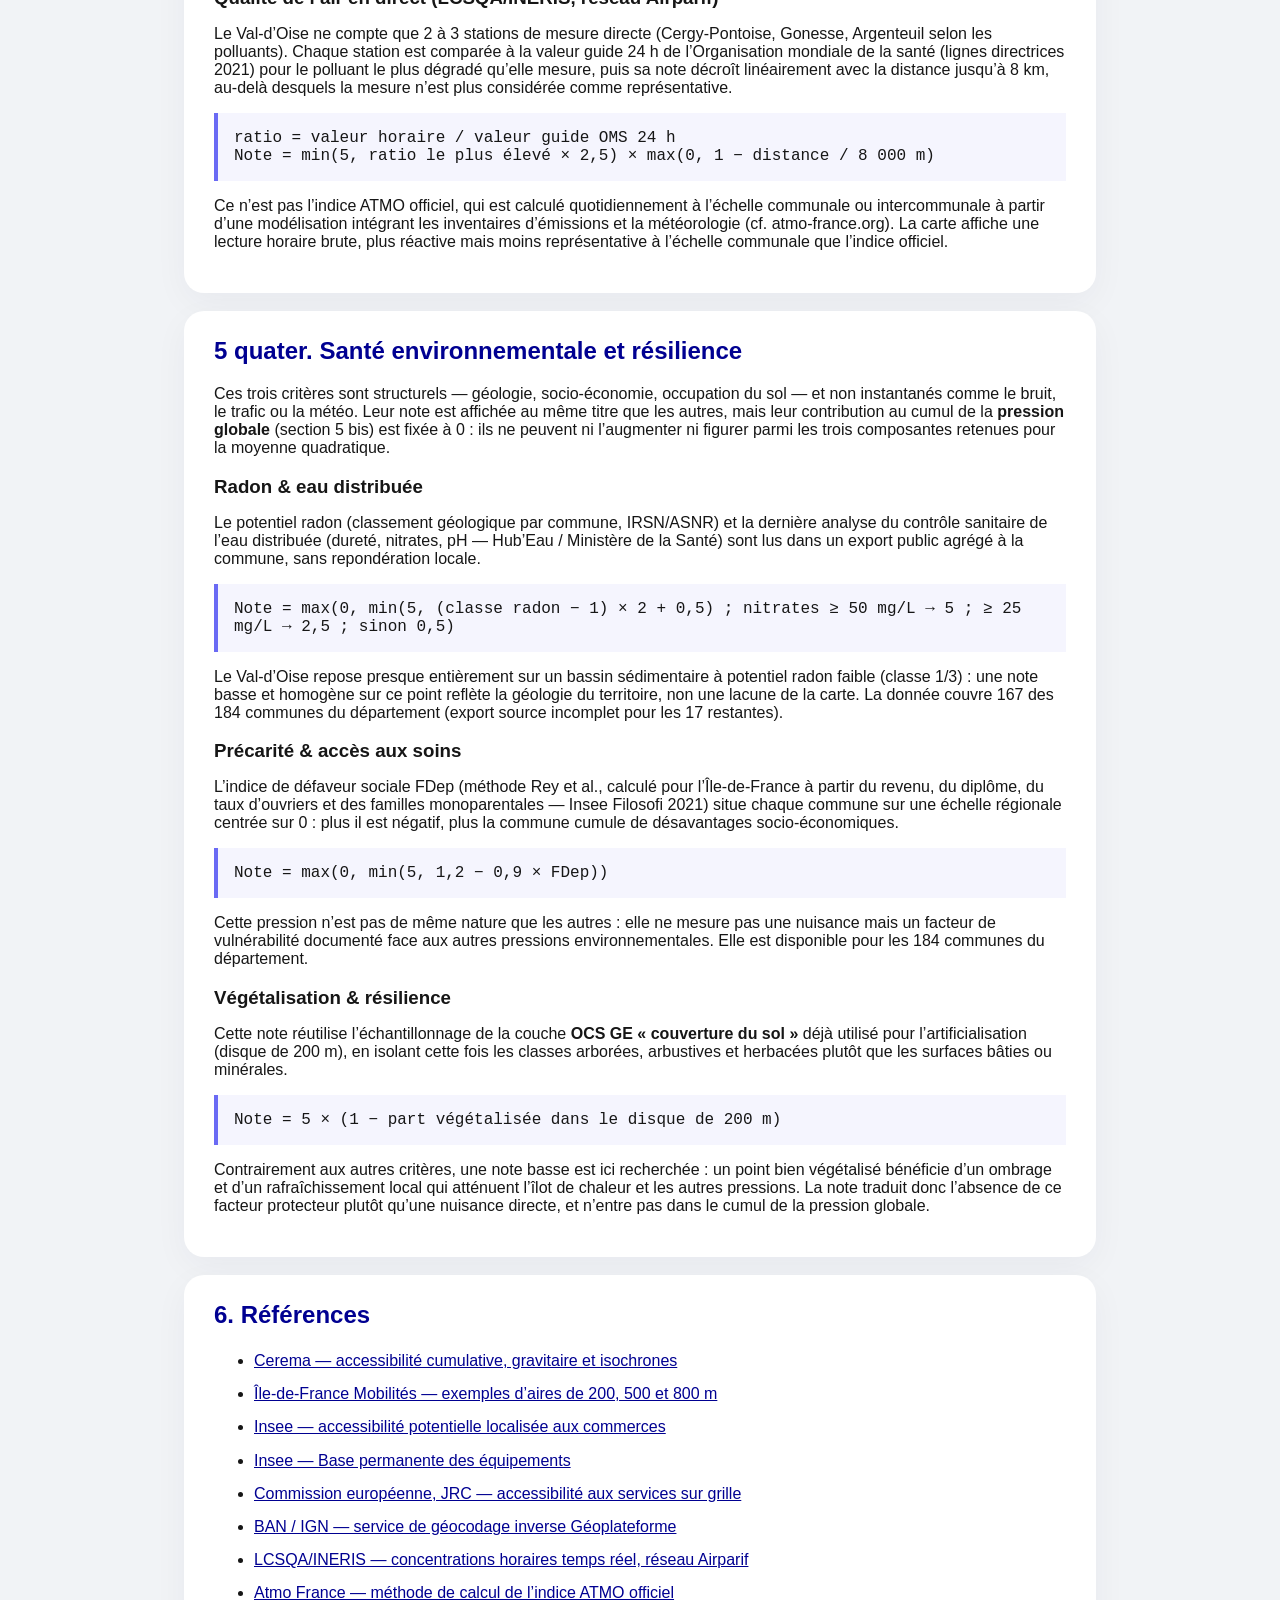
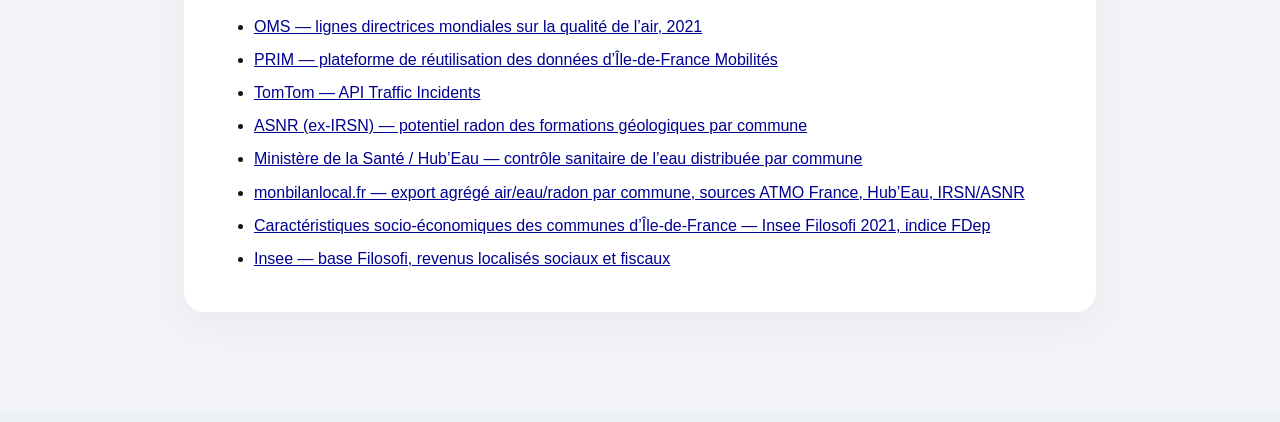
==== commit d7f0114a: "Documente les 3 nouveaux critères et exclut les indicateurs structurels du cumul - methodologie.html" ====
--- a/methodologie.html
+++ b/methodologie.html
@@ -10,5 +10,6 @@
 <article><h2>5. Limites</h2><ul><li>OpenStreetMap peut être incomplet ou contenir des doublons.</li><li>La BPE décrit la présence d’un service, pas sa fréquentation ni son amplitude d’ouverture.</li><li>Les validations IDFM correspondent à un jour ouvré moyen et non à la présence instantanée.</li><li>Un cercle représente une proximité à vol d’oiseau ; les coupures urbaines peuvent réduire l’accessibilité réelle.</li><li>Les millésimes diffèrent entre les couches.</li><li>Aucun bruit mesuré en direct (routier, ferroviaire ou survols de Roissy) n’est disponible : Bruitparif et ADP ne publient ces mesures que via des tableaux de bord de consultation, sans API ouverte à ce jour.</li><li>Les perturbations IDFM (PRIM) n’ont pas de géométrie et restent un indicateur départemental, non localisable au clic.</li><li>La qualité de l’air en direct repose sur 2 à 3 stations pour tout le département : au-delà de 8 km de la plus proche, aucune lecture directe n’est disponible.</li></ul></article>
 <article><h2>5 bis. Note de pression territoriale</h2><p>Chaque pression est exprimée sur une échelle de 0 à 5 et reste accompagnée de sa donnée brute : décibels, catégorie réglementaire, validations, nombre d’équipements, classe locale air-bruit, météo ou état du sol.</p><div class="formula">Pression globale = √(moyenne des carrés des 3 contributions les plus fortes)</div><p>Cette moyenne quadratique valorise les pressions fortes simultanées, mais reste toujours inférieure ou égale à la contribution la plus élevée. Route et rail croisent raster sonore et classement réglementaire. La mobilité utilise le profil IDFM de l’heure actuelle ; Sytadin, la météo et les aéronefs sont observés à l’instant du calcul. Air-bruit est lu dans le raster local ; les parts communales servent de contexte.</p><p>Pour le sol, la mesure provient de la couche publique <strong>OCS GE « couverture du sol »</strong> de l’IGN, dans un disque de 200 m. Elle conserve la part complète de couvertures bâties ou minérales. Les jardins, pelouses, cultures, boisements et autres couvertures végétales ne sont pas comptés comme surfaces minéralisées.</p><div class="formula">Note affichée = part bâtie ou minérale × 5<br>Contribution au cumul = 2 × (part bâtie ou minérale)² · maximum 2/5</div><p>La note affichée décrit directement l’état du sol : 97 % de surface minéralisée donnent ainsi 4,9/5. La contribution utilisée dans la pression globale est distincte. Sa courbe quadratique et son plafond empêchent l’occupation du sol de produire à elle seule un niveau de pression fort : elle reste un facteur de contexte qui aggrave les autres pressions.</p><p class="note"><strong>Interprétation :</strong> 0–1 faible, 1,25–2 modéré, 2,25–3 marqué, 3,25–4 fort, au-delà de 4,25 très fort. Cet indice exploratoire ne mesure pas un risque sanitaire individuel.</p></article>
 <article><h2>5 ter. Trois pressions ajoutées en direct</h2><h3>Incidents routiers (TomTom)</h3><p>Un incident (accident, travaux, fermeture) situé à moins de 400 m du point cliqué peut fixer la note de pression routière, comme le font déjà le classement sonore et l’état Sytadin.</p><div class="formula">Contribution incident = min(5, 1 + magnitude TomTom [0 à 4])</div><p>La note retenue pour « Pression routière » reste le maximum entre le bruit mesuré, le classement réglementaire, l’état Sytadin et cette contribution : la source la plus contraignante fixe toujours la note.</p><h3>Perturbations IDFM (PRIM, SIRI Lite)</h3><p>Le flux d’exploitation en direct d’Île-de-France Mobilités ne porte aucune géométrie de ligne ni d’arrêt : il ne peut donc pas être localisé à un point cliqué. Il est affiché comme un indicateur de contexte départemental (liste des messages en cours) et n’entre volontairement dans aucune note de pression locale, pour ne pas simuler une précision géographique inexistante.</p><h3>Qualité de l’air en direct (LCSQA/INERIS, réseau Airparif)</h3><p>Le Val-d’Oise ne compte que 2 à 3 stations de mesure directe (Cergy-Pontoise, Gonesse, Argenteuil selon les polluants). Chaque station est comparée à la valeur guide 24 h de l’Organisation mondiale de la santé (lignes directrices 2021) pour le polluant le plus dégradé qu’elle mesure, puis sa note décroît linéairement avec la distance jusqu’à 8 km, au-delà desquels la mesure n’est plus considérée comme représentative.</p><div class="formula">ratio = valeur horaire / valeur guide OMS 24 h<br>Note = min(5, ratio le plus élevé × 2,5) × max(0, 1 − distance / 8 000 m)</div><p>Ce n’est pas l’indice ATMO officiel, qui est calculé quotidiennement à l’échelle communale ou intercommunale à partir d’une modélisation intégrant les inventaires d’émissions et la météorologie (cf. atmo-france.org). La carte affiche une lecture horaire brute, plus réactive mais moins représentative à l’échelle communale que l’indice officiel.</p></article>
-<article class="sources"><h2>6. Références</h2><ul><li><a href="https://capamob.cerema.fr/territoire/accessibilite-du-territoire">Cerema — accessibilité cumulative, gravitaire et isochrones</a></li><li><a href="https://www.iledefrance-mobilites.fr/medias/portail-idfm-projets/c343f959-cc5d-44c6-b5f6-a499f7fe2b69_G4.pdf">Île-de-France Mobilités — exemples d’aires de 200, 500 et 800 m</a></li><li><a href="https://www.insee.fr/fr/statistiques/4986837">Insee — accessibilité potentielle localisée aux commerces</a></li><li><a href="https://www.insee.fr/fr/metadonnees/source/serie/s1161">Insee — Base permanente des équipements</a></li><li><a href="https://publications.jrc.ec.europa.eu/repository/bitstream/JRC124457/JRC124457_01.pdf">Commission européenne, JRC — accessibilité aux services sur grille</a></li><li><a href="https://adresse.data.gouv.fr/outils/api-doc/adresse">BAN / IGN — service de géocodage inverse Géoplateforme</a></li><li><a href="https://www.data.gouv.fr/datasets/donnees-temps-reel-de-mesure-des-concentrations-de-polluants-atmospheriques-reglementes-1">LCSQA/INERIS — concentrations horaires temps réel, réseau Airparif</a></li><li><a href="https://www.atmo-france.org/article/lindice-atmo">Atmo France — méthode de calcul de l’indice ATMO officiel</a></li><li><a href="https://www.who.int/fr/publications/i/item/9789240034228">OMS — lignes directrices mondiales sur la qualité de l’air, 2021</a></li><li><a href="https://prim.iledefrance-mobilites.fr">PRIM — plateforme de réutilisation des données d’Île-de-France Mobilités</a></li><li><a href="https://developer.tomtom.com/traffic-api/documentation/traffic-incidents/traffic-incidents">TomTom — API Traffic Incidents</a></li></ul></article>
+<article><h2>5 quater. Santé environnementale et résilience</h2><p>Ces trois critères sont structurels — géologie, socio-économie, occupation du sol — et non instantanés comme le bruit, le trafic ou la météo. Leur note est affichée au même titre que les autres, mais leur contribution au cumul de la <strong>pression globale</strong> (section 5 bis) est fixée à 0 : ils ne peuvent ni l’augmenter ni figurer parmi les trois composantes retenues pour la moyenne quadratique.</p><h3>Radon &amp; eau distribuée</h3><p>Le potentiel radon (classement géologique par commune, IRSN/ASNR) et la dernière analyse du contrôle sanitaire de l’eau distribuée (dureté, nitrates, pH — Hub’Eau / Ministère de la Santé) sont lus dans un export public agrégé à la commune, sans repondération locale.</p><div class="formula">Note = max(0, min(5, (classe radon − 1) × 2 + 0,5) ; nitrates ≥ 50 mg/L → 5 ; ≥ 25 mg/L → 2,5 ; sinon 0,5)</div><p>Le Val-d’Oise repose presque entièrement sur un bassin sédimentaire à potentiel radon faible (classe 1/3) : une note basse et homogène sur ce point reflète la géologie du territoire, non une lacune de la carte. La donnée couvre 167 des 184 communes du département (export source incomplet pour les 17 restantes).</p><h3>Précarité &amp; accès aux soins</h3><p>L’indice de défaveur sociale FDep (méthode Rey et al., calculé pour l’Île-de-France à partir du revenu, du diplôme, du taux d’ouvriers et des familles monoparentales — Insee Filosofi 2021) situe chaque commune sur une échelle régionale centrée sur 0 : plus il est négatif, plus la commune cumule de désavantages socio-économiques.</p><div class="formula">Note = max(0, min(5, 1,2 − 0,9 × FDep))</div><p>Cette pression n’est pas de même nature que les autres : elle ne mesure pas une nuisance mais un facteur de vulnérabilité documenté face aux autres pressions environnementales. Elle est disponible pour les 184 communes du département.</p><h3>Végétalisation &amp; résilience</h3><p>Cette note réutilise l’échantillonnage de la couche <strong>OCS GE « couverture du sol »</strong> déjà utilisé pour l’artificialisation (disque de 200 m), en isolant cette fois les classes arborées, arbustives et herbacées plutôt que les surfaces bâties ou minérales.</p><div class="formula">Note = 5 × (1 − part végétalisée dans le disque de 200 m)</div><p>Contrairement aux autres critères, une note basse est ici recherchée : un point bien végétalisé bénéficie d’un ombrage et d’un rafraîchissement local qui atténuent l’îlot de chaleur et les autres pressions. La note traduit donc l’absence de ce facteur protecteur plutôt qu’une nuisance directe, et n’entre pas dans le cumul de la pression globale.</p></article>
+<article class="sources"><h2>6. Références</h2><ul><li><a href="https://capamob.cerema.fr/territoire/accessibilite-du-territoire">Cerema — accessibilité cumulative, gravitaire et isochrones</a></li><li><a href="https://www.iledefrance-mobilites.fr/medias/portail-idfm-projets/c343f959-cc5d-44c6-b5f6-a499f7fe2b69_G4.pdf">Île-de-France Mobilités — exemples d’aires de 200, 500 et 800 m</a></li><li><a href="https://www.insee.fr/fr/statistiques/4986837">Insee — accessibilité potentielle localisée aux commerces</a></li><li><a href="https://www.insee.fr/fr/metadonnees/source/serie/s1161">Insee — Base permanente des équipements</a></li><li><a href="https://publications.jrc.ec.europa.eu/repository/bitstream/JRC124457/JRC124457_01.pdf">Commission européenne, JRC — accessibilité aux services sur grille</a></li><li><a href="https://adresse.data.gouv.fr/outils/api-doc/adresse">BAN / IGN — service de géocodage inverse Géoplateforme</a></li><li><a href="https://www.data.gouv.fr/datasets/donnees-temps-reel-de-mesure-des-concentrations-de-polluants-atmospheriques-reglementes-1">LCSQA/INERIS — concentrations horaires temps réel, réseau Airparif</a></li><li><a href="https://www.atmo-france.org/article/lindice-atmo">Atmo France — méthode de calcul de l’indice ATMO officiel</a></li><li><a href="https://www.who.int/fr/publications/i/item/9789240034228">OMS — lignes directrices mondiales sur la qualité de l’air, 2021</a></li><li><a href="https://prim.iledefrance-mobilites.fr">PRIM — plateforme de réutilisation des données d’Île-de-France Mobilités</a></li><li><a href="https://developer.tomtom.com/traffic-api/documentation/traffic-incidents/traffic-incidents">TomTom — API Traffic Incidents</a></li><li><a href="https://www.data.gouv.fr/datasets/connaitre-le-potentiel-radon-de-ma-commune">ASNR (ex-IRSN) — potentiel radon des formations géologiques par commune</a></li><li><a href="https://www.data.gouv.fr/datasets/resultats-du-controle-sanitaire-de-leau-distribuee-commune-par-commune">Ministère de la Santé / Hub’Eau — contrôle sanitaire de l’eau distribuée par commune</a></li><li><a href="https://www.data.gouv.fr/datasets/qualite-de-lair-de-leau-et-potentiel-radon-par-commune-francaise">monbilanlocal.fr — export agrégé air/eau/radon par commune, sources ATMO France, Hub’Eau, IRSN/ASNR</a></li><li><a href="https://www.data.gouv.fr/datasets/caracteristiques-socio-economiques-des-communes-dile-de-france">Caractéristiques socio-économiques des communes d’Île-de-France — Insee Filosofi 2021, indice FDep</a></li><li><a href="https://www.insee.fr/fr/statistiques/6537220">Insee — base Filosofi, revenus localisés sociaux et fiscaux</a></li></ul></article>
 </main><script>document.title="Méthode · Carte de pression environnementale"</script></body></html>
